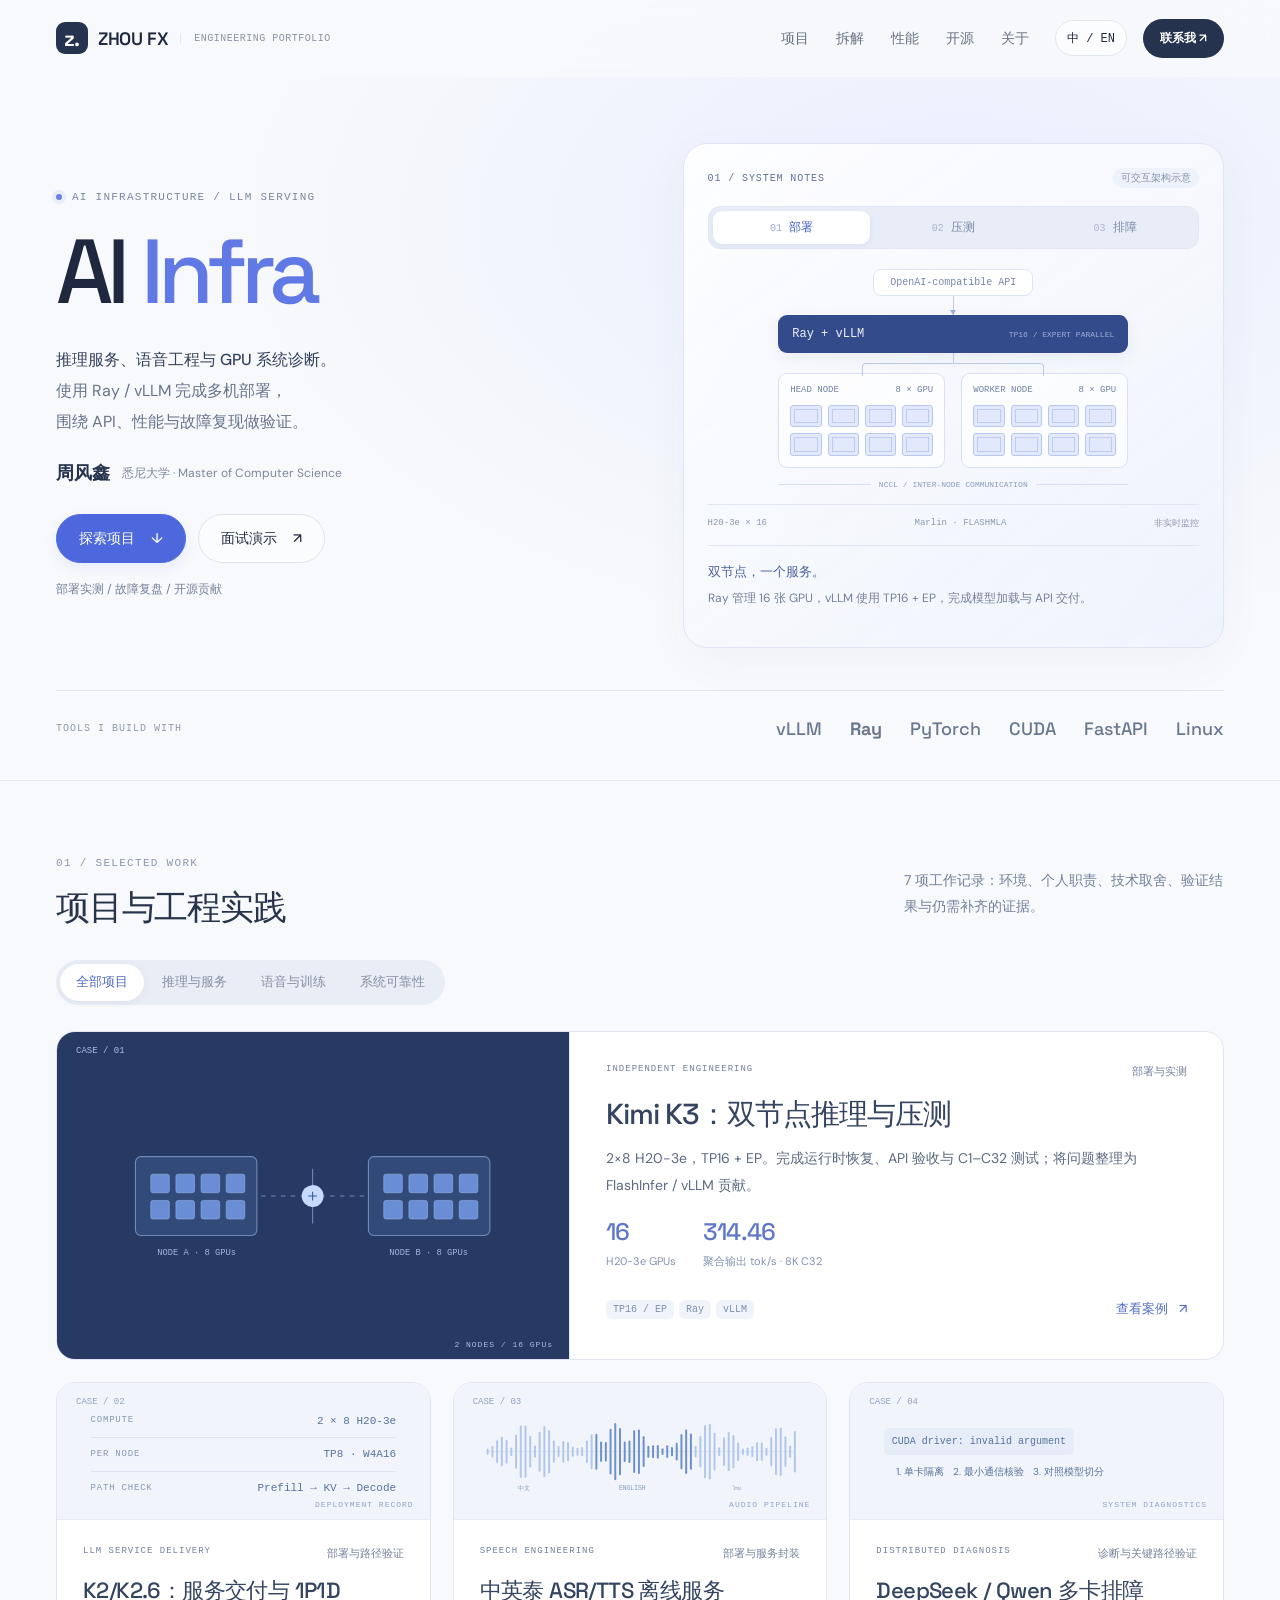
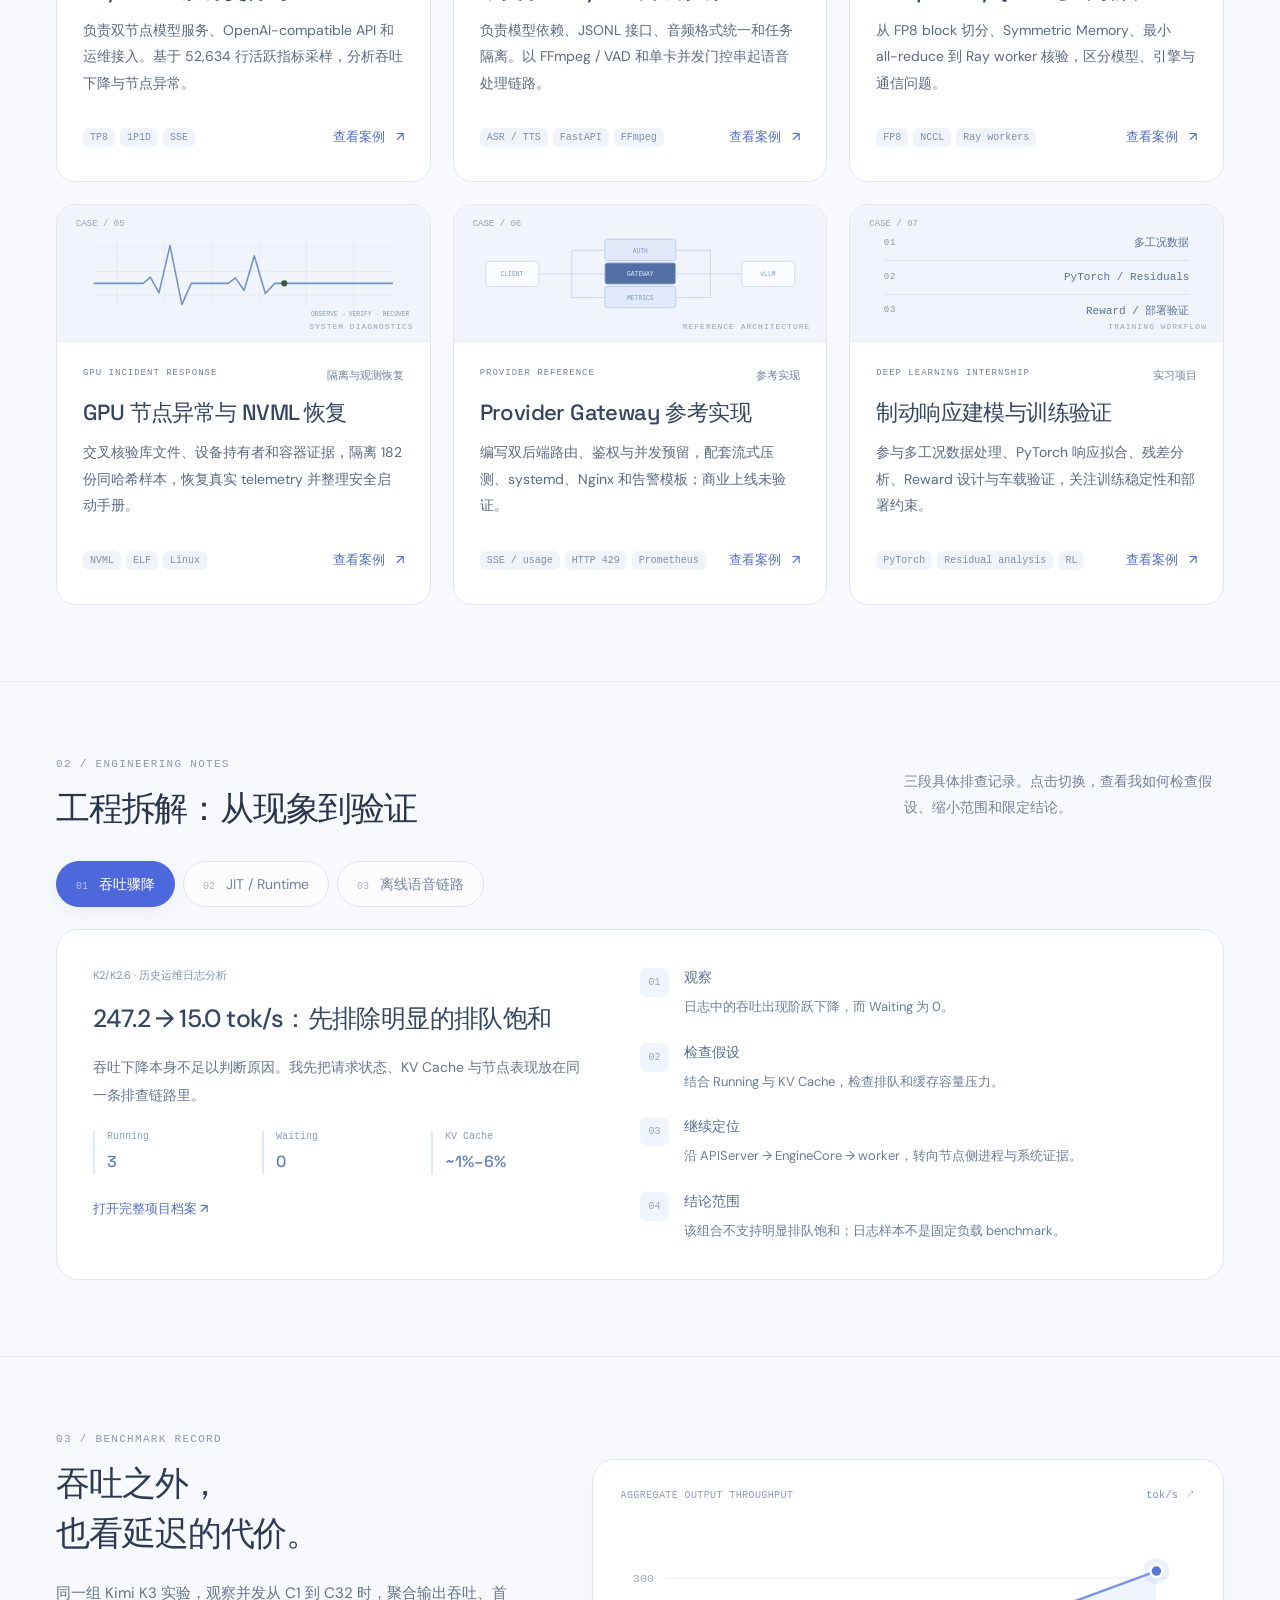
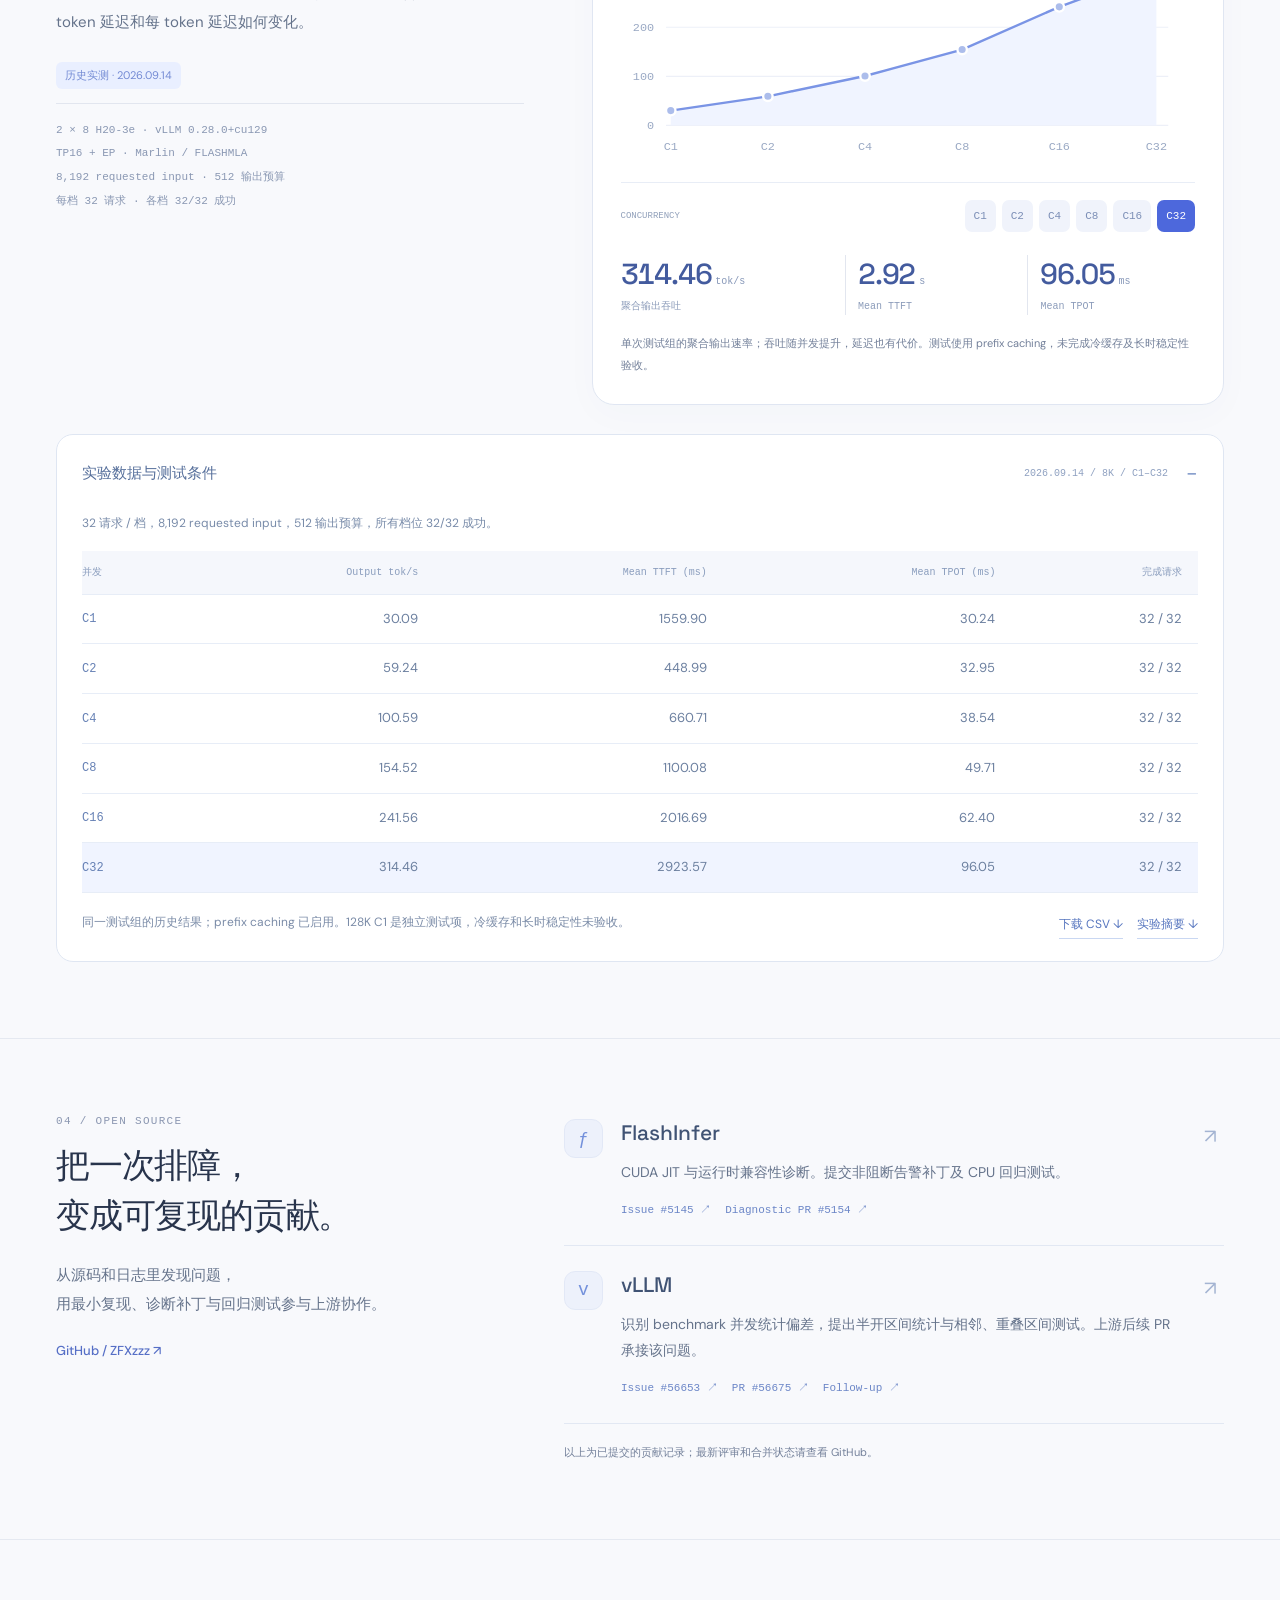
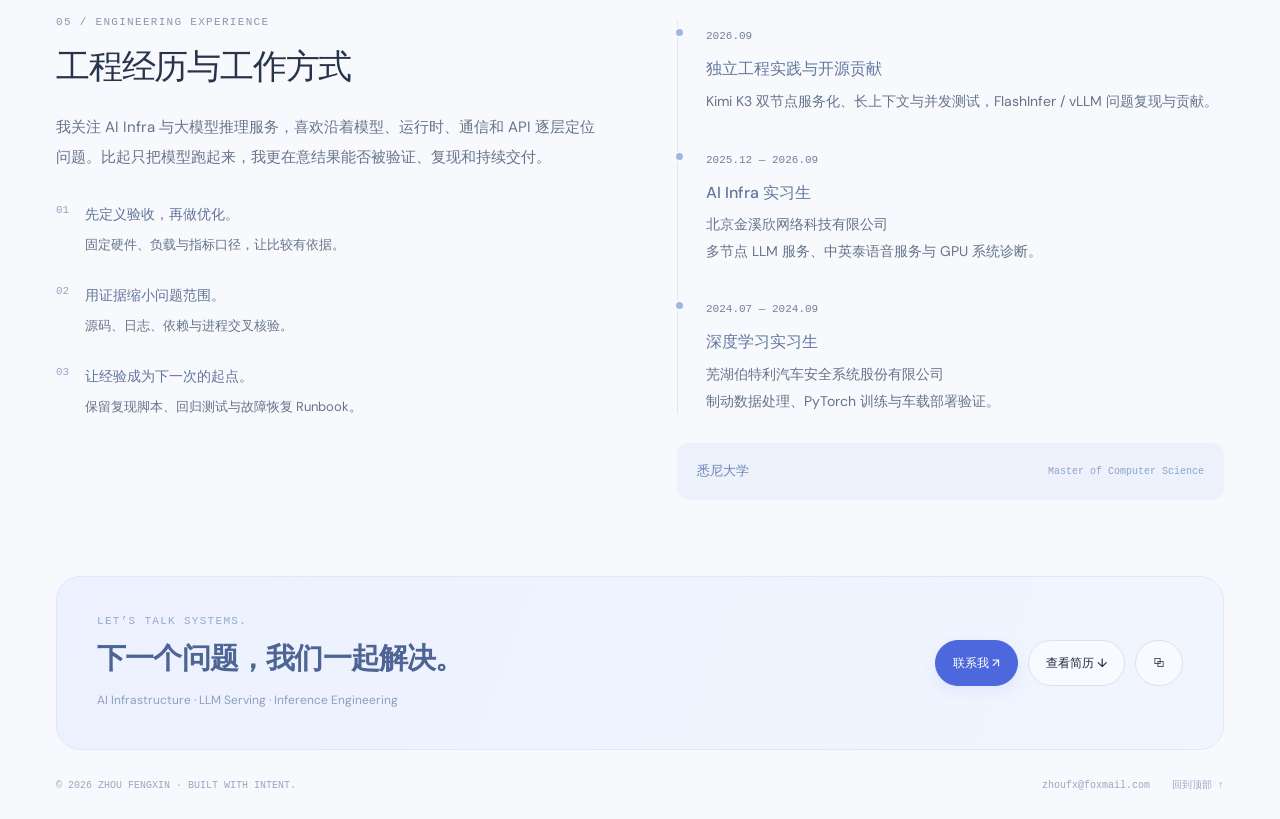
==== index.html @ 7eb4cfec "Publish AI infrastructure portfolio" ====
<!doctype html>
<html lang="zh-CN">
<head>
  <meta charset="UTF-8"><meta name="viewport" content="width=device-width, initial-scale=1">
  <meta name="theme-color" content="#f8f9fc">
  <meta name="description" content="周风鑫的 AI Infra 作品集。分布式推理服务、可复现性能验证、GPU 故障定位与开源贡献。Zhou Fengxin — AI infrastructure and LLM serving.">
  <title>周风鑫 / Zhou Fengxin — AI Infrastructure</title>
  <link rel="icon" href="favicon.svg" type="image/svg+xml">
  <link rel="stylesheet" href="styles.css?v=5">
  <link rel="stylesheet" href="refinements.css?v=5">
  <script src="case-files.js?v=5" defer></script>
  <script src="app.js?v=5" defer></script>
</head>
<body><a href="#main" class="skip">Skip to content / 跳转至正文</a><div id="app"></div><dialog id="case-dialog" aria-labelledby="dialog-title"></dialog><dialog id="presentation" aria-labelledby="presentation-title"></dialog><div id="toast" role="status"></div></body>
</html>
---- styles.css ----
@import url('https://fonts.googleapis.com/css2?family=DM+Sans:wght@400;450;500;550;600;650;700&family=Space+Grotesk:wght@400;500;600;700&display=swap');
:root{--paper:#f6f7f2;--ink:#202d29;--muted:#737d77;--line:#dce1d6;--green:#234e40;--lime:#d1eca2;--mono:'SFMono-Regular',Consolas,monospace;--display:'Space Grotesk','Microsoft YaHei',sans-serif;--body:'DM Sans','Microsoft YaHei',sans-serif}*{box-sizing:border-box}html{scroll-behavior:smooth;scroll-padding-top:100px}body{margin:0;background:var(--paper);color:var(--ink);font:15px/1.7 var(--body);-webkit-font-smoothing:antialiased}button,a,input{touch-action:manipulation}button,a{ -webkit-tap-highlight-color:transparent}button{font:inherit;cursor:pointer}a{color:inherit;text-decoration:none}button{color:inherit}button:focus-visible,a:focus-visible,summary:focus-visible{outline:3px solid #75a54a;outline-offset:5px}button:disabled{cursor:default;opacity:.35}::selection{background:var(--lime);color:var(--ink)}.wrap{max-width:1320px;margin:auto;padding:0 60px}.skip{position:fixed;left:20px;top:-100px;background:var(--ink);color:white;padding:12px;z-index:200}.skip:focus{top:10px}header{border-bottom:1px solid var(--line);position:sticky;top:0;background:#f6f7f2f2;backdrop-filter:blur(16px);z-index:20}.nav{height:86px;display:flex;align-items:center;gap:32px}.brand{display:flex;align-items:center;gap:12px;font:600 19px var(--display);white-space:nowrap}.brand-mark{width:31px;height:31px;background:var(--green);color:var(--lime);display:grid;place-items:center;font-size:21px}.brand small{color:var(--muted);font:11px var(--mono);border-left:1px solid var(--line);padding-left:13px;margin-left:2px}.nav-links{display:flex;gap:30px;margin-left:auto;font-size:13px;color:#5c685f}.nav-links a:hover{color:var(--green)}.nav-actions{display:flex;align-items:center;gap:16px}.lang{border:1px solid #d5dbcf;border-radius:6px;background:transparent;padding:5px 9px;font:12px var(--mono)}.nav-cta{font-size:12px;font-weight:600;border-bottom:1px solid var(--ink);padding:4px 0}.arrow{display:inline-block;margin-left:8px}.hero{padding-top:65px;padding-bottom:56px}.eyebrow{font:11px var(--mono);letter-spacing:1.6px;text-transform:uppercase;color:#637063;display:flex;align-items:center;gap:10px}.dot{width:6px;height:6px;display:inline-block;border-radius:50%;background:#6c934b;box-shadow:0 0 0 4px #e8eedf}.hero-grid{display:grid;grid-template-columns:1.05fr 1fr;gap:64px;align-items:center;margin-top:30px}.hero h1{font:500 clamp(48px,5.3vw,76px)/1.09 var(--display);letter-spacing:-3.7px;margin:0 0 26px}.hero h1 em{font-style:normal;color:#6b875b}.hero-desc{max-width:455px;color:#69736a;font-size:15px;line-height:1.9}.hero-name{margin-top:24px;display:flex;align-items:center;gap:12px;font-size:13px}.hero-name b{font-size:17px;font-weight:600}.hero-name span{color:var(--muted)}.hero-buttons{display:flex;gap:12px;margin-top:27px}.btn{display:inline-flex;align-items:center;justify-content:center;gap:16px;border:1px solid var(--line);border-radius:5px;padding:11px 20px;background:transparent;font-size:13px;font-weight:500;transition:background .2s,transform .2s}.btn:hover{background:#e9eddf;transform:translateY(-1px)}.btn-primary{background:var(--green);color:white;border-color:var(--green)}.btn-primary:hover{background:#315e4e}.hero-note{font:10px var(--mono);color:#8a9387;margin-top:17px}.system{position:relative;background:#e9ede3;border:1px solid #d8dfd1;border-radius:9px;padding:22px 23px 18px;overflow:hidden;min-height:372px}.system:before{content:'';position:absolute;inset:0;background-image:radial-gradient(#becab6 .7px,transparent .7px);background-size:16px 16px;opacity:.4}.system>*{position:relative}.system-top,.system-bottom{display:flex;justify-content:space-between;align-items:center;font:9px var(--mono);letter-spacing:.6px;color:#7a8576}.system-top b{font-weight:500;color:#3e5445}.system-led{width:5px;height:5px;background:#749f55;border-radius:50%;display:inline-block;margin-right:6px}.pipeline{margin:27px auto 0;max-width:350px}.pipeline-client{width:160px;background:#f9faf6;margin:auto;padding:9px 10px;border:1px solid #cad4c3;border-radius:5px;text-align:center;font:10px var(--mono)}.connector{height:24px;width:1px;background:#acbba3;margin:auto;position:relative}.connector:after{content:'';position:absolute;bottom:0;left:-3px;border-left:3.5px solid transparent;border-right:3.5px solid transparent;border-top:5px solid #8f9e84}.gateway{background:var(--green);color:#e2edcf;display:flex;align-items:center;justify-content:space-between;padding:12px 17px;border-radius:5px;font:11px var(--mono);box-shadow:0 5px 15px #30432c12}.gateway span{font-size:9px;opacity:.7}.fork{height:22px;border-top:0;position:relative;margin:0 24%}.fork:before{content:'';position:absolute;top:0;left:50%;height:11px;width:1px;background:#a6b39d}.fork:after{content:'';position:absolute;top:10px;left:0;right:0;height:12px;border:1px solid #a6b39d;border-bottom:0;border-radius:4px 4px 0 0}.nodes{display:grid;grid-template-columns:1fr 1fr;gap:18px}.node{border:1px solid #c7d2bd;border-radius:5px;background:#f7f9f2;padding:12px}.node-head{display:flex;justify-content:space-between;font:9px var(--mono);color:#485f43;margin-bottom:12px}.chips{display:grid;grid-template-columns:repeat(4,1fr);gap:6px}.chips i{aspect-ratio:1.25;display:block;border:1px solid #aabd92;border-radius:3px;background:#dce9cb;position:relative}.chips i:after{content:'';position:absolute;inset:4px;border:1px solid #b4c79d}.network{display:flex;align-items:center;gap:8px;font:8px var(--mono);color:#738368;margin:13px 0 0}.network:before,.network:after{content:'';height:1px;background:#bdcbb1;flex:1}.system-bottom{border-top:1px solid #d0d8c7;margin-top:20px;padding-top:13px;font-size:8px;letter-spacing:0}.system-label{position:absolute;right:19px;top:55px;writing-mode:vertical-rl;font:8px var(--mono);letter-spacing:2px;color:#9eaa94}.tech-line{display:flex;align-items:center;gap:25px;border-top:1px solid var(--line);padding-top:28px;margin-top:50px;color:#7d877c}.tech-line span{font:9px var(--mono);margin-right:auto;letter-spacing:1px}.tech-line b{font:500 17px var(--display);color:#53634f}.tech-line b:nth-child(3){font-weight:700}.section{padding:64px 0;border-top:1px solid var(--line)}.section-heading{display:flex;align-items:end;justify-content:space-between;gap:30px;margin-bottom:34px}.section-num{font:10px var(--mono);letter-spacing:1px;color:#87917f;margin-bottom:13px}.section h2{font:500 32px/1.3 var(--display);letter-spacing:-1px;margin:0}.section-intro{color:#818b7d;font-size:12px;max-width:340px;margin:0}.filter-group{display:flex;gap:5px;margin-bottom:23px;flex-wrap:wrap}.filter{border:0;background:transparent;color:#75816f;font-size:11px;padding:7px 13px;border-radius:4px}.filter.active{background:#e4eadb;color:#345037}.filter:hover{background:#e9eddf}.projects{display:grid;grid-template-columns:1fr 1fr;gap:20px}.project{border:1px solid var(--line);border-radius:7px;background:#fafbf7;overflow:hidden;display:flex;flex-direction:column}.project-visual{height:156px;position:relative;overflow:hidden;display:grid;place-items:center;background:#eef1e8;border-bottom:1px solid var(--line)}.project-visual svg{width:90%;height:125px}.project-visual.dark{background:#213c33}.project-index{position:absolute;left:18px;top:13px;font:9px var(--mono);color:#8a9881}.dark .project-index{color:#8ea18d}.visual-foot{position:absolute;right:17px;bottom:12px;font:8px var(--mono);letter-spacing:1.5px;color:#7b8d70}.dark .visual-foot{color:#91ac87}.project-body{padding:24px;flex:1;display:flex;flex-direction:column}.project-label{font:9px var(--mono);letter-spacing:1px;color:#77896b;display:flex;justify-content:space-between}.project-label span{font:9px var(--body);letter-spacing:0;color:#849078}.project h3{font:500 22px/1.4 var(--display);letter-spacing:-.5px;margin:12px 0 9px}.project p{font-size:12px;color:#7b8576;margin:0 0 20px;line-height:1.9}.project-bottom{display:flex;align-items:center;justify-content:space-between;margin-top:auto;gap:14px}.tags{font:9px var(--mono);display:flex;flex-wrap:wrap;gap:6px}.tags span{background:#edf0e6;padding:3px 6px;border-radius:3px;color:#718367}.case-link{border:0;background:transparent;padding:5px 0;font-size:11px;font-weight:500;white-space:nowrap}.case-link:hover{text-decoration:underline}.bench{display:grid;grid-template-columns:.78fr 1.22fr;gap:60px}.bench h3{font:500 26px/1.4 var(--display);letter-spacing:-.7px;margin:8px 0 15px}.bench-desc{color:#75816f;font-size:13px;line-height:1.9;margin-bottom:25px}.bench-context{border-top:1px solid var(--line);font:10px/2 var(--mono);color:#7f8b76;padding-top:17px}.context-tag{display:inline-block;background:#e7eddb;border-radius:3px;padding:2px 8px;color:#5c754e;font-size:9px;margin-bottom:10px}.chart-panel{background:#fff;border:1px solid var(--line);border-radius:7px;padding:26px}.chart-top{display:flex;align-items:center;justify-content:space-between;font:9px var(--mono);color:#89927f;gap:12px}.chart-top b{font-weight:400;color:#5b7350}.chart{width:100%;height:195px;overflow:visible;margin:15px 0}.chart text{font-family:var(--mono);font-size:9px;fill:#98a18d}.chart .point{cursor:pointer;outline:0}.chart .point:focus circle{stroke:#203b2c;stroke-width:3}.chart-choices{display:flex;gap:5px;border-top:1px solid #edf0e7;padding-top:15px;align-items:center}.chart-choices span{font:9px var(--mono);color:#949f88;margin-right:auto}.chart-choices button{font:10px var(--mono);border:0;border-radius:4px;background:#f0f3eb;padding:5px 8px;color:#829376}.chart-choices button.active{background:var(--green);color:white}.bench-readout{display:grid;grid-template-columns:1.4fr 1fr 1fr;margin-top:18px;gap:10px}.bench-readout div{border-left:1px solid var(--line);padding-left:12px}.bench-readout div:first-child{border:0;padding:0}.bench-readout strong{font:500 24px var(--display);letter-spacing:-1px}.bench-readout small{font:9px var(--mono);margin-left:4px;color:#8c987f}.bench-readout label{display:block;font:9px var(--mono);color:#919b88;margin-top:3px}.chart-note{font-size:10px;color:#87917f;margin:16px 0 0;line-height:1.8}.contributions{display:grid;grid-template-columns:.72fr 1.28fr;gap:65px}.contribution-aside p{font-size:13px;color:#7b8672;margin-top:18px;line-height:1.9}.contribution-row{display:grid;grid-template-columns:36px 1fr 24px;gap:15px;padding:22px 0;border-bottom:1px solid var(--line)}.contribution-row:first-child{padding-top:0}.repo-icon{width:33px;height:33px;border:1px solid #d5dfca;border-radius:6px;display:grid;place-items:center;font:16px var(--mono);color:#668251}.contribution-row b{font:500 17px var(--display)}.contribution-row p{font-size:12px;color:#7b8771;margin:6px 0 8px}.contribution-links{display:flex;gap:12px;font:10px var(--mono);color:#6e825d}.contribution-links a:hover{text-decoration:underline}.row-arrow{font-size:20px;color:#8e9c81}.about{display:grid;grid-template-columns:1fr 1fr;gap:70px}.about-copy p{color:#75816d;font-size:13px;line-height:2}.principles{display:grid;gap:18px;margin-top:28px}.principle{display:flex;gap:15px;align-items:start}.principle span{font:10px var(--mono);color:#8a997d;margin-top:3px}.principle b{font-size:12px;font-weight:500}.principle p{font-size:11px;margin:2px 0;color:#8b9482;line-height:1.8}.timeline{border-left:1px solid var(--line);padding-left:28px;margin-top:10px}.timeline-item{position:relative;margin-bottom:32px}.timeline-item:before{content:'';position:absolute;left:-32px;top:7px;background:#a7b796;width:7px;height:7px;border:2px solid var(--paper);border-radius:50%}.timeline time{font:9px var(--mono);color:#89987a}.timeline h3{font-size:14px;font-weight:500;margin:7px 0 4px}.timeline p{font-size:12px;line-height:1.9;color:#7e8a73;margin:0}.education{background:#eaf0df;padding:16px 18px;border-radius:5px;margin-top:12px;display:flex;align-items:center;justify-content:space-between}.education b{font-size:12px;font-weight:500}.education span{font:9px var(--mono);color:#78896a}.contact{background:#e8edde;border:1px solid #d9e1cd;border-radius:8px;padding:40px;display:flex;align-items:center;justify-content:space-between;gap:30px}.contact h2{font-size:30px;margin:0 0 9px}.contact p{margin:0;color:#7e8d72;font-size:12px}.contact-actions{display:flex;gap:10px;flex-wrap:wrap}.contact .btn{white-space:nowrap}.footer{padding-top:30px;padding-bottom:30px;display:flex;align-items:center;justify-content:space-between;font:9px var(--mono);color:#9aa48f}.footer-right{display:flex;gap:20px}.footer-right a:hover{color:#446536}dialog{border:1px solid #d3dec7;border-radius:10px;background:var(--paper);color:var(--ink);padding:0;max-width:760px;width:calc(100% - 36px);max-height:86vh;box-shadow:0 25px 90px #14221335}dialog::backdrop{background:#17251dc0;backdrop-filter:blur(6px)}.dialog-content{padding:40px}.dialog-close{position:absolute;right:15px;top:12px;border:0;background:#e9eedf;border-radius:50%;width:30px;height:30px;font-size:19px;z-index:1}.dialog-content h2{font:500 32px/1.35 var(--display);letter-spacing:-1px;margin:12px 0 20px}.dialog-content h3{font-size:13px;font-weight:600;margin:22px 0 8px}.dialog-content p,.dialog-content li{font-size:13px;color:#6a795f;line-height:1.9}.dialog-content ul{padding-left:18px}.dialog-grid{display:grid;grid-template-columns:repeat(3,1fr);background:#e9efdf;padding:18px;gap:15px;border-radius:6px;margin:22px 0}.dialog-grid strong{font:500 26px var(--display)}.dialog-grid span{display:block;font-size:10px;color:#859377}.dialog-links{display:flex;gap:12px;margin-top:24px;flex-wrap:wrap}.dialog-links a{font:11px var(--mono);text-decoration:underline;text-underline-offset:4px}.evidence-note{border-top:1px solid var(--line);margin-top:25px;padding-top:15px;font-size:10px!important;color:#87967b!important}.presentation-body{padding:45px;min-height:370px;display:flex;flex-direction:column}.presentation-body h2{font:500 38px/1.3 var(--display);letter-spacing:-1px;margin:30px 0 15px}.presentation-body p{font-size:15px;line-height:2;color:#76856a}.presentation-progress{display:flex;gap:5px;margin-top:35px}.presentation-progress i{height:3px;background:#dbe3cf;flex:1}.presentation-progress i.active{background:var(--green)}.presentation-controls{display:flex;justify-content:space-between;align-items:center;margin-top:auto;padding-top:30px}.presentation-controls span{font:10px var(--mono);color:#8a987b}.presentation-controls button{border:1px solid var(--line);background:transparent;border-radius:4px;width:37px;height:32px;margin-left:6px}.presentation-hint{font:9px var(--mono);color:#9ba58d;margin-top:18px}#toast{position:fixed;bottom:25px;left:50%;transform:translateX(-50%);z-index:100;background:var(--green);color:white;padding:10px 20px;font-size:12px;border-radius:5px;opacity:0;pointer-events:none;transition:opacity .2s}#toast.visible{opacity:1}.empty{color:var(--muted)}
@media(min-width:1500px){.wrap{max-width:1400px}.hero{padding-top:80px}.hero-grid{gap:90px}.system{min-height:390px;padding-top:27px}}
@media(max-width:1050px){.wrap{padding:0 32px}.nav{gap:20px}.brand small{display:none}.nav-links{gap:20px}.hero-grid{gap:30px}.hero h1{font-size:57px}.bench,.contributions,.about{gap:32px}.tech-line{gap:18px}.chart-panel{padding:20px}.contact{padding:30px}.contact h2{font-size:25px}}
@media(max-width:760px){.wrap{padding:0 23px}.nav{height:70px;gap:12px}.brand{font-size:17px}.brand-mark{width:27px;height:27px;font-size:18px}.nav-links{display:none}.nav-actions{margin-left:auto;gap:13px}.nav-cta{font-size:10px}.hero{padding-top:38px;padding-bottom:35px}.eyebrow{font-size:9px;letter-spacing:1.2px}.hero-grid{grid-template-columns:1fr;gap:32px;margin-top:25px}.hero h1{font-size:58px;letter-spacing:-3px}.hero-desc{font-size:13px}.hero-name{margin-top:20px}.hero-name b{font-size:15px}.hero-name span{font-size:11px}.system{min-height:350px}.tech-line{margin-top:30px;gap:15px;flex-wrap:wrap;padding-top:20px}.tech-line span{width:100%;font-size:8px}.tech-line b{font-size:15px}.section{padding:40px 0}.section-heading{align-items:start;flex-direction:column;gap:15px;margin-bottom:26px}.section h2{font-size:28px}.section-intro{max-width:100%;font-size:11px}.projects{grid-template-columns:1fr}.project-visual{height:150px}.project-body{padding:22px}.project h3{font-size:21px}.bench,.contributions,.about{grid-template-columns:1fr;gap:30px}.bench h3{font-size:25px}.bench-context{font-size:9px}.chart-panel{padding:18px}.chart{height:180px}.chart-choices button{padding:5px 6px;font-size:9px}.chart-choices{gap:4px}.chart-choices span{font-size:8px}.bench-readout strong{font-size:23px}.bench-readout label{font-size:8px}.contribution-row{gap:12px}.contact{padding:27px 23px;align-items:start;flex-direction:column;gap:22px}.contact h2{font-size:27px}.contact-actions{width:100%}.contact-actions .btn{font-size:11px;padding:10px 14px}.footer{font-size:8px;align-items:start;gap:12px;flex-direction:column}.footer-right{gap:18px}.dialog-content,.presentation-body{padding:30px 23px}.dialog-content h2{font-size:27px}.dialog-grid{gap:8px;padding:15px}.dialog-grid strong{font-size:23px}.dialog-grid span{font-size:9px}.presentation-body h2{font-size:31px}.presentation-body p{font-size:13px}.presentation-controls span{font-size:9px}}
@media(prefers-reduced-motion:reduce){html{scroll-behavior:auto}*,*:before,*:after{animation:none!important;transition:none!important}}
---- refinements.css ----
/* Layout and motion refinements, inspired by the observed Kimi / DeepSeek pages. */
:root {
  --paper:#f8f9fc; --ink:#20283f; --muted:#69738a; --line:#e2e6ef;
  --green:#4d68dc; --lime:#e1e8ff; --ease:cubic-bezier(.22,1,.36,1);
}
body {font-size:16px; line-height:1.75; background:var(--paper)}
.wrap {max-width:1280px; padding-inline:56px}
header {background:rgba(248,249,252,.82); border-color:transparent; transition:background .3s,box-shadow .3s,border-color .3s}
header.scrolled {background:rgba(250,251,254,.94); border-color:var(--line); box-shadow:0 4px 24px #28355705}
.nav {height:76px; gap:26px}
.brand {font-size:18px; gap:10px; letter-spacing:-.4px}
.brand-mark {border-radius:9px; background:#26334e; color:#fff; width:32px; height:32px}
.brand small {font-size:10px; color:#8b92a3; letter-spacing:.5px}
.nav-links {gap:27px; font-size:14px; color:#6a7285}
.nav-links a {position:relative; padding-block:8px; transition:color .2s}
.nav-links a::after {content:''; position:absolute; left:0; right:0; bottom:0; height:2px; background:var(--green); transform:scaleX(0); transition:transform .3s var(--ease)}
.nav-links a.active {color:var(--green)}
.nav-links a.active::after {transform:scaleX(1)}
.lang {font-size:12px; min-height:36px; padding:6px 11px; border-radius:20px; background:#fff9; border-color:var(--line); transition:background .2s,box-shadow .2s}
.lang:hover {background:white; box-shadow:0 3px 10px #17254c08}
.nav-cta {border:0; background:#26334e; color:white; border-radius:24px; padding:9px 17px; font-size:12px; transition:background .2s,transform .3s var(--ease)}
.nav-cta:hover {background:var(--green); transform:translateY(-2px)}
.scroll-progress {position:absolute; bottom:-1px; height:2px; width:100%; background:var(--green); transform:scaleX(0); transform-origin:left; opacity:.65; pointer-events:none}
.menu-toggle {display:none}
.mobile-nav[hidden] {display:none}
.mobile-nav {display:none}
.hero {position:relative; padding-top:66px; padding-bottom:40px}
.hero::before {content:''; position:absolute; inset:-76px 0 0; pointer-events:none; background:radial-gradient(ellipse at 75% 28%,#e0e7ff8c,transparent 55%); z-index:-1}
.hero-grid {grid-template-columns:1.05fr 1fr; gap:58px; margin-top:0; align-items:center; min-height:430px}
.eyebrow {font-size:11px; letter-spacing:1.25px; color:#7b87a3; gap:10px}
.dot {background:#6a80e0; box-shadow:0 0 0 4px #e9edfb}
.hero-copy .eyebrow {margin-bottom:22px}
.hero h1 {font-size:clamp(66px,7.1vw,94px); line-height:1.05; letter-spacing:-6px; margin:0 0 23px; white-space:nowrap; font-weight:500}
.hero h1 em {color:#6079e4}
.hero-desc {color:#68738c; font-size:16px; line-height:1.95; max-width:475px; margin:0}
.hero-desc strong {font-weight:500; color:#35425d}
.hero-name {gap:12px; margin-top:22px; line-height:1.6}
.hero-name b {font-size:18px; font-weight:600; color:#26334e}
.hero-name span {font-size:12px; color:#7d879b}
.hero-buttons {gap:12px; margin-top:26px}
.btn {min-height:46px; border-radius:28px; padding:11px 22px; font-size:14px; border-color:#dce2ee; background:#fff7; transition:background .25s,box-shadow .25s,transform .3s var(--ease)}
.btn span {transition:transform .3s var(--ease)}
.btn:hover {transform:translateY(-3px); background:white; box-shadow:0 8px 20px #283c7010}
.btn:hover span {transform:translate(2px,-2px)}
.btn-primary {background:var(--green); border-color:var(--green); color:white; box-shadow:0 5px 14px #4d68dc18}
.btn-primary:hover {background:#3d57c9; border-color:#3d57c9; box-shadow:0 8px 22px #4d68dc25}
.hero-note {font-family:var(--body); font-size:12px; line-height:1.7; color:#929aaa; margin-top:16px}
.tech-line {margin-top:42px; padding-top:26px; gap:28px; color:#a2a9b8; align-items:center}
.tech-line span {font-size:10px; color:#8f99ad}
.tech-line b {font-size:18px; color:#6a7890; font-weight:500; transition:color .2s}
.tech-line b:hover {color:var(--green)}
.system {border:1px solid #dfe5f3; padding:24px 24px 19px; border-radius:24px; background:linear-gradient(145deg,#fefefff0,#eef2fcdd); min-height:0; box-shadow:0 14px 45px #3e56a00a; overflow:hidden; transition:box-shadow .4s,border-color .4s}
.system:hover {box-shadow:0 18px 55px #3e56a014; border-color:#c5d1ef}
.system::before {background-image:radial-gradient(#c2cbe4 .6px,transparent .6px); background-size:18px 18px; opacity:.35}
.system-top {font-size:10px; letter-spacing:.9px; color:#8591ab}
.system-top b {color:#5f7198; font-size:10px}
.diagram-tag {background:#eef2fb; padding:3px 8px; border-radius:10px; font-family:var(--body); letter-spacing:0; font-size:10px}
.workflow-tabs {display:flex; gap:4px; background:#e8edf8; border:1px solid #e1e7f3; border-radius:12px; padding:4px; margin-top:18px}
.workflow-tab {flex:1; padding:6px 5px; border:0; background:transparent; color:#7b89a7; border-radius:9px; font-size:12px; transition:background .25s,color .25s,box-shadow .25s}
.workflow-tab[aria-selected=true] {color:#425fc6; background:#fff; box-shadow:0 2px 7px #283e7210}
.workflow-tab span {font:10px var(--mono); margin-right:7px; opacity:.55}
.pipeline {margin-top:20px; max-width:350px}
.pipeline-client {font-size:10px; border-color:#dce3f2; background:#fff; color:#7787a8; border-radius:8px; padding:7px 9px}
.connector {height:19px; background:#bfcce9}
.connector::after {border-top-color:#9caed6}
.gateway {padding:12px 14px; background:#344b8b; border-radius:9px; color:#edf2ff; font-size:12px; box-shadow:0 5px 16px #29478e12; transition:background .4s,box-shadow .4s}
.gateway span {font-size:8px; color:#c9d7fb}
.fork {height:20px}
.fork::before {background:#bdcbea}
.fork::after {border-color:#bdcbea}
.nodes {gap:16px}
.node {border-radius:9px; border-color:#d8e1f4; background:#ffffffa6; padding:11px; transition:border-color .4s,background .4s}
.node-head {font-size:9px; color:#7182a5; margin-bottom:10px}
.chips {gap:6px}
.chips i {background:#e2e9fd; border-color:#b9c8ef; border-radius:3px; aspect-ratio:1.4; transition:background .4s,border-color .4s}
.chips i::after {border-color:#bdccef; inset:3px}
.network {color:#8a9bc0; margin-top:12px; font-size:8px}
.network::before,.network::after {background:#d6dff1}
.system-bottom {border-color:#e0e6f2; color:#8a96af; margin-top:15px; padding-top:12px; font-size:9px; gap:10px}
.workflow-caption {margin-top:15px; padding-top:14px; border-top:1px solid #e0e6f2; min-height:83px; color:#7988a7; font-size:12px; line-height:1.85}
.workflow-caption b {display:block; font-size:13px; font-weight:500; margin-bottom:3px; color:#4d6399}
.workflow-caption p {margin:0}
.system[data-stage=measure] .gateway {background:#526bd4; box-shadow:0 0 22px #5878de22}
.system[data-stage=measure] .node {background:#eef2ff; border-color:#b6c6f1}
.system[data-stage=recover] .gateway {background:#6d63a8}
.system[data-stage=recover] .node {border-color:#c8bfe4}
.system.replaying .connector::before {content:''; position:absolute; top:0; left:-1px; width:3px; height:5px; border-radius:3px; background:#6a85e8; animation:signal-pass .8s var(--ease) 2}
.system.replaying .chips i {animation:chip-activate 1.5s var(--ease) both; animation-delay:calc(var(--i,0)*50ms)}
.section {padding:76px 0; border-color:#e5e9f1}
.section-num {font-size:11px; color:#8b97b1; letter-spacing:1.3px; margin-bottom:14px}
.section-heading {margin-bottom:28px; align-items:center; gap:40px}
.section h2 {font-size:34px; line-height:1.45; font-weight:500; letter-spacing:-1.2px; color:#28344c; text-wrap:balance}
.section-intro {font-size:14px; line-height:1.85; max-width:320px; color:#8993a6}
.filter-group {display:inline-flex; background:#e9edf5; border-radius:24px; padding:4px; margin-bottom:26px; gap:2px}
.filter {font-size:13px; padding:7px 16px; min-height:36px; border-radius:20px; color:#8690a5; transition:background .25s,color .25s,box-shadow .25s}
.filter.active {background:white; color:#506ac3; box-shadow:0 2px 8px #334c8110}
.filter:hover {background:#ffffff8c; color:#506ac3}
.projects {grid-template-columns:repeat(3,minmax(0,1fr)); gap:22px; align-items:stretch}
.projects.filtered {grid-template-columns:repeat(2,minmax(0,1fr))}
.projects.single {grid-template-columns:minmax(0,1fr); max-width:750px}
.project {border-color:#e1e6f0; border-radius:19px; background:#fff; transition:transform .4s var(--ease),box-shadow .4s var(--ease),border-color .3s; min-width:0}
.project:hover,.project:focus-within {border-color:#c6d2ee; box-shadow:0 14px 35px #2e437b0d; transform:translateY(-5px)}
.project-visual {height:137px; border-color:#e7ebf4; background:#f1f4fa}
.project-visual.dark {background:#263a63}
.project-visual svg {height:115px; width:93%; transition:transform .7s var(--ease)}
.project:hover .project-visual svg {transform:scale(1.045)}
.project-index {font-size:9px; color:#93a1bd; top:14px; left:19px}
.dark .project-index,.dark .visual-foot {color:#aabce0}
.visual-foot {font-size:8px; letter-spacing:1px; color:#91a3c5; right:16px; bottom:10px}
.project-body {padding:26px; gap:0}
.project-label {font-size:9px; color:#8394b7; letter-spacing:1px; gap:10px; flex-wrap:wrap}
.project-label span {font-size:11px; color:#8996ad; white-space:nowrap}
.project h3 {font-size:22px; line-height:1.5; letter-spacing:-.6px; margin:13px 0 10px; font-weight:500; color:#354460; text-wrap:balance}
.project p {font-size:14px; line-height:1.9; margin-bottom:24px; color:#8290a9}
.project-bottom {flex-wrap:wrap; gap:16px; margin-top:auto}
.tags {font-size:10px; gap:5px}
.tags span {color:#7c8eaf; background:#f0f3fa; padding:4px 7px; border-radius:6px}
.case-link {font-size:13px; color:#566fc6; padding:6px 0; transition:color .2s}
.case-link .arrow {transition:transform .25s var(--ease)}
.case-link:hover .arrow {transform:translate(3px,-3px)}
.project-featured {grid-column:1/-1; display:grid; grid-template-columns:.88fr 1.12fr; min-height:278px}
.project-featured .project-visual {height:auto; min-height:278px; border:0; border-right:1px solid var(--line)}
.project-featured .project-visual svg {height:195px; width:94%}
.project-featured .project-body {padding:32px 36px}
.project-featured h3 {font-size:29px; margin-block:13px 10px; letter-spacing:-1px}
.project-featured p {font-size:14px; margin-bottom:18px}
.project-metrics {display:flex; gap:27px; margin-bottom:22px}
.project-metrics strong {font:500 24px var(--display); letter-spacing:-.8px; color:#6078c8}
.project-metrics span {display:block; font-size:11px; color:#8291ad; margin:4px 0 0; line-height:1.5}
.bench {grid-template-columns:.85fr 1.15fr; gap:68px; align-items:start}
.bench h3 {font-size:34px; line-height:1.45; margin:0 0 21px; font-weight:500; color:#2c3a55; letter-spacing:-1.1px}
.bench-desc {font-size:15px; line-height:1.95; color:#7c8aa4; margin-bottom:22px}
.context-tag {font-size:11px; background:#e9efff; color:#738ad4; border-radius:6px; padding:4px 9px; margin-bottom:14px}
.bench-context {font-size:11px; line-height:2.15; color:#8a98b3; padding-top:15px}
.chart-panel {border-radius:22px; padding:28px; border-color:#e0e6f2; box-shadow:0 10px 36px #2c437606}
.chart-top {font-size:10px; color:#8c9bb8; letter-spacing:.4px}
.chart-top b {color:#748bd1}
.chart {height:auto; aspect-ratio:485/200; margin:22px 0 12px; max-height:240px}
.chart text {fill:#9aa9c4; font-size:10px}
.chart-marker {transition:transform .4s var(--ease)}
.chart .data-dot {transition:r .3s,fill .3s}
.chart .point:focus-visible {outline:none}
.chart .point:focus-visible .data-dot {stroke:#3f63dc; stroke-width:4}
.line-plot {stroke-dasharray:1; stroke-dashoffset:0}
.has-motion .reveal:not(.visible) .line-plot {stroke-dashoffset:1}
.has-motion .reveal.visible .line-plot {transition:stroke-dashoffset 1.1s var(--ease) .2s}
.chart-choices {gap:6px; padding-top:17px; border-color:#e8edf6; flex-wrap:wrap}
.chart-choices span {font-size:9px; color:#91a0ba}
.chart-choices button {font-size:11px; padding:7px 9px; border-radius:7px; background:#f0f3fb; color:#7b8eb6; min-height:32px; transition:background .2s,color .2s,transform .25s}
.chart-choices button:hover {transform:translateY(-2px); background:#e6ecfc}
.chart-choices button.active {background:var(--green); color:white}
.bench-readout {gap:15px; margin-top:23px; grid-template-columns:1.25fr 1fr 1fr}
.bench-readout strong {font-size:29px; color:#435b9e; font-variant-numeric:tabular-nums; letter-spacing:-1.2px}
.bench-readout small {font-size:10px; color:#8697b8}
.bench-readout label {font-size:10px; color:#8c9cba; line-height:1.6; margin-top:6px}
.chart-note {font-size:11px; line-height:1.95; color:#8e9ab1; margin-top:18px}
.contributions {grid-template-columns:.8fr 1.2fr; gap:68px; align-items:start}
.contribution-aside p {font-size:15px; line-height:1.95; color:#7c8ba4; margin-block:21px 17px}
.contribution-row {padding:25px 0; gap:17px; grid-template-columns:40px 1fr 20px; border-color:#e2e8f3}
.contribution-row:first-child {padding-top:4px}
.repo-icon {width:39px; height:39px; border-radius:11px; background:#edf1fb; border-color:#e2e8f6; color:#7390db; font-size:18px}
.contribution-row b {font-size:21px; color:#405374}
.contribution-row p {font-size:14px; line-height:1.9; color:#7f8fac; margin-block:10px 13px}
.contribution-links {font-size:11px; color:#6b86c7; gap:14px; flex-wrap:wrap}
.contribution-links a {padding-block:3px}
.row-arrow {color:#a4b4d2}
.about {gap:74px; align-items:start}
.about-copy>p {font-size:15px; line-height:2; color:#7e8ba4; margin-top:20px}
.principles {margin-top:28px; gap:22px}
.principle {gap:16px}
.principle span {color:#96a7c7; font-size:11px; padding-top:1px}
.principle b {font-size:14px; color:#5f749a}
.principle p {font-size:13px; line-height:1.85; margin-top:5px; color:#929fb6}
.timeline {padding-left:28px; margin-top:4px; border-color:#dfe6f4}
.timeline-item {margin-bottom:29px}
.timeline-item::before {background:#a1b6e2}
.timeline time {font-size:11px; color:#91a6cd}
.timeline h3 {font-size:16px; line-height:1.6; color:#61789f; margin-block:8px 6px}
.timeline p {font-size:14px; line-height:1.9; color:#8a9cba}
.education {background:#ecf1fc; padding:17px 20px; border-radius:12px; gap:15px}
.education b {font-size:13px; color:#6a84b4}
.education span {font-size:10px; color:#8fa5c9}
#contact {padding-top:0}
.contact {padding:38px 40px; border-radius:24px; border-color:#dfe7fa; background:linear-gradient(110deg,#edf1ff,#f0f5fe); gap:28px}
.contact h2 {font-size:29px; line-height:1.5; color:#4d6594; margin-bottom:10px; letter-spacing:-.8px}
.contact p {font-size:12px; color:#8e9fbe}
.contact .section-num {margin-bottom:10px; color:#95a8cc}
.contact-actions {gap:10px; flex-wrap:nowrap}
.contact .btn {font-size:12px; padding:10px 17px}
.footer {font-size:10px; line-height:1.8; padding-block:27px; color:#9aa7bf}
.footer-right {gap:22px}
dialog {border-radius:24px; border-color:#dfe6f6; background:#fafbfe; max-width:800px; max-height:88dvh; box-shadow:0 25px 100px #162c6c30}
dialog::backdrop {background:#1a294b73; backdrop-filter:blur(10px)}
dialog[open] {animation:dialog-in .35s var(--ease)}
.dialog-content {padding:42px 44px}
.dialog-close {width:36px; height:36px; right:16px; top:16px; background:#edf1f9; color:#7c8daf; transition:background .2s,transform .25s}
.dialog-close:hover {background:#dfe7fb; transform:rotate(90deg)}
.dialog-content h2 {font-size:31px; line-height:1.5; color:#435b82; margin-top:16px}
.dialog-content h3 {font-size:15px; color:#657da8; margin-top:26px}
.dialog-content p,.dialog-content li {font-size:15px; line-height:1.95; color:#8190ad}
.dialog-grid {background:#eef3ff; padding:23px; border-radius:14px; gap:20px}
.dialog-grid strong {font-size:29px; color:#6480c4}
.dialog-grid span {font-size:11px; line-height:1.7; color:#91a6ce; margin-top:5px}
.dialog-links {gap:20px}
.dialog-links a {color:#7a97d0; font-size:12px}
.evidence-note {font-size:12px!important; line-height:1.9; color:#9aaac4!important; padding-top:20px}
.presentation-body {padding:42px 44px; min-height:460px}
.presentation-body h2 {color:#4a638e; font-size:36px; margin-top:28px}
.presentation-body>p {font-size:16px; color:#8296b6; line-height:2; min-height:130px; animation:content-in .35s var(--ease)}
.presentation-progress {margin-top:22px; gap:7px}
.presentation-progress i {height:4px; border-radius:4px; background:#e0e8f7; transition:background .3s}
.presentation-controls {padding-top:26px}
.presentation-controls span {font-size:11px; color:#92a7c9}
.presentation-controls button {width:42px; height:38px; border-color:#dbe5f8; border-radius:10px; color:#7496d7; transition:background .2s}
.presentation-controls button:hover:enabled {background:#eaf0fd}
.presentation-hint {font-size:10px; color:#acb9d1}
#toast {background:#3f5bbf; border-radius:24px; padding:12px 23px; box-shadow:0 10px 30px #3c5cb52b}
.has-motion .reveal {transition:opacity .7s var(--ease),translate .7s var(--ease); transition-delay:var(--reveal-delay,0ms)}
.has-motion .reveal:not(.visible) {opacity:0; translate:0 23px}
.has-motion .reveal.visible {opacity:1; translate:0 0}
.hero-copy {animation:content-in .8s var(--ease) both}
.hero .system {animation:content-in .9s var(--ease) .12s both}
.project p,.bench-desc,.contribution-aside p,.contribution-row p,.about-copy>p,.timeline p,.principle p,.dialog-content p,.dialog-content li,.presentation-body>p {color:#65738b}
.section-intro,.chart-note,.hero-note,.workflow-caption,.timeline time {color:#73809a}
@keyframes content-in {from{opacity:0;transform:translateY(14px)}to{opacity:1;transform:translateY(0)}}
@keyframes dialog-in {from{opacity:0;transform:translateY(18px) scale(.98)}to{opacity:1;transform:translateY(0) scale(1)}}
@keyframes signal-pass {from{transform:translateY(0);opacity:0}25%{opacity:1}to{transform:translateY(18px);opacity:0}}
@keyframes chip-activate {0%,100%{background:#e2e9fd}40%{background:#a4b8fa;border-color:#7a99ef;box-shadow:0 0 10px #7192f02b}}
@media(min-width:1500px) {.wrap{max-width:1320px}.hero{padding-top:80px}.hero-grid{gap:76px}.hero h1{font-size:104px}.hero .system{min-height:0}}
@media(max-width:1100px) {
  .wrap{padding-inline:34px}.nav{gap:18px}.brand small{display:none}.nav-links{gap:22px}.hero{padding-top:48px}.hero-grid{gap:30px;grid-template-columns:1fr 1fr}.hero h1{font-size:75px;letter-spacing:-4px}.hero-desc{font-size:15px}.hero-name{flex-wrap:wrap;gap:6px 12px}.system{padding:21px}.section{padding-block:64px}.section-heading{gap:30px}.section h2{font-size:30px}.section-intro{max-width:275px}.projects{gap:18px}.project-body{padding:23px}.project h3{font-size:20px}.project p{font-size:13px}.project-featured .project-body{padding:27px 30px}.project-featured h3{font-size:26px}.project-metrics{gap:20px}.bench,.contributions{gap:38px}.bench h3{font-size:30px}.bench-readout strong{font-size:25px}.chart-panel{padding:23px}.chart-choices{gap:5px}.chart-choices span{width:100%;margin-bottom:3px}.chart-choices button{flex:1}.about{gap:45px}.contact{padding:32px}.contact h2{font-size:26px}.contact-actions{flex-wrap:wrap;max-width:285px}.hero-note{max-width:350px}
}
@media(max-width:760px) {
  html{scroll-padding-top:90px}.wrap{padding-inline:23px}.nav{height:70px;gap:12px}.brand{font-size:16px}.brand-mark{width:29px;height:29px}.nav-actions{gap:8px}.nav-cta{display:none}.lang{font-size:11px;min-height:34px;padding:5px 10px}.menu-toggle{display:block;border:1px solid var(--line);border-radius:20px;background:#fff8;font-size:12px;padding:6px 12px;min-height:34px;color:#6b7e9d}.mobile-nav{display:grid;position:absolute;left:16px;right:16px;top:76px;padding:10px;background:#fffffff5;border:1px solid #e0e6f3;border-radius:17px;box-shadow:0 18px 40px #273f7915;backdrop-filter:blur(20px);animation:content-in .25s var(--ease)}.mobile-nav a{padding:12px 16px;border-radius:10px;font-size:14px;color:#6f85ab}.mobile-nav a:hover{background:#edf2ff}.hero{padding-top:42px;padding-bottom:30px}.hero::before{inset:-70px 0 0}.hero-grid{grid-template-columns:1fr;gap:31px;min-height:0}.hero-copy .eyebrow{font-size:10px;letter-spacing:.8px;margin-bottom:17px}.hero h1{font-size:75px;letter-spacing:-4.5px;margin-bottom:20px}.hero-desc{font-size:15px;line-height:1.9;max-width:100%}.hero-name{margin-top:18px;gap:4px 10px}.hero-name b{font-size:17px}.hero-name span{font-size:11px}.hero-buttons{margin-top:23px;gap:10px}.btn{font-size:13px;padding:10px 18px;min-height:45px}.hero-note{font-size:11px;margin-top:13px}.system{border-radius:20px;padding:21px 19px 18px}.system-top{font-size:9px}.system-top b{font-size:9px}.workflow-tabs{margin-top:16px}.workflow-tab{font-size:12px}.pipeline{max-width:340px;margin-top:19px}.system-bottom{font-size:8px;gap:6px}.workflow-caption{font-size:12px;min-height:82px}.tech-line{margin-top:29px;padding-top:22px;gap:16px 20px;justify-content:space-between}.tech-line span{width:100%;font-size:9px;margin:0}.tech-line b{font-size:16px}.section{padding-block:48px}.section-num{font-size:10px;margin-bottom:12px}.section-heading{gap:16px;margin-bottom:23px;align-items:start}.section h2{font-size:27px;letter-spacing:-.8px;line-height:1.5}.section-intro{font-size:13px;max-width:none;line-height:1.9}.filter-group{padding:4px;gap:0;display:flex;width:100%;justify-content:space-between;border-radius:20px;margin-bottom:23px;flex-wrap:nowrap}.filter{font-size:11px;padding:7px 10px;min-height:34px;white-space:nowrap}.projects,.projects.filtered,.projects.single{grid-template-columns:1fr;gap:20px;max-width:none}.project{border-radius:17px}.project-featured{grid-column:auto;display:flex;min-height:0}.project-visual,.project-featured .project-visual{height:151px;min-height:151px;border:0;border-bottom:1px solid #e1e6f0}.project-visual svg,.project-featured .project-visual svg{height:126px;width:93%}.project-body,.project-featured .project-body{padding:25px}.project h3,.project-featured h3{font-size:23px;line-height:1.5;margin-block:12px 11px}.project p,.project-featured p{font-size:14px;line-height:1.9;margin-bottom:22px}.project-label{font-size:9px;gap:9px}.project-label span{font-size:10px}.project-metrics{gap:23px;margin-bottom:21px;flex-wrap:wrap}.project-metrics strong{font-size:25px}.project-metrics span{font-size:9px}.project-bottom{gap:14px}.tags{font-size:9px}.tags span{padding:4px 7px}.case-link{font-size:12px}.bench,.contributions,.about{grid-template-columns:1fr;gap:29px}.bench h3{font-size:28px;margin-bottom:17px}.bench-desc{font-size:14px;margin-bottom:18px}.bench-context{font-size:10px;line-height:2.1}.context-tag{font-size:10px}.chart-panel{padding:22px 19px;border-radius:19px}.chart-top{font-size:8px;letter-spacing:.2px}.chart-top b{font-size:9px}.chart{margin-block:20px 13px;height:auto;aspect-ratio:485/200}.chart-choices{gap:5px;padding-top:16px}.chart-choices span{width:100%;font-size:9px;margin-bottom:3px}.chart-choices button{font-size:10px;padding:7px 8px;flex:1;min-height:34px}.bench-readout{margin-top:20px;gap:10px;grid-template-columns:1.2fr 1fr 1fr}.bench-readout strong{font-size:25px}.bench-readout small{font-size:9px}.bench-readout label{font-size:9px;margin-top:4px}.chart-note{font-size:11px;line-height:1.9}.contribution-aside p{font-size:14px;margin-block:16px 12px}.contribution-row{padding-block:24px;gap:13px;grid-template-columns:36px 1fr}.row-arrow{display:none}.repo-icon{width:35px;height:35px;font-size:17px}.contribution-row b{font-size:20px}.contribution-row p{font-size:14px;margin-block:9px 12px}.contribution-links{font-size:10px;gap:7px 13px}.about-copy>p{font-size:14px;margin-top:17px}.principles{gap:20px;margin-top:24px}.principle b{font-size:14px}.principle p{font-size:12px}.timeline{margin-top:6px}.timeline-item{margin-bottom:25px}.timeline h3{font-size:15px}.timeline p{font-size:13px}.education{padding:16px 18px;flex-wrap:wrap;gap:5px 15px}.education b{font-size:13px}.education span{font-size:10px}.contact{padding:27px 24px;border-radius:20px;gap:21px}.contact h2{font-size:25px;line-height:1.5}.contact p{font-size:11px;line-height:1.8}.contact-actions{max-width:none;flex-wrap:wrap;gap:9px}.contact .btn{font-size:12px;min-height:42px;padding:9px 15px}.footer{padding-block:24px;font-size:9px;gap:8px}.footer-right{gap:20px}dialog{border-radius:20px;width:calc(100% - 26px);max-height:90dvh}.dialog-content{padding:35px 25px}.dialog-content h2{font-size:26px;line-height:1.5;margin-top:18px}.dialog-content h3{font-size:15px;margin-top:23px}.dialog-content p,.dialog-content li{font-size:14px;line-height:1.95}.dialog-grid{padding:17px;gap:12px;border-radius:12px}.dialog-grid strong{font-size:25px}.dialog-grid span{font-size:10px}.dialog-links{gap:16px}.dialog-links a{font-size:11px}.evidence-note{font-size:11px!important}.presentation-body{padding:38px 26px;min-height:450px}.presentation-body h2{font-size:29px;margin-top:29px;line-height:1.4}.presentation-body>p{font-size:15px;line-height:1.95;min-height:175px}.presentation-controls span{font-size:9px}.presentation-controls button{width:38px;height:36px}.presentation-hint{font-size:9px}
}
@media(prefers-reduced-motion:reduce) {
  html{scroll-behavior:auto!important}*,*::before,*::after{animation:none!important;transition:none!important;scroll-behavior:auto!important}.has-motion .reveal:not(.visible){opacity:1;translate:none}.line-plot{stroke-dashoffset:0!important}
}
@media(max-width:760px) {
  .tech-line {display:grid;grid-template-columns:repeat(6,minmax(0,1fr));gap:12px 7px;justify-items:center}
  .tech-line span {grid-column:1/-1;justify-self:start}
  .tech-line b {font-size:14px}
  .project-metrics span {font-size:10px;max-width:145px}
  .filter-group {overflow:auto;scrollbar-width:none}
  .filter-group::-webkit-scrollbar {display:none}
}

/* Content-led case files and engineering evidence. */
.project p {color:#5b6981}
.project-label,.project-label span {color:#73809a}
.record-visual {width:82%;margin:22px auto 15px;font:11px/1.7 var(--mono);color:#58729d}
.record-visual>div {display:flex;align-items:center;justify-content:space-between;gap:12px;padding:7px 0;border-bottom:1px solid #dde5f3}
.record-visual>div:last-child {border:0}
.record-visual dt {font-size:9px;letter-spacing:.8px;color:#8797b3}
.record-visual dd {margin:0;font-size:11px;text-align:right}
.diagnostic-record code {font-size:10px;background:#e6edf9;padding:5px 8px;border-radius:5px;display:inline-block}
.diagnostic-record ol {margin:8px 0 0;padding-left:20px;display:flex;gap:20px;flex-wrap:wrap;font:10px/1.7 var(--body)}
.note-tabs {display:flex;gap:8px;margin-bottom:22px;flex-wrap:wrap}
.note-tab {border:1px solid #dfe5f1;background:#fff9;border-radius:25px;padding:10px 19px;font-size:14px;color:#7383a2;min-height:44px;transition:background .2s,color .2s,border-color .2s}
.note-tab span {font:10px var(--mono);opacity:.6;margin-right:11px}
.note-tab[aria-selected=true] {background:#4d68dc;border-color:#4d68dc;color:white;box-shadow:0 5px 17px #4d68dc14}
.note-tab:hover {border-color:#aebee9}
#note-panel {display:grid;grid-template-columns:.95fr 1.05fr;gap:52px;border:1px solid #dfe6f2;border-radius:22px;background:#fff;padding:36px}
.note-kind {font:11px/1.7 var(--body);color:#8393b2;margin-bottom:13px}
.note-intro h3 {font-size:25px;line-height:1.65;letter-spacing:-.6px;font-weight:500;color:#344663;margin:0 0 15px;text-wrap:balance}
.note-intro>p {font-size:14px;line-height:1.95;color:#65758f;margin:0 0 22px}
.note-signals {display:grid;grid-template-columns:repeat(3,minmax(0,1fr));gap:12px;margin:0 0 18px}
.note-signals div {border-left:2px solid #dfe7fb;padding-left:12px}
.note-signals dt {font:10px var(--mono);color:#8c9cba;margin-bottom:8px}
.note-signals dd {font:500 16px/1.5 var(--display);color:#627fbc;margin:0;overflow-wrap:anywhere}
.note-steps {list-style:none;padding:0;margin:0;display:grid;gap:21px}
.note-steps li {display:grid;grid-template-columns:31px 1fr;gap:13px}
.note-steps li>span {font:10px/1.7 var(--mono);color:#91a7cd;background:#f0f4fc;border-radius:7px;width:29px;height:29px;display:grid;place-items:center;margin-top:2px}
.note-steps h4 {font-size:14px;line-height:1.7;font-weight:500;color:#566e96;margin:0 0 5px}
.note-steps p {font-size:13px;line-height:1.9;color:#6c7d99;margin:0}
.benchmark-evidence {margin-top:29px;border:1px solid #dfe6f2;border-radius:17px;background:#fff;overflow:hidden}
.benchmark-evidence summary {display:flex;align-items:center;justify-content:space-between;gap:18px;list-style:none;cursor:pointer;padding:20px 25px;font-size:15px;color:#566f9b}
.benchmark-evidence summary::-webkit-details-marker {display:none}
.benchmark-evidence summary small {font:10px var(--mono);color:#8fa1c1;margin-left:auto}
.benchmark-evidence summary::after {content:'+';font-size:21px;font-weight:400;color:#7a93c7}
.benchmark-evidence[open] summary::after {content:'−'}
.benchmark-evidence-body {padding:0 25px 22px;animation:content-in .25s var(--ease)}
.table-scroll {overflow:auto}
.table-scroll table {border-collapse:collapse;width:100%;font-size:13px;text-align:right;font-variant-numeric:tabular-nums;white-space:nowrap}
.table-scroll caption {font-size:12px;color:#788ba9;text-align:left;padding:0 0 16px;line-height:1.9;white-space:normal}
.table-scroll th,.table-scroll td {padding:13px 16px;border-bottom:1px solid #e7edf7;color:#6b7f9f}
.table-scroll th:first-child {text-align:left;padding-left:0}
.table-scroll thead th {font:10px/1.7 var(--mono);font-weight:400;color:#8a9dbd;background:#f5f7fc}
.table-scroll tbody th {font:500 12px var(--mono);color:#6681b5}
.table-scroll tbody tr:last-child {background:#f0f4ff}
.benchmark-downloads {display:flex;align-items:start;justify-content:space-between;gap:28px;padding-top:18px}
.benchmark-downloads p {font-size:12px;line-height:1.9;color:#7a8ba7;margin:0;max-width:690px}
.benchmark-downloads>div {display:flex;gap:14px;white-space:nowrap;flex-wrap:wrap}
.benchmark-downloads a,.case-downloads a {font-size:12px;color:#5776bf;border-bottom:1px solid #c9d7f2;padding:3px 0}
#case-dialog {max-width:1020px;overscroll-behavior:contain;scrollbar-width:thin;scrollbar-color:#c7d2eb transparent}
.case-toolbar {position:sticky;top:0;z-index:4;background:#fafbfff2;backdrop-filter:blur(16px);border-bottom:1px solid #e3e9f5;padding:14px 21px 14px 28px;display:flex;align-items:center;justify-content:space-between;gap:15px;min-height:64px}
.case-toolbar>span {font:10px var(--mono);color:#8a9dbd}
.case-toolbar b {font:11px var(--body);font-weight:400;color:#7189b1;margin-left:17px}
.case-toolbar>div {display:flex;align-items:center;gap:15px}
.case-toolbar .dialog-close {position:static;flex-shrink:0;width:33px;height:33px}
.share-case {border:1px solid #dce4f3;border-radius:20px;background:white;padding:6px 12px;color:#7289b3;font-size:11px;min-height:33px;transition:background .2s}
.share-case:hover {background:#edf2ff}
.case-layout {display:grid;grid-template-columns:182px minmax(0,1fr);gap:10px;align-items:start;padding:30px 24px 0 18px}
.case-outline {position:sticky;top:87px;display:flex;flex-direction:column;gap:5px;padding:8px 0}
.case-outline>span {font:10px var(--mono);color:#97a9c6;letter-spacing:1px;margin:0 13px 11px}
.case-outline button {border:0;text-align:left;background:transparent;border-radius:8px;padding:10px 12px;color:#8494af;font-size:12px;line-height:1.7;display:flex;gap:9px;transition:background .2s,color .2s}
.case-outline button small {font:9px/2 var(--mono);color:#a0b0cc}
.case-outline button:hover {background:#edf2fc}
.case-outline button[aria-current] {background:#eaf0fd;color:#5275bd}
.case-main {padding:7px 22px 30px 24px}
.case-main h2 {font-size:29px;margin:14px 0 14px;color:#344b70;line-height:1.6;outline:none}
.case-main .case-lead {font-size:15px;color:#5e7395;line-height:1.95;margin:0 0 22px}
.case-main .dialog-grid {margin:0 0 25px;padding:21px;gap:20px}
.case-main .dialog-grid strong {font-size:27px;color:#5677b7}
.case-main .dialog-grid span {font-size:11px;color:#8298bc}
.case-facts {margin:0 0 30px;padding:0;font-size:12px}
.case-facts>div {display:grid;grid-template-columns:105px 1fr;gap:15px;padding:12px 0;border-bottom:1px solid #e4eaf5}
.case-facts dt {color:#91a3c1}
.case-facts dd {color:#657da2;margin:0;line-height:1.9}
.case-section {scroll-margin-top:89px;margin-bottom:29px}
.case-section h3 {font-size:16px;color:#516c96;line-height:1.8;margin:0 0 12px;display:flex;align-items:baseline;gap:11px;outline:none}
.case-section h3 span {font:10px var(--mono);color:#9bacc7}
.case-section p {font-size:14px;line-height:2.1;color:#5e7392;margin:0;overflow-wrap:anywhere}
.case-questions {border-radius:13px;padding:20px 23px;background:#eef3fd;margin:28px 0}
.case-questions h3 {font-size:14px;color:#6583b3;margin:0 0 11px}
.case-questions ul {margin:0;padding-left:17px}
.case-questions li {font-size:13px;line-height:1.95;color:#6c86ab;margin-bottom:6px}
.case-downloads {display:flex;gap:18px;flex-wrap:wrap;margin-top:22px}
.case-main .evidence-note {color:#899bb8!important;font-size:11px!important;line-height:1.95;padding-top:17px}
.case-pagination {display:flex;align-items:center;justify-content:space-between;border-top:1px solid #dfe7f5;padding-top:22px;gap:15px;margin-top:23px}
.case-pagination button {border:1px solid #dae4f5;border-radius:19px;background:#fff;padding:8px 14px;font-size:12px;color:#6485bc;transition:background .2s}
.case-pagination button:hover {background:#eaf1fd}
.case-pagination span {font:10px var(--mono);color:#9cafce;white-space:nowrap}
.presentation-progress button {flex:1;border:0;border-radius:7px;background:#edf2fb;min-height:35px;color:#a0b0cc;font:10px var(--mono);transition:background .25s,color .25s}
.presentation-progress button.active {background:#e1e9fd;color:#7293cc}
.presentation-progress button[aria-current] {background:#5a78c5;color:white}
.presentation-progress button:hover {background:#cfddf9;color:#577ab8}
.presentation-progress button[aria-current]:hover {background:#4e6fb9;color:white}
#toast {max-width:90vw;overflow-wrap:anywhere;text-align:center}
.hero-copy {animation:content-in-readable .55s var(--ease) both}
.hero .system {animation:content-in-readable .65s var(--ease) .06s both}
@keyframes content-in-readable {from{opacity:.65;transform:translateY(10px)}to{opacity:1;transform:translateY(0)}}
@media(max-width:1100px) {
  .nav-links {gap:18px}.brand small{display:none}#note-panel{gap:30px;padding:28px}.note-intro h3{font-size:23px}.benchmark-downloads{flex-direction:column;gap:13px}.case-layout{grid-template-columns:165px minmax(0,1fr);gap:0}.case-main{padding-inline:20px}
}
@media(max-width:760px) {
  .note-tabs{gap:6px;flex-wrap:nowrap}.note-tab{font-size:11px;padding:9px 11px;flex:1;white-space:nowrap;min-height:40px}.note-tab span{font-size:9px;margin-right:7px}#note-panel{grid-template-columns:1fr;gap:27px;padding:25px;border-radius:18px}.note-kind{font-size:10px;margin-bottom:12px}.note-intro h3{font-size:23px;line-height:1.65}.note-intro>p{font-size:14px}.note-signals{gap:10px}.note-signals div{padding-left:10px}.note-signals dd{font-size:15px}.note-steps{gap:20px}.note-steps h4{font-size:14px}.note-steps p{font-size:13px}.benchmark-evidence{margin-top:23px;border-radius:15px}.benchmark-evidence summary{padding:17px 19px;gap:10px;font-size:14px;flex-wrap:wrap}.benchmark-evidence summary small{font-size:8px;margin-left:0}.benchmark-evidence summary::after{margin-left:auto;font-size:17px}.benchmark-evidence-body{padding:0 19px 19px}.table-scroll table{font-size:11px}.table-scroll caption{font-size:11px}.table-scroll th,.table-scroll td{padding:12px}.table-scroll thead th{font-size:9px}.benchmark-downloads p{font-size:11px}.benchmark-downloads a{font-size:11px}.record-visual{width:80%;font-size:12px}.record-visual dd{font-size:12px}.diagnostic-record code{font-size:10px}.diagnostic-record ol{font-size:11px;gap:4px 23px}#case-dialog{max-height:93dvh;width:calc(100% - 18px);border-radius:17px}.case-toolbar{padding:11px 13px 11px 18px;min-height:58px;gap:10px}.case-toolbar>span{font-size:9px}.case-toolbar b{display:none}.case-toolbar>div{gap:9px}.share-case{font-size:10px;padding:6px 10px}.case-layout{display:block;padding:0}.case-outline{top:57px;z-index:3;flex-direction:row;overflow:auto;padding:9px 15px;background:#fafbfff5;border-bottom:1px solid #e6edf9;gap:5px;scrollbar-width:none}.case-outline>span{display:none}.case-outline button{white-space:nowrap;flex-shrink:0;font-size:11px;padding:6px 10px;gap:6px;min-height:35px}.case-main{padding:25px 23px 27px}.case-main .eyebrow{font-size:9px;letter-spacing:1px}.case-main h2{font-size:25px;margin-block:12px}.case-main .case-lead{font-size:14px;line-height:1.95;margin-bottom:21px}.case-main .dialog-grid{padding:17px;gap:11px;margin-bottom:20px}.case-main .dialog-grid strong{font-size:24px}.case-main .dialog-grid span{font-size:10px}.case-facts{font-size:11px;margin-bottom:27px}.case-facts>div{grid-template-columns:76px 1fr;gap:12px;padding:11px 0}.case-section{scroll-margin-top:121px;margin-bottom:27px}.case-section h3{font-size:15px;line-height:1.75;gap:10px;margin-bottom:12px}.case-section p{font-size:14px;line-height:2.05}.case-questions{padding:19px}.case-questions h3{font-size:13px}.case-questions li{font-size:12px}.case-pagination{gap:8px}.case-pagination button{font-size:11px;padding:8px 11px}.case-pagination span{font-size:9px}.case-downloads a{font-size:11px}.presentation-progress button{min-height:34px;font-size:10px}
}
@media(prefers-reduced-motion:reduce) {
  .hero-copy,.hero .system,.benchmark-evidence-body{animation:none!important}
}
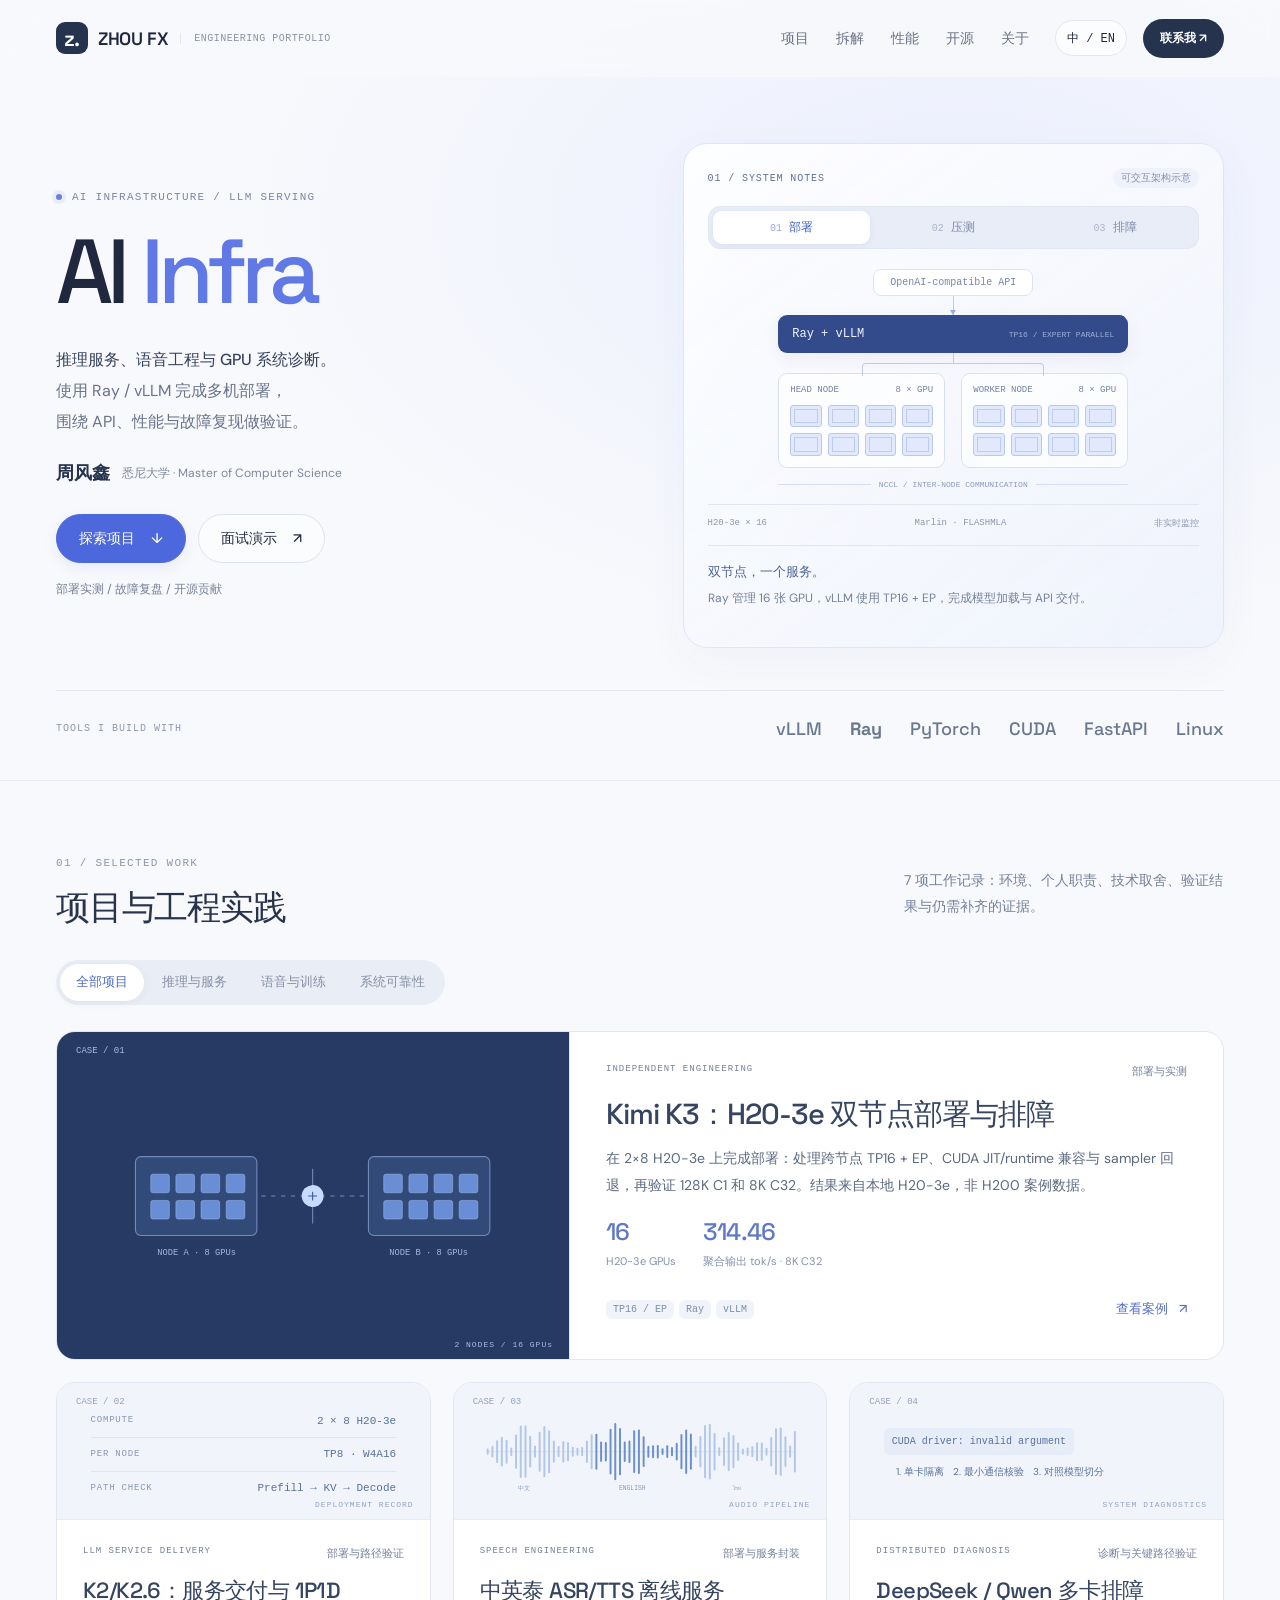
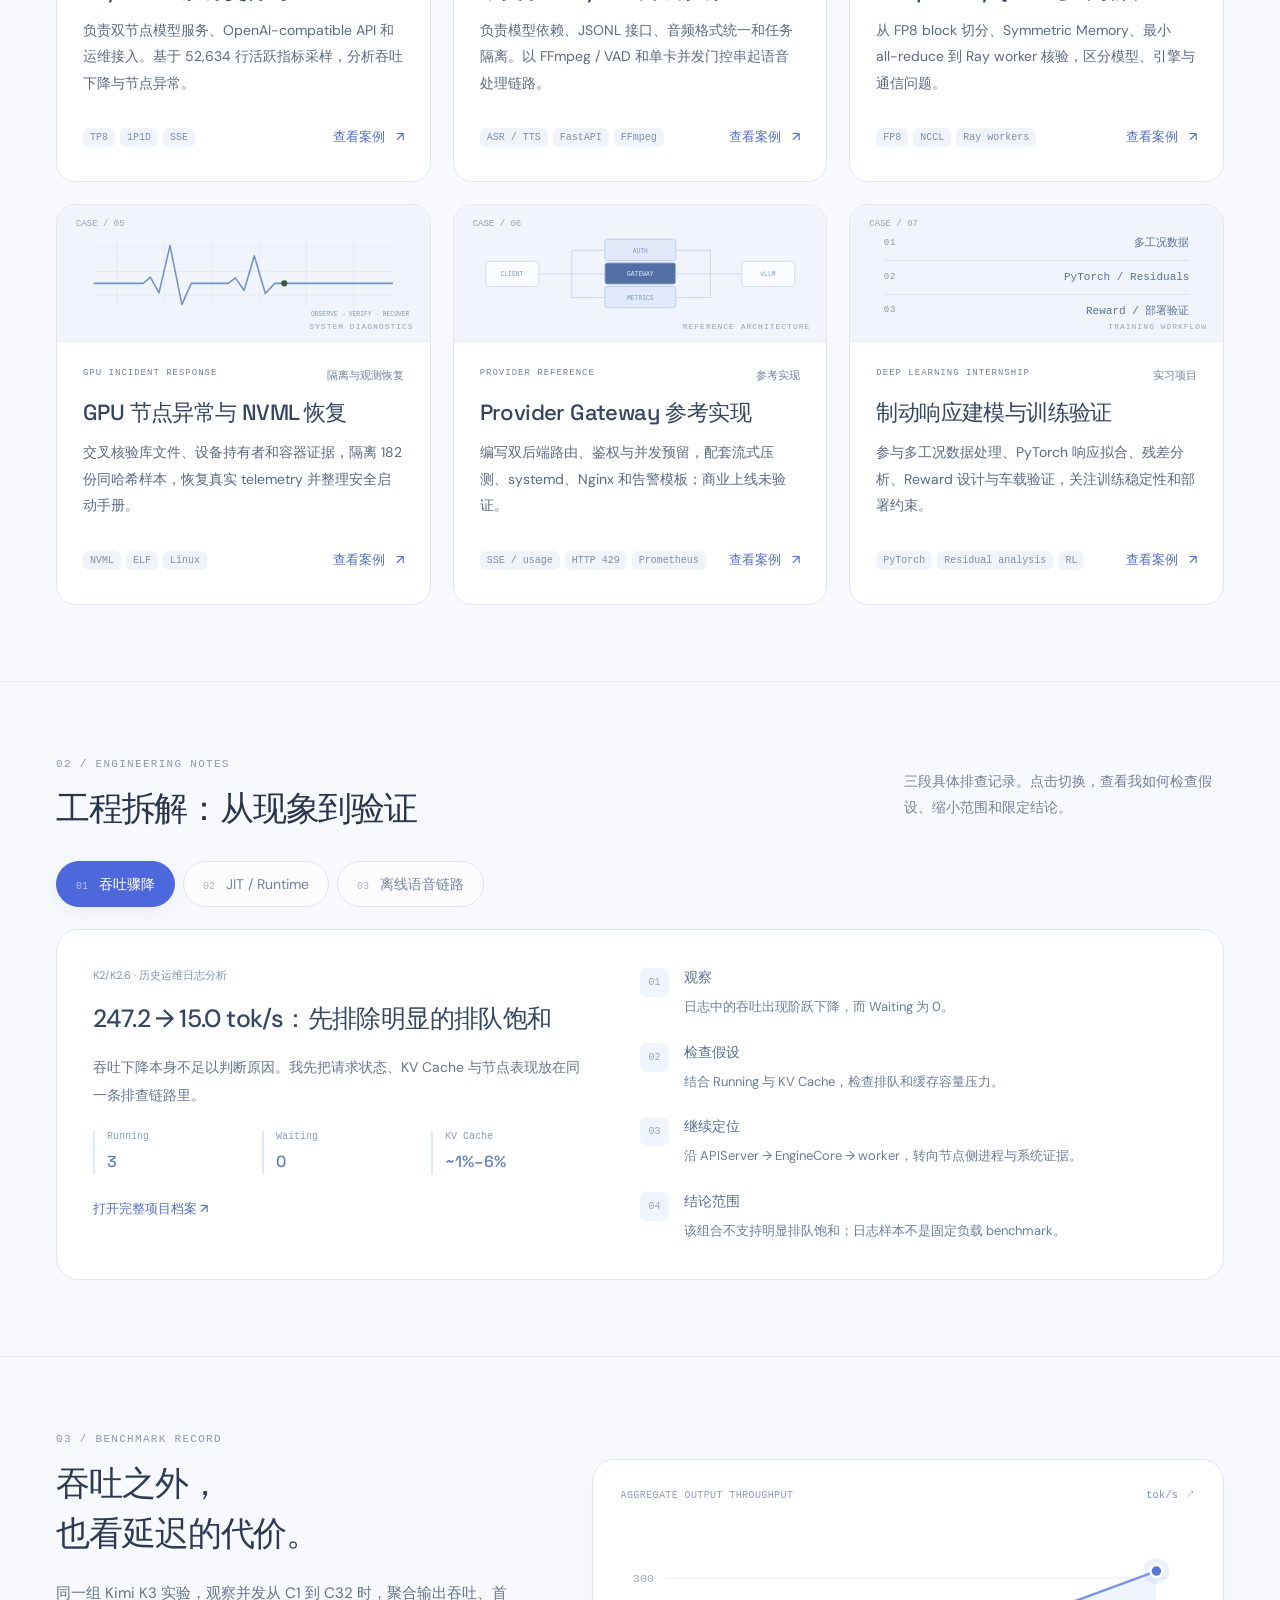
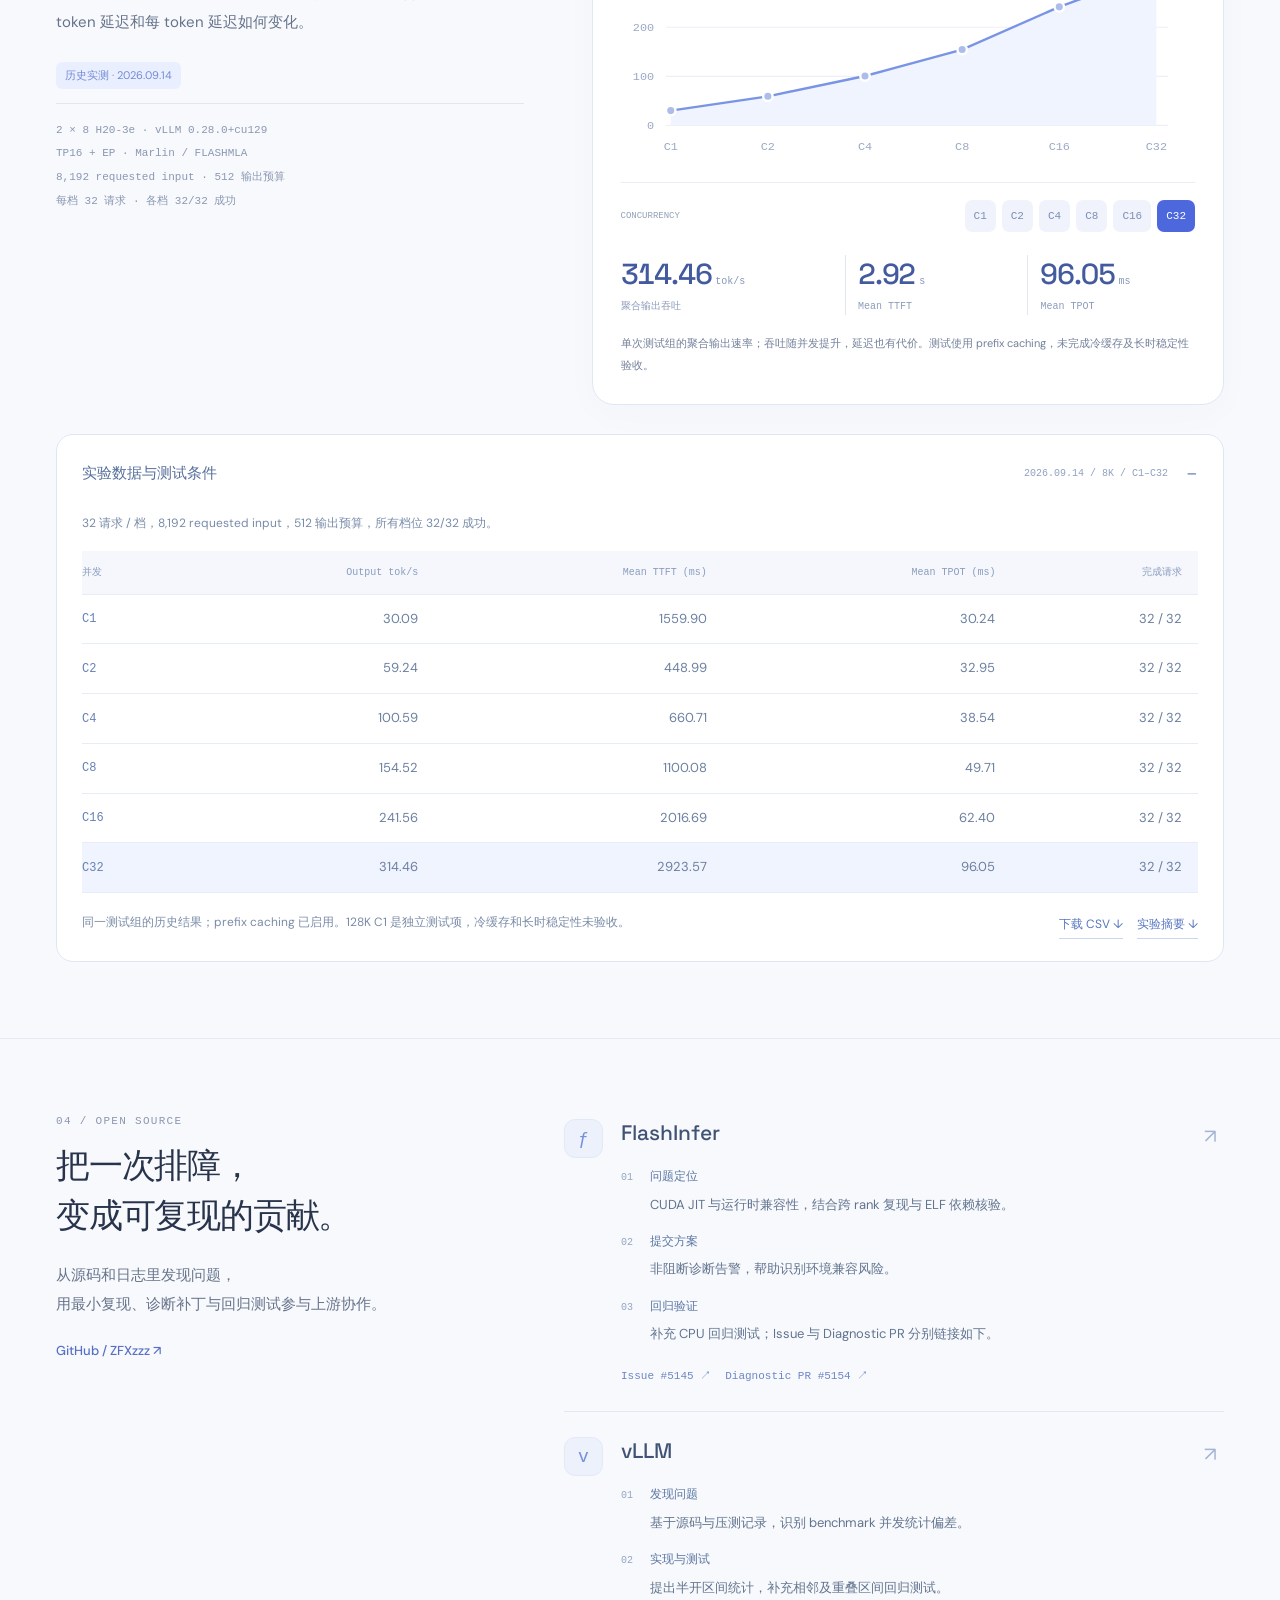
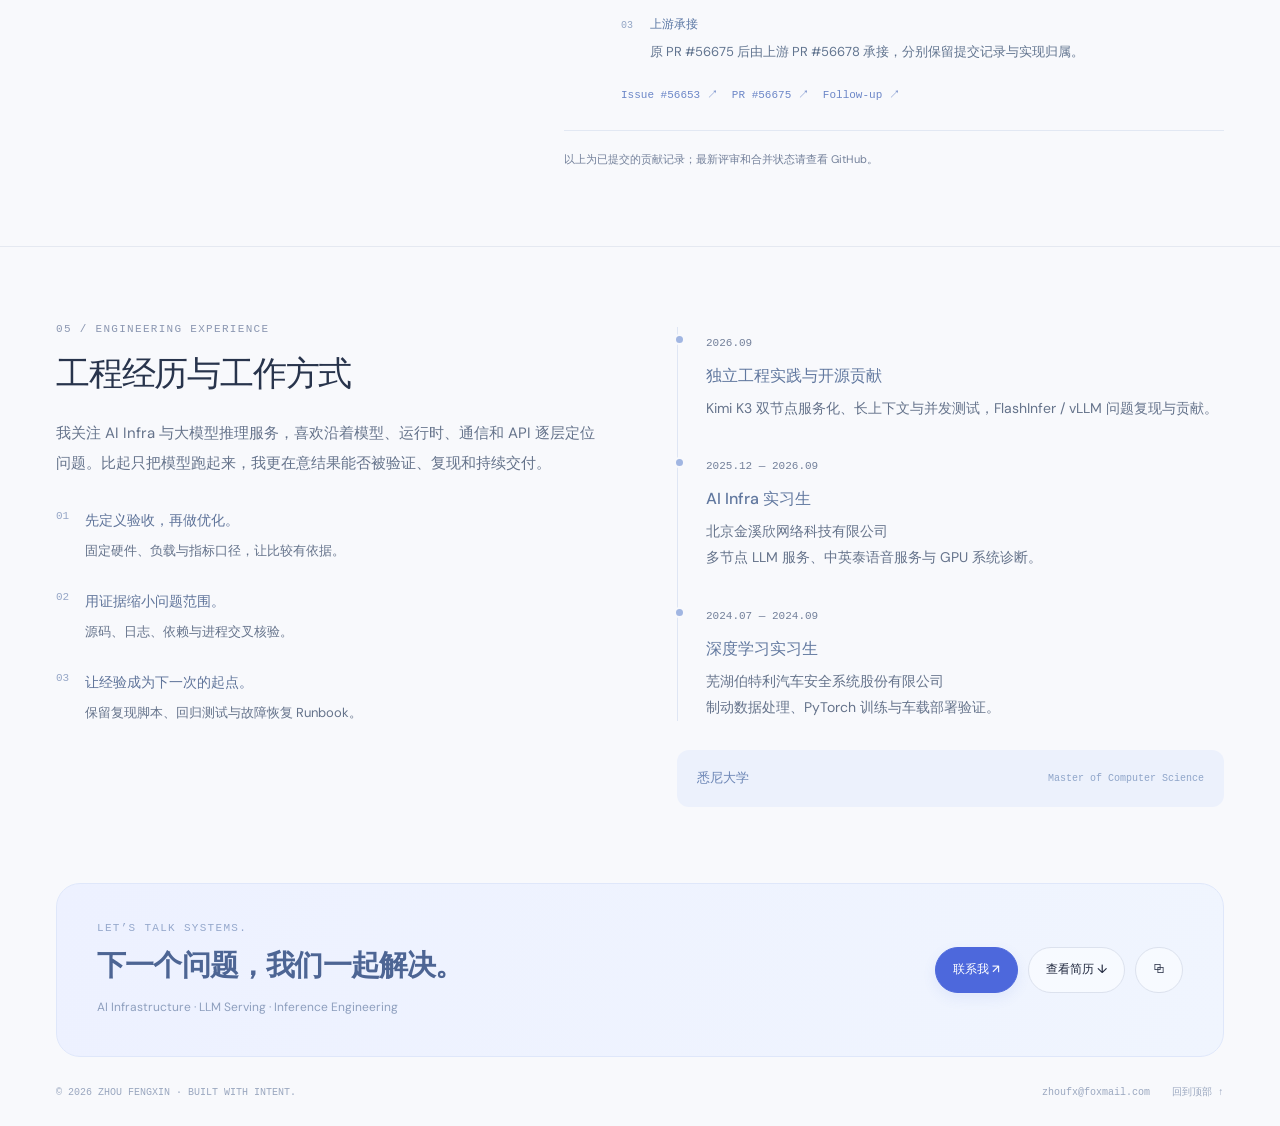
==== commit 2754b04b: "Break contributions and case narratives into numbered reading points" ====
--- a/index.html
+++ b/index.html
@@ -6,10 +6,10 @@
   <meta name="description" content="周风鑫的 AI Infra 作品集。分布式推理服务、可复现性能验证、GPU 故障定位与开源贡献。Zhou Fengxin — AI infrastructure and LLM serving.">
   <title>周风鑫 / Zhou Fengxin — AI Infrastructure</title>
   <link rel="icon" href="favicon.svg" type="image/svg+xml">
-  <link rel="stylesheet" href="styles.css?v=5">
-  <link rel="stylesheet" href="refinements.css?v=5">
-  <script src="case-files.js?v=5" defer></script>
-  <script src="app.js?v=5" defer></script>
+  <link rel="stylesheet" href="styles.css?v=6">
+  <link rel="stylesheet" href="refinements.css?v=6">
+  <script src="case-files.js?v=6" defer></script>
+  <script src="app.js?v=6" defer></script>
 </head>
 <body><a href="#main" class="skip">Skip to content / 跳转至正文</a><div id="app"></div><dialog id="case-dialog" aria-labelledby="dialog-title"></dialog><dialog id="presentation" aria-labelledby="presentation-title"></dialog><div id="toast" role="status"></div></body>
 </html>
--- a/refinements.css
+++ b/refinements.css
@@ -246,6 +246,15 @@
 }
 
 /* Content-led case files and engineering evidence. */
+.contribution-points,.reading-points {list-style:none;counter-reset:reading;margin:16px 0 19px;padding:0;display:grid;gap:13px}
+.contribution-points>li,.reading-points>li {counter-increment:reading;position:relative;padding-left:29px;font-size:14px;line-height:1.95;color:#61748f;overflow-wrap:anywhere}
+.contribution-points>li::before,.reading-points>li::before {content:counter(reading,decimal-leading-zero);position:absolute;left:0;top:3px;font:10px/1.9 var(--mono);color:#93a6c5}
+.contribution-points strong {display:block;font-size:12px;font-weight:500;color:#5976a3;margin-bottom:3px}
+.contribution-points span {display:block;font-size:13px;line-height:1.95}
+.case-section .reading-points {margin:0;gap:14px}
+.case-questions ol {margin:0;padding-left:20px}
+.case-questions ol li {padding-left:4px;margin-bottom:10px}
+@media(max-width:760px){.contribution-points{gap:15px}.reading-points>li{font-size:14px;line-height:2.05;padding-left:25px}.contribution-points>li{padding-left:25px}.case-section .reading-points{gap:16px}}
 .project p {color:#5b6981}
 .project-label,.project-label span {color:#73809a}
 .record-visual {width:82%;margin:22px auto 15px;font:11px/1.7 var(--mono);color:#58729d}
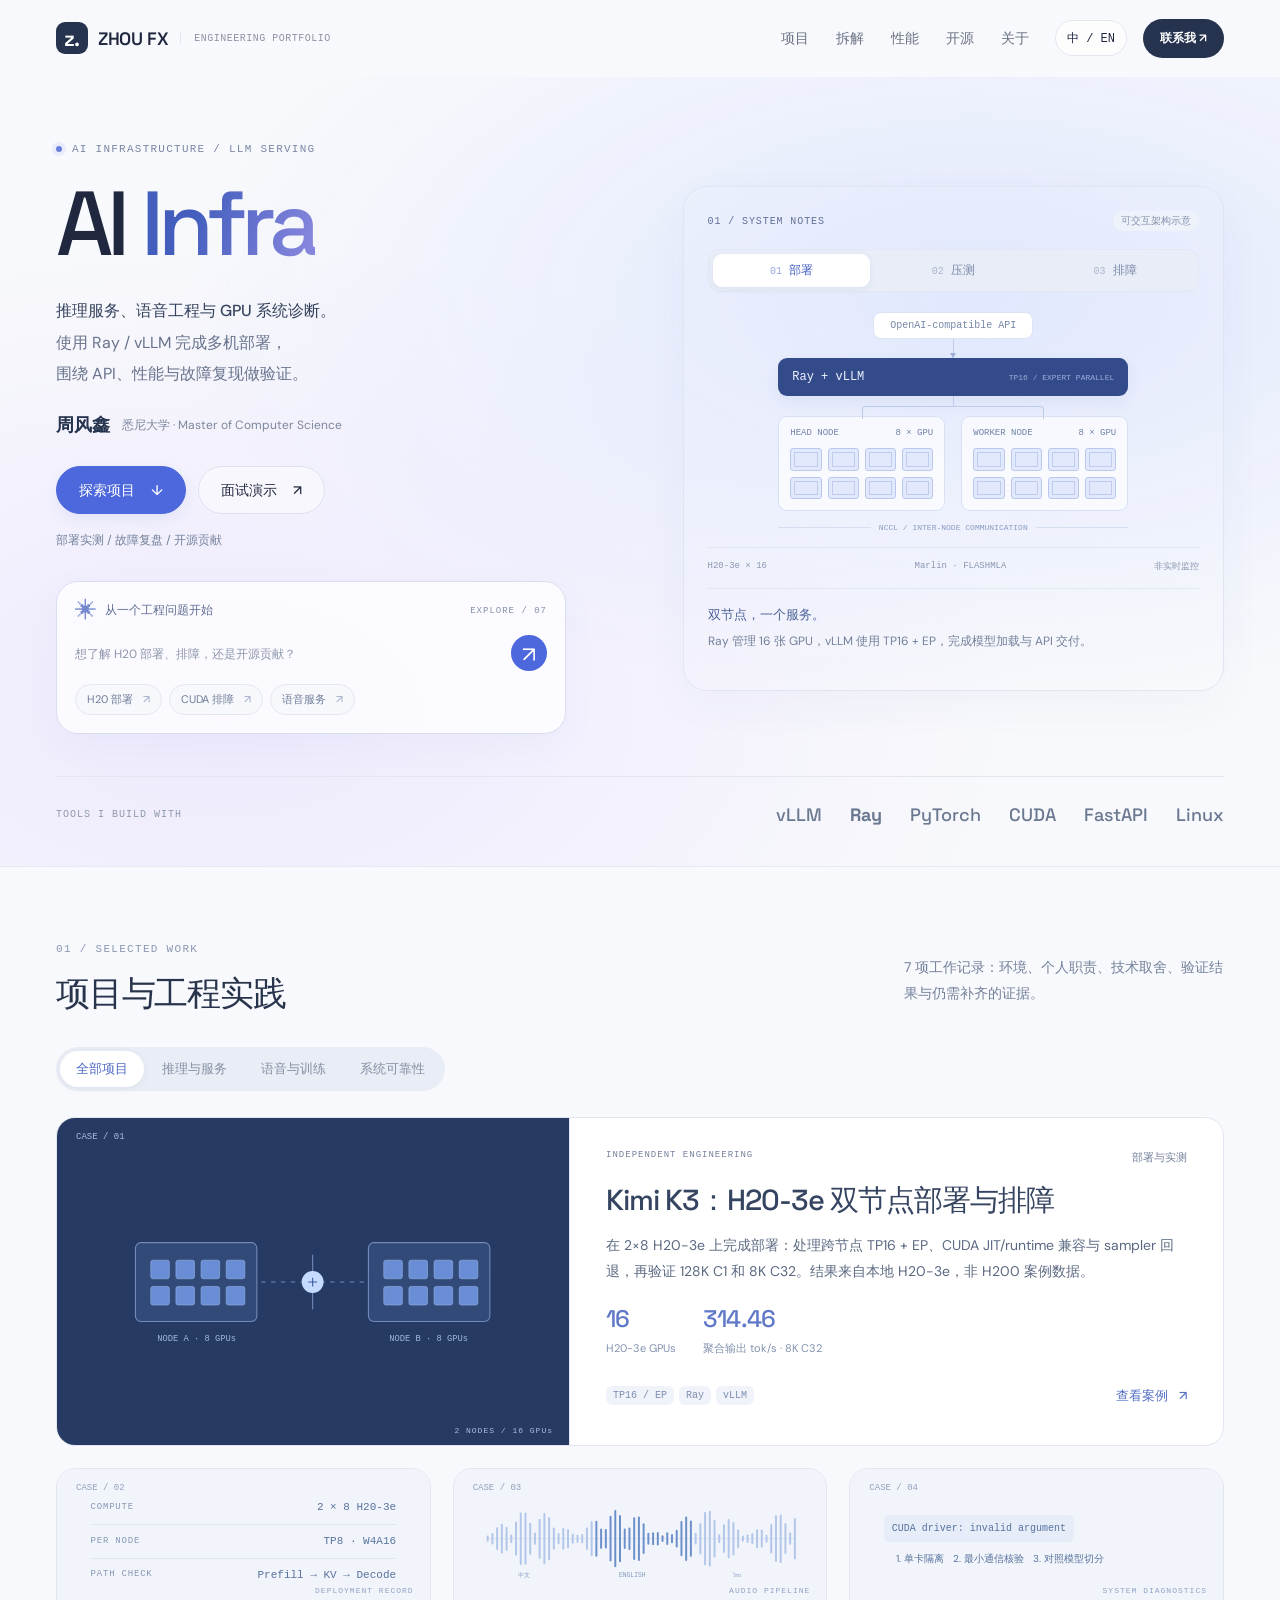
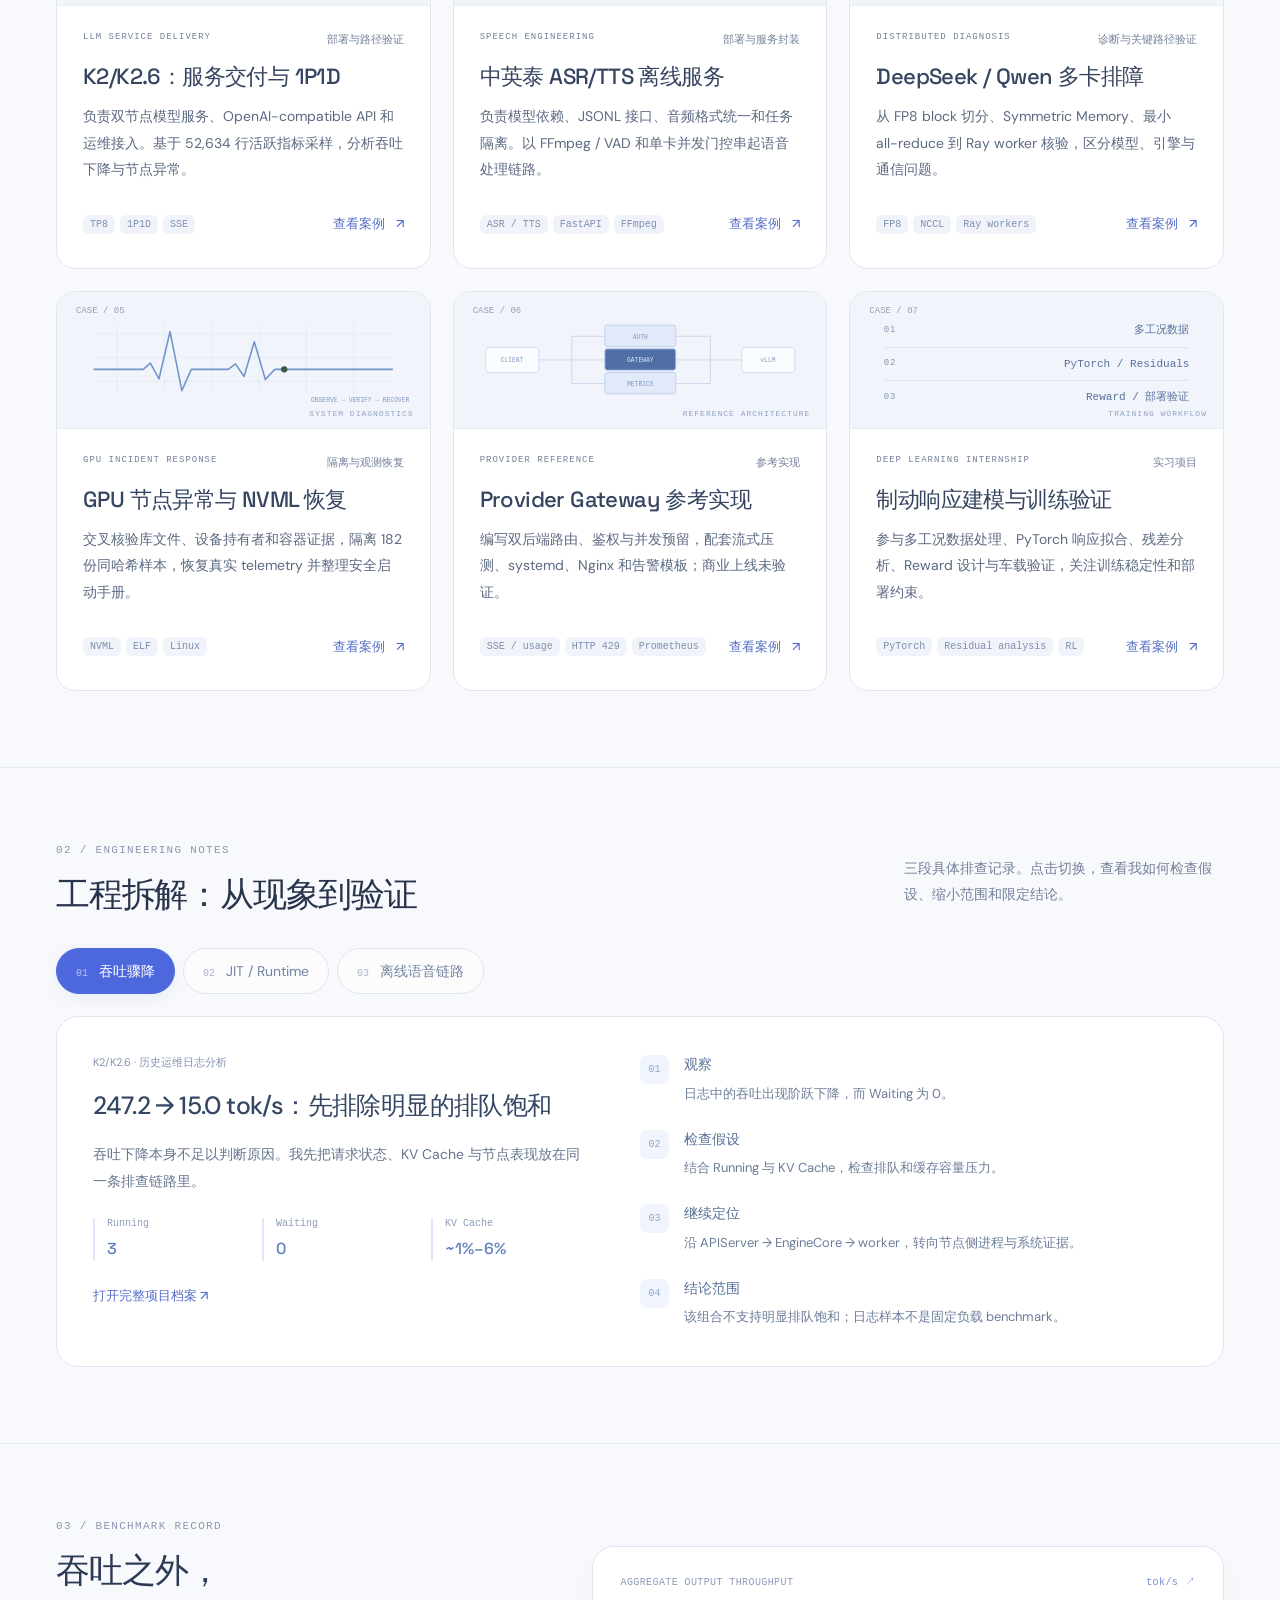
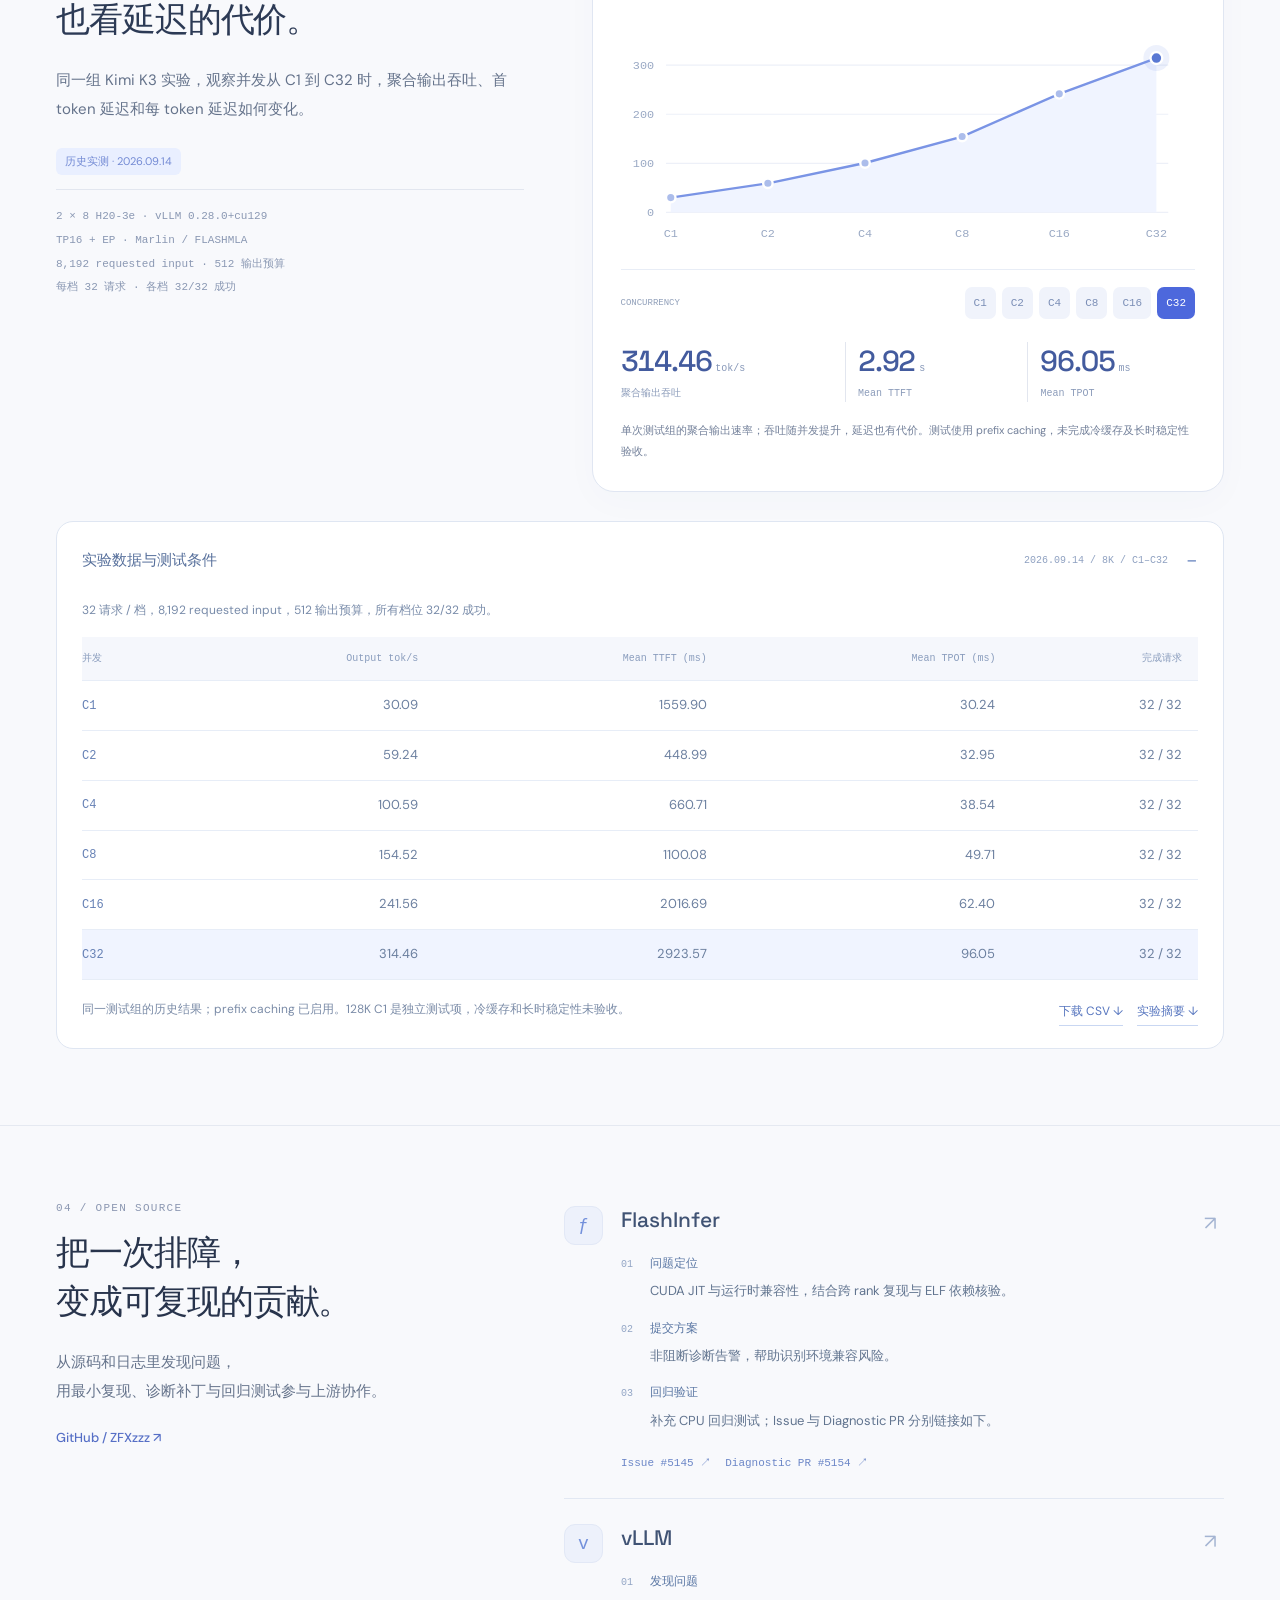
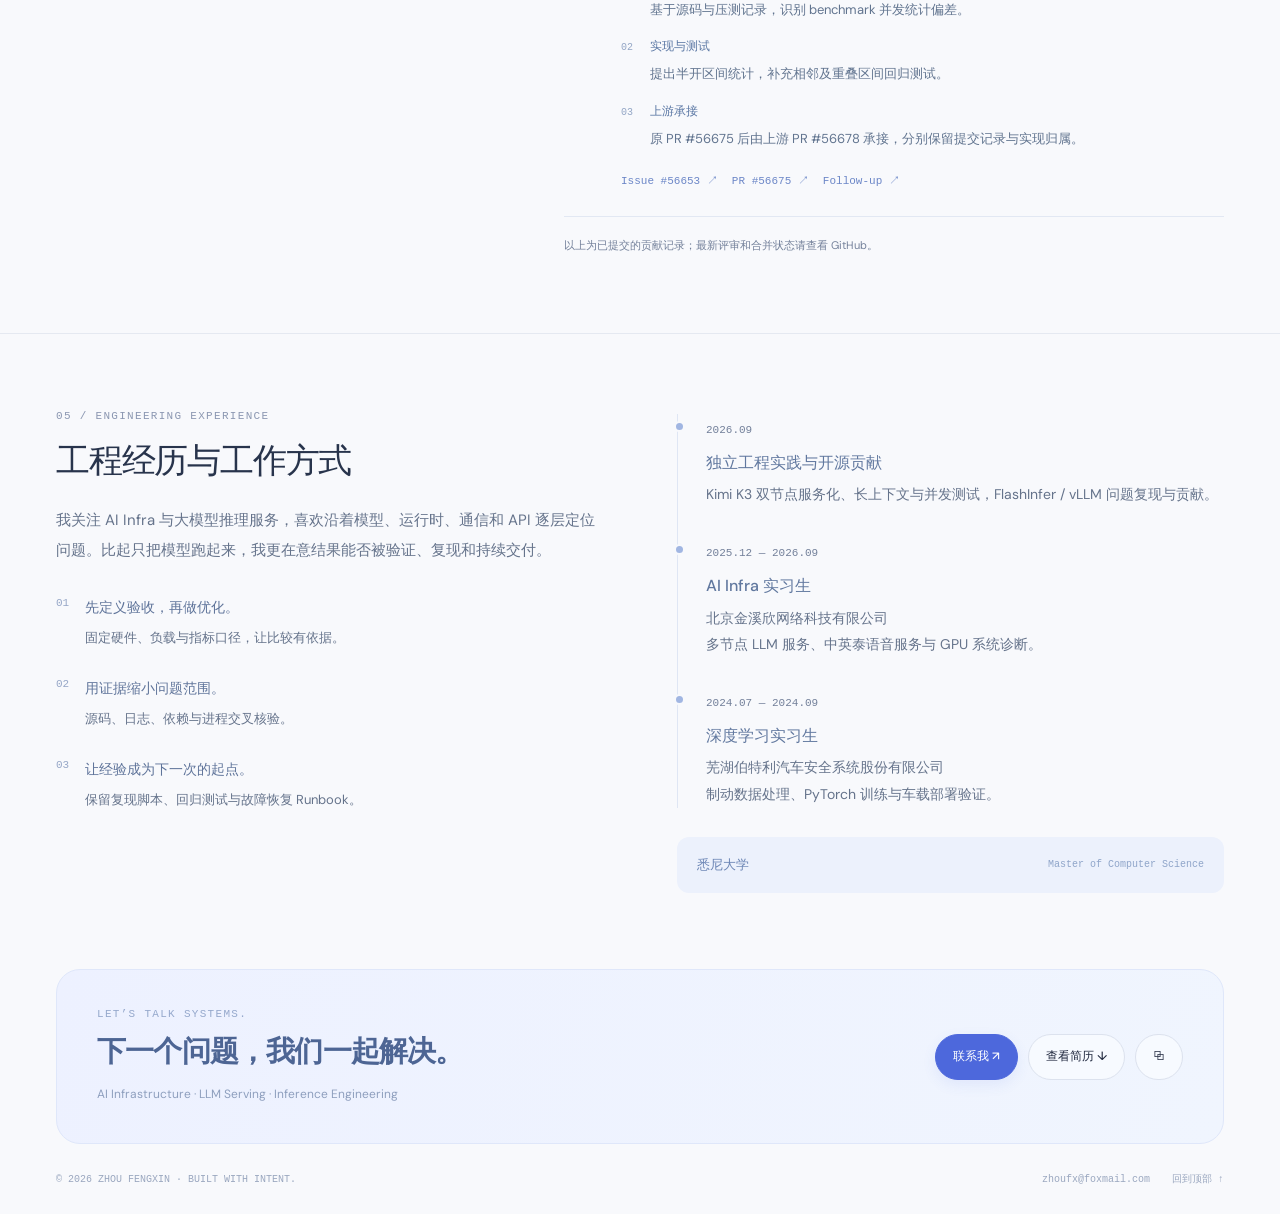
==== commit 25d5eb6c: "Add question-led project exploration and ambient motion" ====
--- a/index.html
+++ b/index.html
@@ -6,10 +6,10 @@
   <meta name="description" content="周风鑫的 AI Infra 作品集。分布式推理服务、可复现性能验证、GPU 故障定位与开源贡献。Zhou Fengxin — AI infrastructure and LLM serving.">
   <title>周风鑫 / Zhou Fengxin — AI Infrastructure</title>
   <link rel="icon" href="favicon.svg" type="image/svg+xml">
-  <link rel="stylesheet" href="styles.css?v=6">
-  <link rel="stylesheet" href="refinements.css?v=6">
-  <script src="case-files.js?v=6" defer></script>
-  <script src="app.js?v=6" defer></script>
+  <link rel="stylesheet" href="styles.css?v=7">
+  <link rel="stylesheet" href="refinements.css?v=7">
+  <script src="case-files.js?v=7" defer></script>
+  <script src="app.js?v=7" defer></script><script src="motion.js?v=7" defer></script>
 </head>
 <body><a href="#main" class="skip">Skip to content / 跳转至正文</a><div id="app"></div><dialog id="case-dialog" aria-labelledby="dialog-title"></dialog><dialog id="presentation" aria-labelledby="presentation-title"></dialog><div id="toast" role="status"></div></body>
 </html>
--- a/refinements.css
+++ b/refinements.css
@@ -358,3 +358,39 @@
 @media(prefers-reduced-motion:reduce) {
   .hero-copy,.hero .system,.benchmark-evidence-body{animation:none!important}
 }
+
+/* Question-led exploration and ambient motion */
+.hero {isolation:isolate;overflow:clip}
+.hero::before {inset:-100px -15% -30px;background:radial-gradient(ellipse at 70% 35%,#cdd9ff88,transparent 48%),radial-gradient(ellipse at 25% 80%,#e4dcff88,transparent 45%);animation:ambient-drift 16s ease-in-out infinite alternate}
+.hero h1 em {background:linear-gradient(110deg,#435ebd 15%,#8a88df 45%,#608ed7 65%,#435ebd 90%);background-size:240% 100%;background-clip:text;-webkit-background-clip:text;color:transparent;animation:ink-flow 9s ease-in-out infinite alternate}
+.explorer {position:relative;margin-top:30px;max-width:510px;border:1px solid #d8def0;border-radius:22px;padding:18px;background:#ffffffbd;box-shadow:0 10px 35px #6475ba0c;transition:border-color .3s,box-shadow .3s}
+.explorer:focus-within {border-color:#9caee7;box-shadow:0 8px 40px #6475ba19}
+.explorer-label {display:flex;align-items:center;gap:8px;font-size:12px;color:#5e6d91;margin-bottom:12px}
+.explorer-label small {margin-left:auto;font:9px var(--mono);letter-spacing:1px;color:#8490aa}
+.explorer-star {display:inline-block;font-size:22px;line-height:1;color:#7588ce;animation:star-turn 22s linear infinite}
+.explorer-form {display:flex;gap:10px;align-items:center}
+.explorer input {font:14px/1.6 var(--body);width:100%;min-width:0;border:0;outline:0;background:transparent;color:var(--ink);padding:8px 0}
+.explorer input::placeholder {color:#8b95ab;font-size:12px}
+.explorer input:focus-visible {outline:2px solid #9caee7;outline-offset:3px;border-radius:4px}
+.explorer-form>button {flex-shrink:0;border:0;border-radius:50%;height:36px;width:36px;color:white;background:#4d68dc;font-size:22px;transition:transform .3s}
+.explorer-form>button:hover {transform:rotate(45deg)}
+.explorer-prompts {display:flex;flex-wrap:wrap;gap:7px;margin-top:12px}
+.explorer-prompts button {border:1px solid #e3e7f1;background:#f7f8fc;border-radius:20px;padding:5px 11px;font-size:11px;color:#6f7c99;transition:transform .25s,background .25s}
+.explorer-prompts button:hover {transform:translateY(-3px);background:#e9edfd}
+.explorer-prompts button span {margin-left:7px;color:#9aa7c3}
+.explorer-results {border-top:1px solid #e4e8f2;margin-top:15px;padding-top:5px}
+.explorer-result {width:100%;display:flex;gap:12px;text-align:left;align-items:center;border:0;border-radius:8px;padding:10px 6px;background:transparent;font-size:12px;color:#536789;animation:result-enter .4s both;animation-delay:calc(var(--result-index)*45ms)}
+.explorer-result:hover {background:#edf1fc}
+.explorer-result small {font:10px var(--mono);color:#8b9ac0}
+.explorer-result>span:last-child {margin-left:auto}
+.explorer-status {font-size:10px;color:#8793ac;line-height:1.7}
+.explorer-status:not(:empty) {margin-top:10px}
+.project,.system,.explorer {background-image:radial-gradient(350px circle at var(--pointer-x,-500px) var(--pointer-y,-500px),#b9c9ff24,transparent 75%)}
+.project {transition:transform .45s var(--ease),box-shadow .45s,border-color .45s}
+@media(hover:hover) and (prefers-reduced-motion:no-preference){.project:hover {transform:translateY(-6px);box-shadow:0 22px 50px #435ab318}.project:hover .project-visual svg {transform:scale(1.035)}.project-visual svg {transition:transform .8s var(--ease)}}
+@keyframes ambient-drift {to{transform:translate3d(-4%,4%,0) scale(1.08)}}
+@keyframes ink-flow {to{background-position:100% 50%}}
+@keyframes star-turn {to{transform:rotate(360deg)}}
+@keyframes result-enter {from{opacity:0;transform:translateY(8px)}to{opacity:1;transform:translateY(0)}}
+@media(max-width:760px){.explorer{margin-top:24px;padding:15px}.explorer-label small{font-size:8px}.hero-grid{gap:30px}}
+@media(prefers-reduced-motion:reduce){.hero::before,.hero h1 em,.explorer-star,.explorer-result{animation:none}.project:hover{transform:none}}
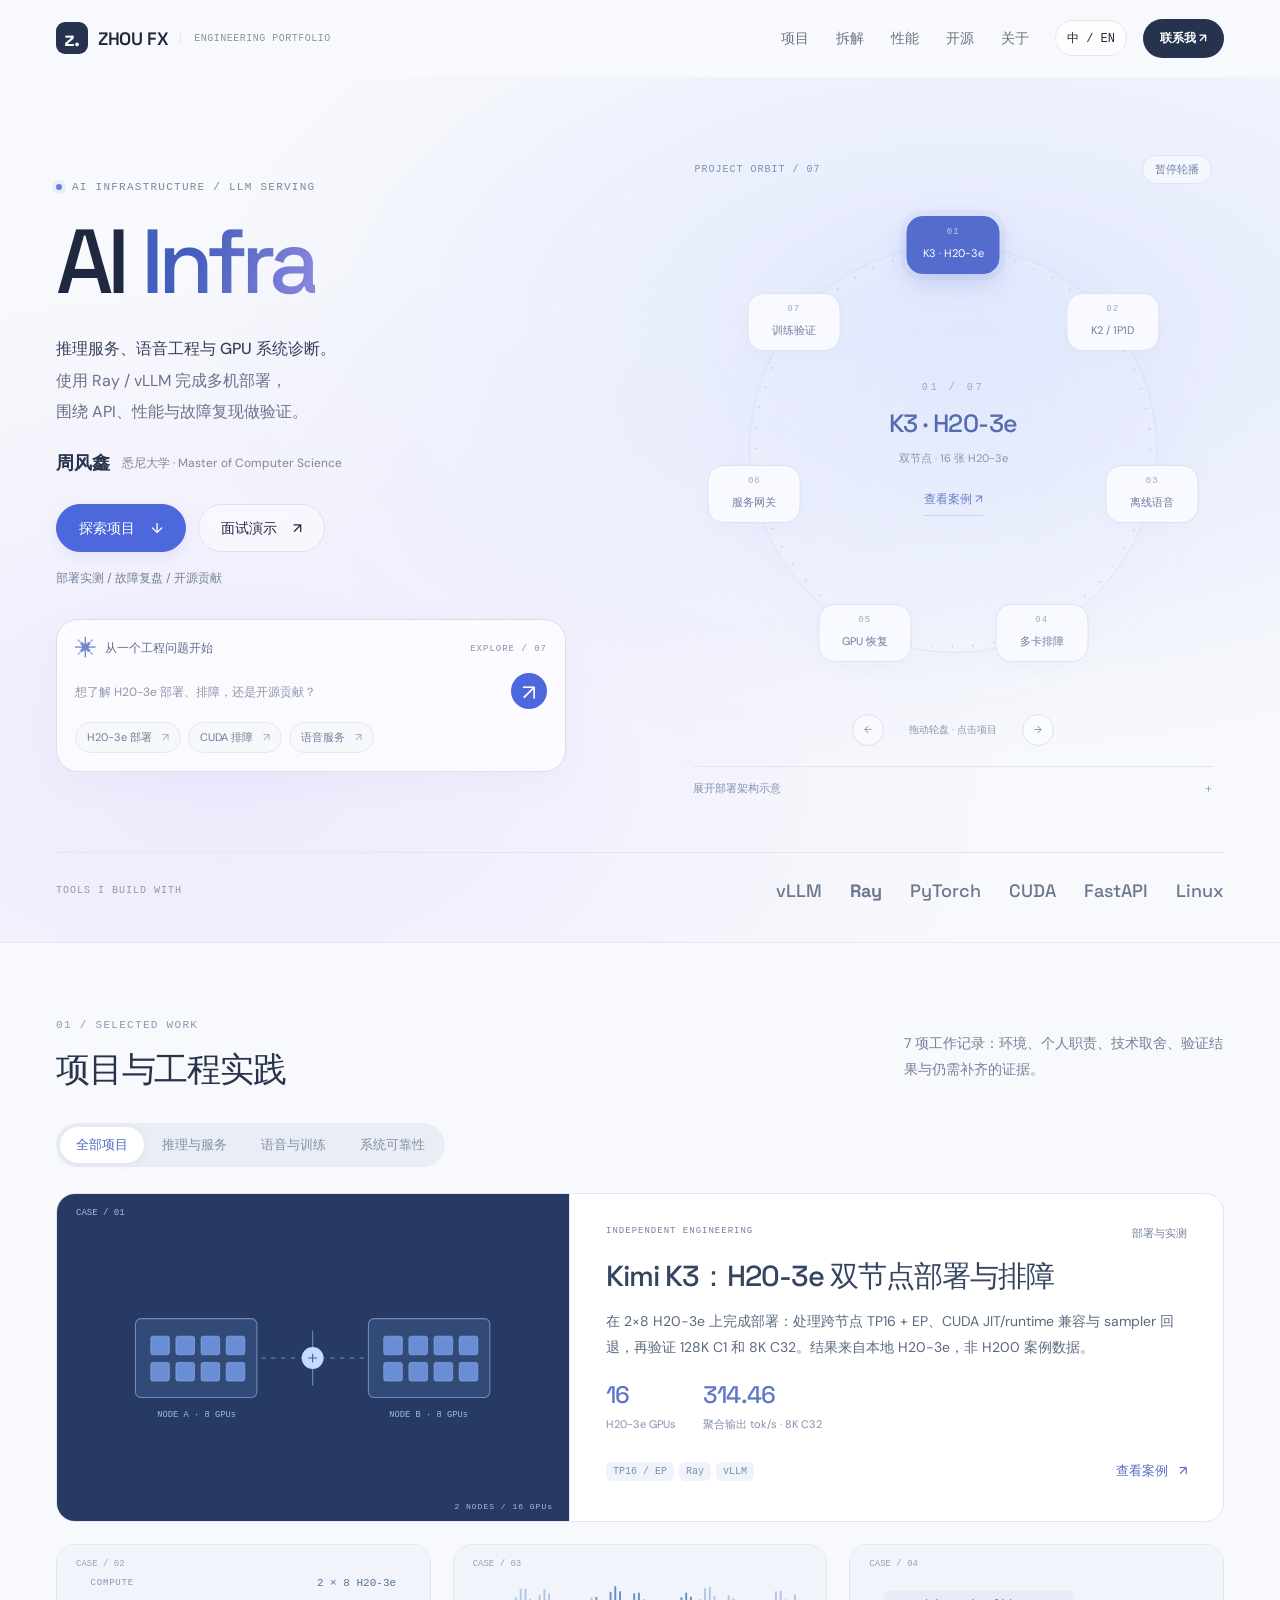
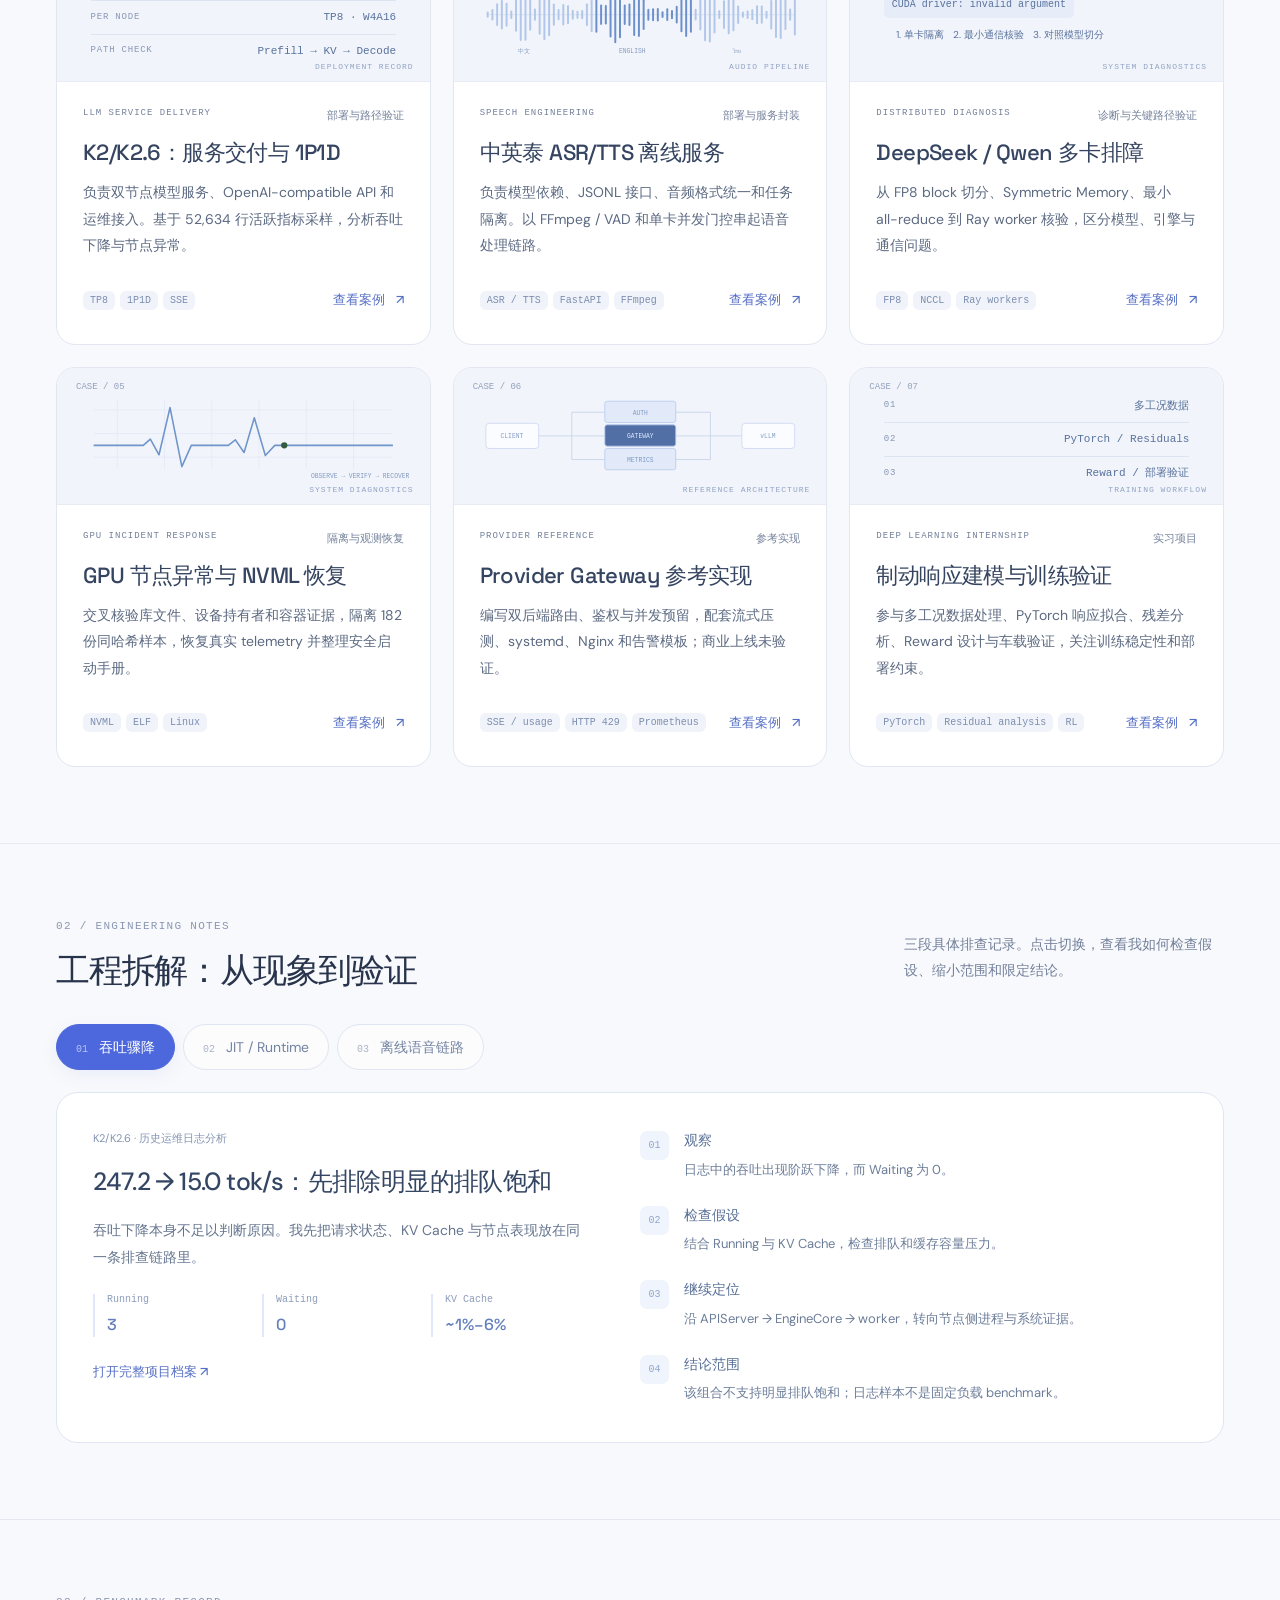
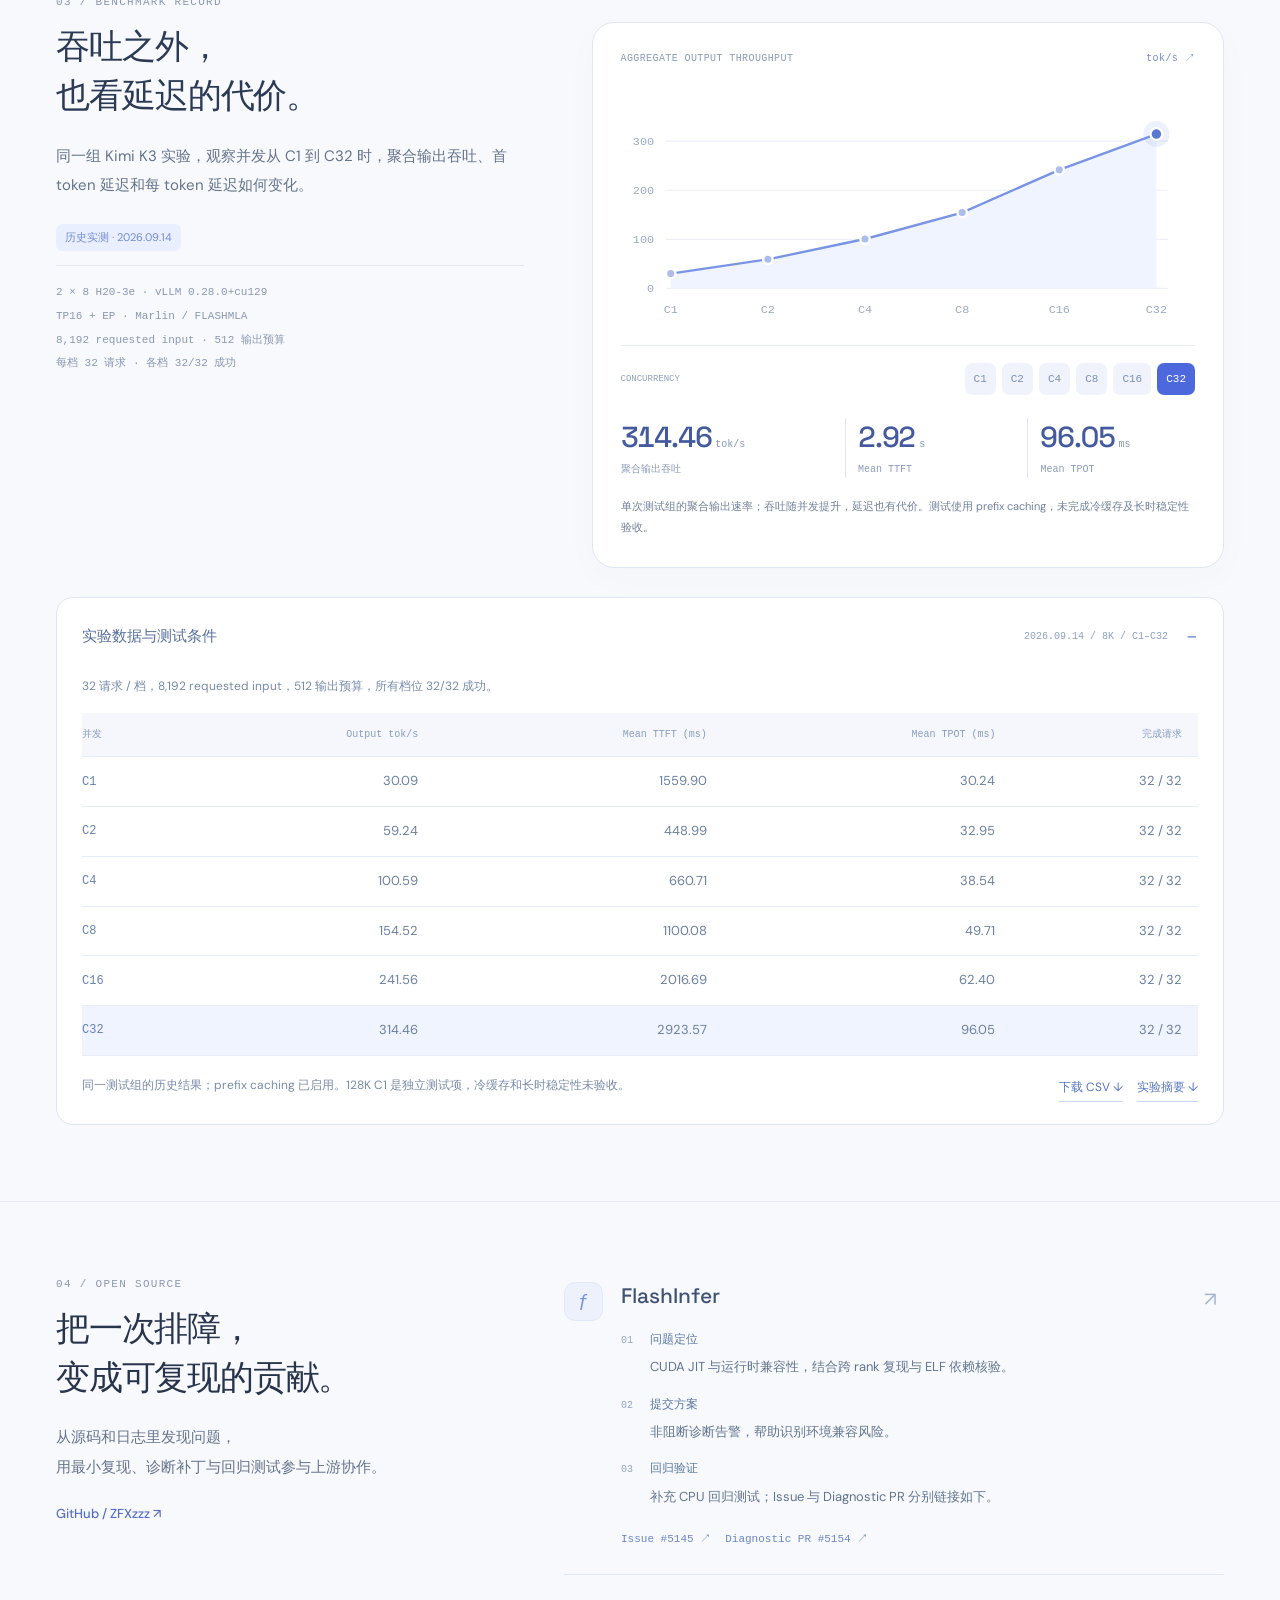
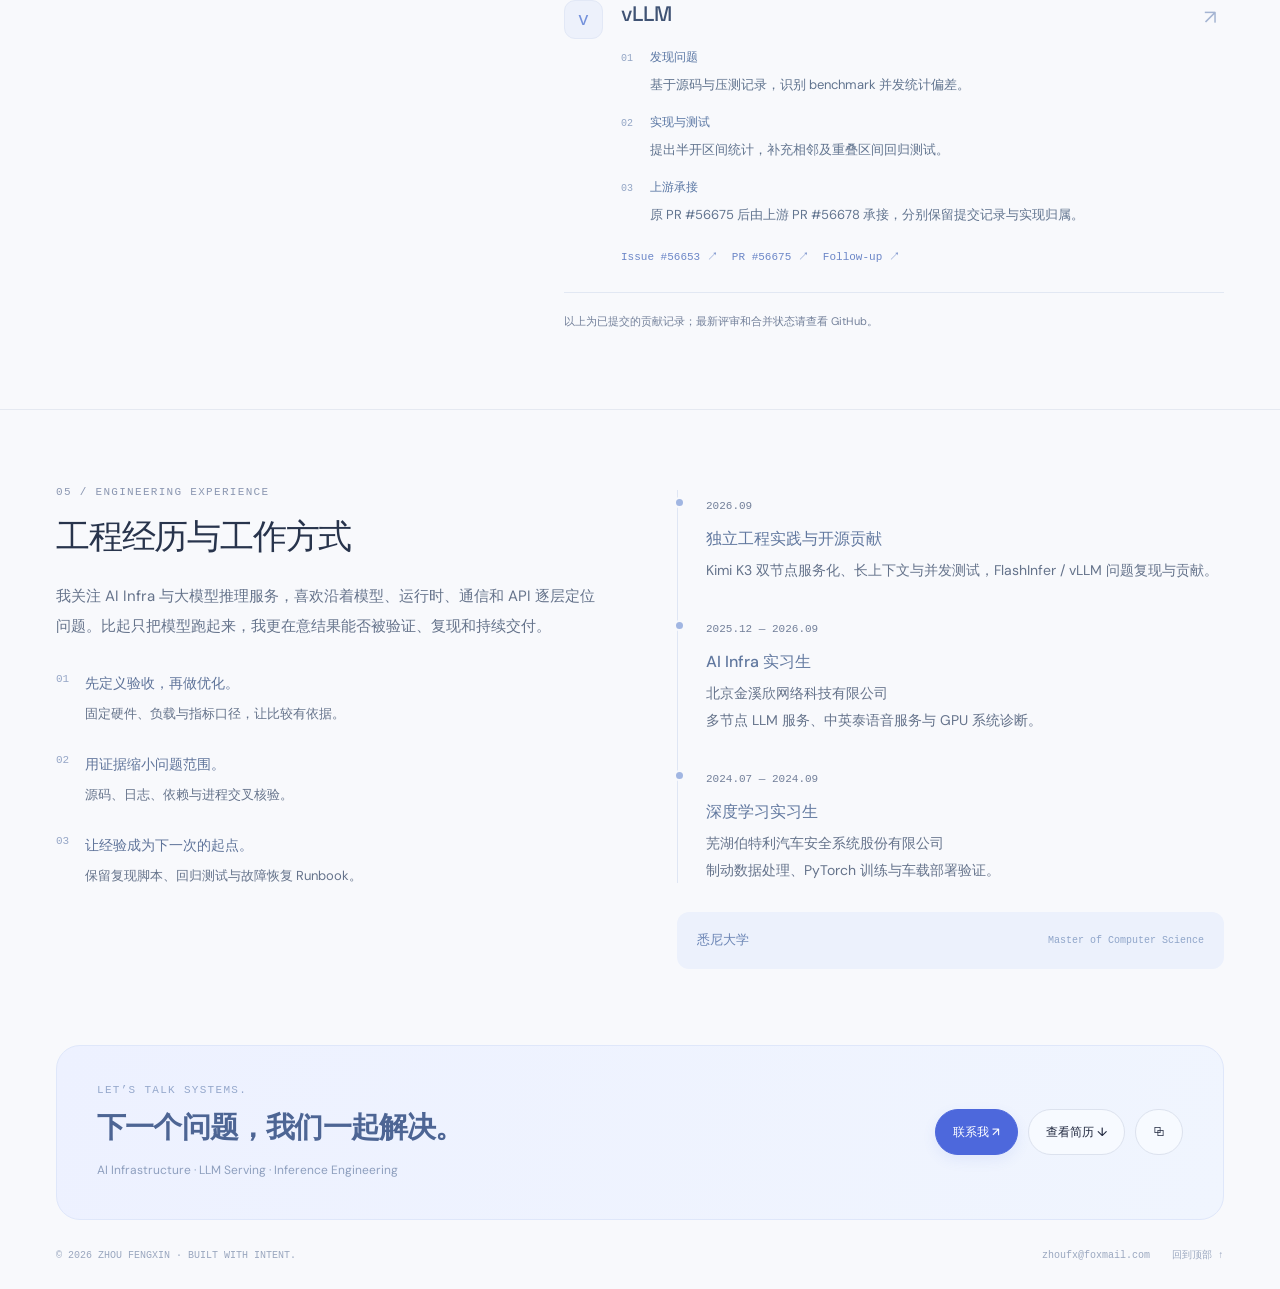
==== commit c3fb540a: "Add rotating project wheel and use precise H20-3e naming" ====
--- a/index.html
+++ b/index.html
@@ -6,10 +6,10 @@
   <meta name="description" content="周风鑫的 AI Infra 作品集。分布式推理服务、可复现性能验证、GPU 故障定位与开源贡献。Zhou Fengxin — AI infrastructure and LLM serving.">
   <title>周风鑫 / Zhou Fengxin — AI Infrastructure</title>
   <link rel="icon" href="favicon.svg" type="image/svg+xml">
-  <link rel="stylesheet" href="styles.css?v=7">
-  <link rel="stylesheet" href="refinements.css?v=7">
-  <script src="case-files.js?v=7" defer></script>
-  <script src="app.js?v=7" defer></script><script src="motion.js?v=7" defer></script>
+  <link rel="stylesheet" href="styles.css?v=8">
+  <link rel="stylesheet" href="refinements.css?v=8">
+  <script src="case-files.js?v=8" defer></script>
+  <script src="app.js?v=8" defer></script><script src="motion.js?v=8" defer></script><script src="wheel.js?v=8" defer></script>
 </head>
 <body><a href="#main" class="skip">Skip to content / 跳转至正文</a><div id="app"></div><dialog id="case-dialog" aria-labelledby="dialog-title"></dialog><dialog id="presentation" aria-labelledby="presentation-title"></dialog><div id="toast" role="status"></div></body>
 </html>
--- a/refinements.css
+++ b/refinements.css
@@ -394,3 +394,33 @@
 @keyframes result-enter {from{opacity:0;transform:translateY(8px)}to{opacity:1;transform:translateY(0)}}
 @media(max-width:760px){.explorer{margin-top:24px;padding:15px}.explorer-label small{font-size:8px}.hero-grid{gap:30px}}
 @media(prefers-reduced-motion:reduce){.hero::before,.hero h1 em,.explorer-star,.explorer-result{animation:none}.project:hover{transform:none}}
+
+/* A rotating project index with a stable reading surface. */
+.wheel-panel {min-width:0;align-self:center;padding:12px 0;--orbit-accent:#7086dc}
+.wheel-heading {display:flex;align-items:center;justify-content:space-between;color:#8290ae;font:10px var(--mono);letter-spacing:1px;padding:0 12px}
+.wheel-play {font:11px var(--body);letter-spacing:0;border:1px solid #dfe4f2;border-radius:20px;background:#ffffff80;padding:6px 12px;color:#7484a7}
+.project-wheel {position:relative;width:100%;aspect-ratio:1;max-width:510px;margin:10px auto;isolation:isolate;touch-action:pan-y}
+.wheel-halo {position:absolute;inset:10%;border-radius:50%;background:radial-gradient(circle,#e0e7ff50,transparent 70%);box-shadow:0 0 70px #a6b9ef12;pointer-events:none}
+.wheel-ticks {position:absolute;inset:10%;border-radius:50%;background:repeating-conic-gradient(from 0deg,#9badd04d 0deg 0.4deg,transparent .4deg 6deg);mask:radial-gradient(transparent 68%,black 68% 69%,transparent 69%);-webkit-mask:radial-gradient(transparent 68%,black 68% 69%,transparent 69%);pointer-events:none}
+.wheel-ring {position:absolute;inset:0;transform:rotate(var(--wheel-rotation,0deg));transition:transform 1.2s cubic-bezier(.22,1,.36,1);border-radius:50%}
+.wheel-ring::before {content:'';position:absolute;inset:10%;border:1px solid #b5c3e34d;border-radius:50%;pointer-events:none}
+.wheel-node {position:absolute;transform:translate(-50%,-50%) rotate(calc(-1 * var(--wheel-rotation,0deg)));transition:transform 1.2s cubic-bezier(.22,1,.36,1),background .4s,box-shadow .4s,border-color .4s;display:grid;gap:3px;place-items:center;width:93px;min-height:58px;border:1px solid #dce2ef;border-radius:16px;background:#f9faff;color:#6e7e9e;box-shadow:0 5px 15px #465d9507;padding:8px 6px;font-size:11px;z-index:2}
+.wheel-node small {font:9px var(--mono);opacity:.65;letter-spacing:1px}
+.wheel-node[aria-pressed=true] {background:#536cce;color:white;border-color:#536cce;box-shadow:0 0 0 6px #8599dc16,0 10px 25px #536cce35}
+.wheel-node:hover {border-color:#8c9ed4;box-shadow:0 4px 25px #536cce25}
+.wheel-core {position:absolute;inset:27%;display:flex;align-items:center;justify-content:center;flex-direction:column;text-align:center;z-index:3}
+.wheel-counter {font:10px var(--mono);color:#9aa9c7;letter-spacing:3px}
+.wheel-core h2 {font:500 clamp(19px,2vw,25px)/1.4 var(--display);color:#536cae;letter-spacing:-.6px;margin:13px 0 8px}
+.wheel-core p {font-size:11px;line-height:1.8;color:#8793aa;margin:0 0 15px}
+.wheel-open {border:0;border-bottom:1px solid #c9d2ec;background:transparent;font-size:12px;padding:5px 0;color:#657dc3}
+.wheel-controls {display:flex;align-items:center;justify-content:center;gap:25px;color:#8a97b0;font-size:10px}
+.wheel-controls>button {width:32px;height:32px;border-radius:50%;border:1px solid #dce3f1;background:#ffffff80;color:#7e90bc}
+.wheel-architecture {margin:20px 10px 0;border-top:1px solid #dfe5f2;padding-top:12px}
+.wheel-architecture summary {cursor:pointer;color:#8190af;font-size:11px;list-style:none;display:flex;justify-content:space-between}
+.wheel-architecture summary::-webkit-details-marker{display:none}
+.wheel-architecture[open] summary {margin-bottom:16px}
+.wheel-architecture .system {margin-top:8px}
+@media(max-width:760px){.project-wheel{max-width:430px}.wheel-panel{width:100%}.wheel-node{width:80px;min-height:53px;border-radius:13px;font-size:10px}.wheel-core{inset:28%}.wheel-core h2{font-size:20px}.wheel-core p{font-size:10px}.wheel-core .wheel-open{font-size:11px}.wheel-counter{font-size:9px}}
+@media(prefers-reduced-motion:reduce){.wheel-ring,.wheel-node{transition:none}}
+.project-wheel {overflow:clip}
+@media(max-width:760px){.wheel-ring{inset:0 12px}.note-tabs{max-width:100%;overflow-x:auto}.note-tab{flex-shrink:0}}
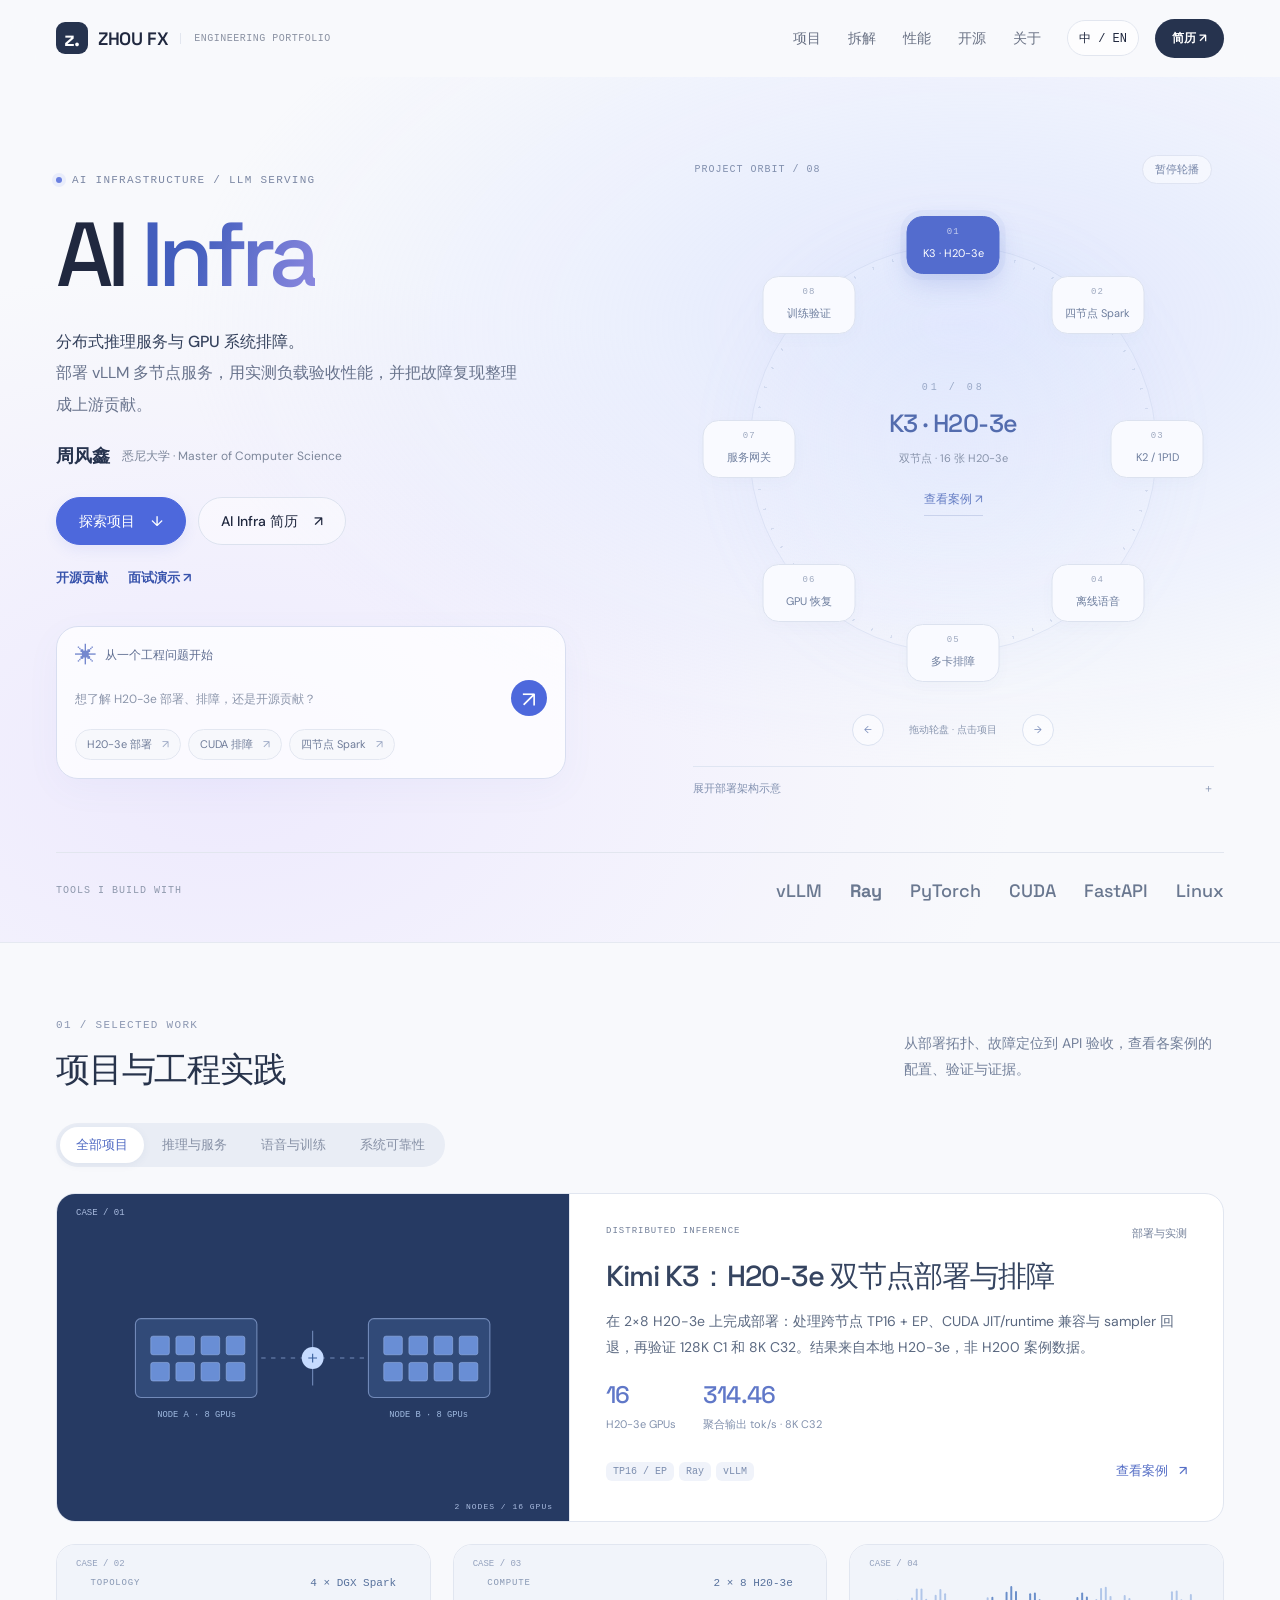
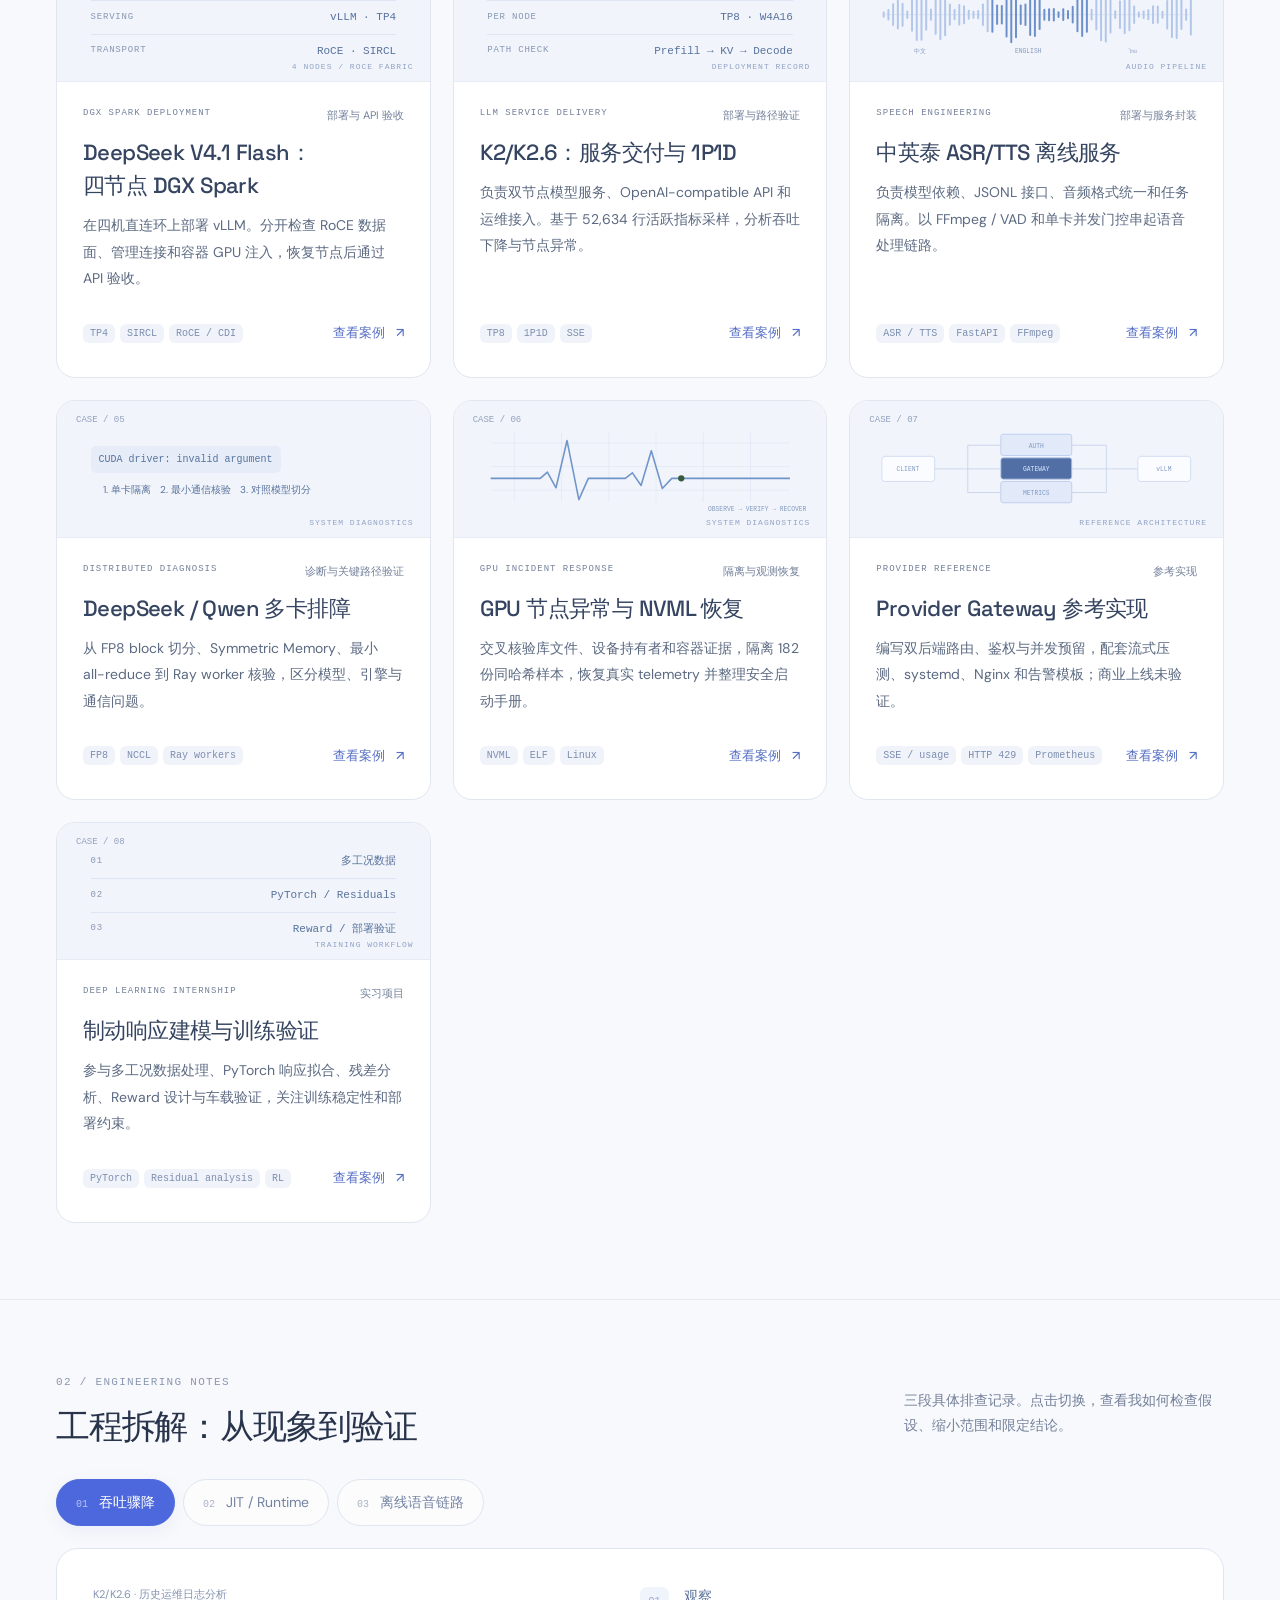
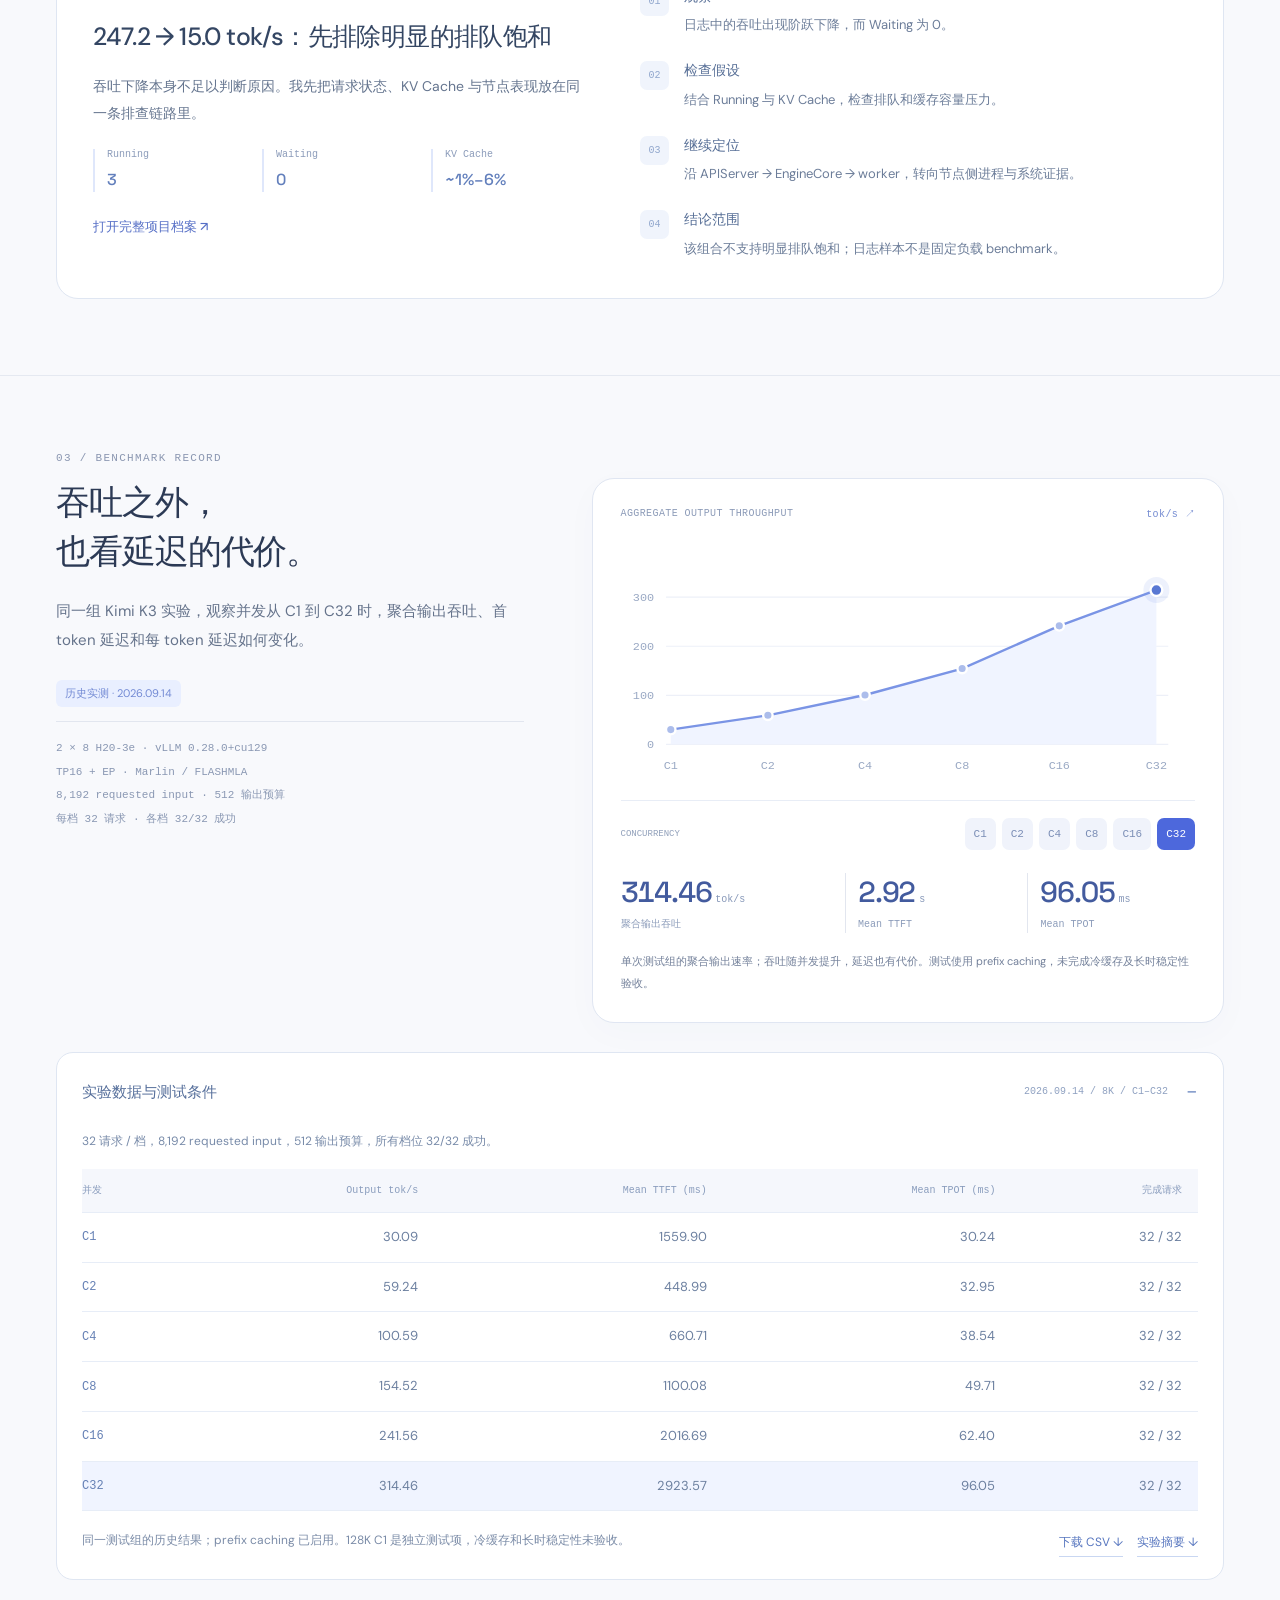
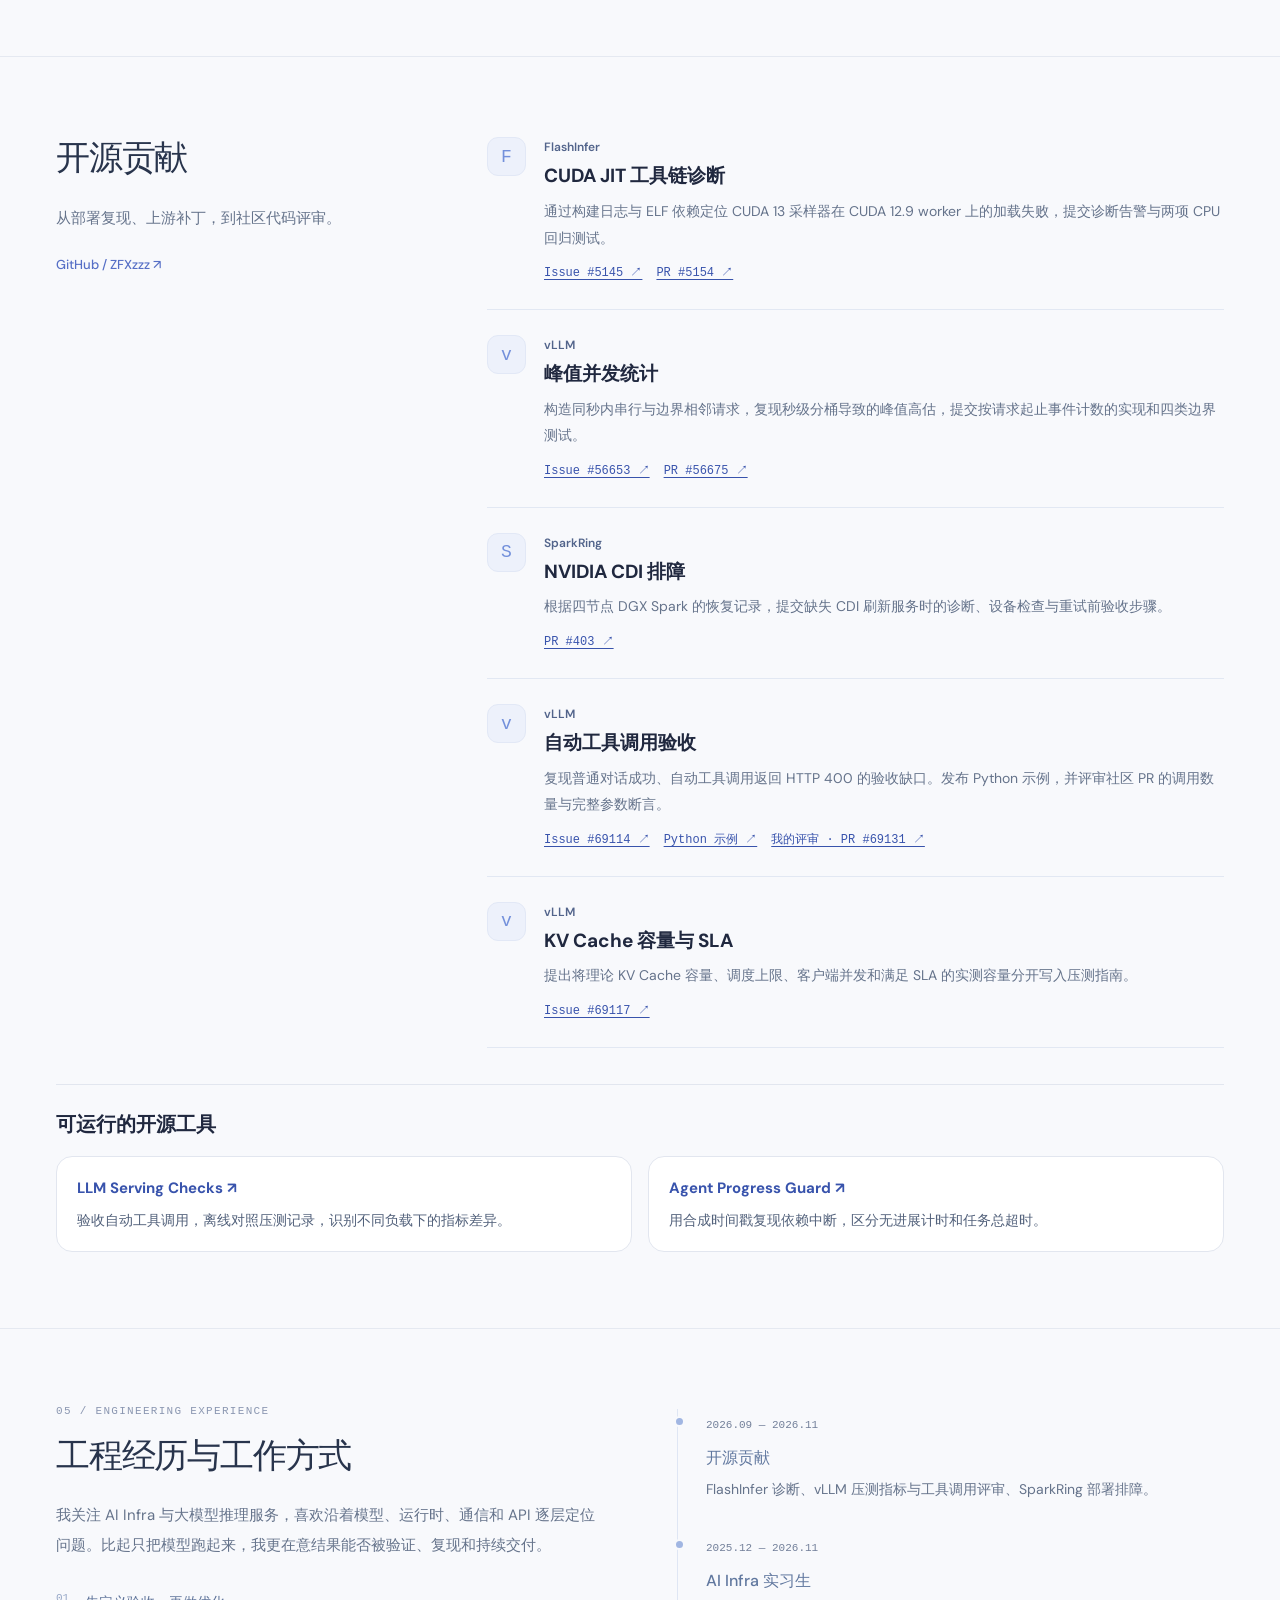
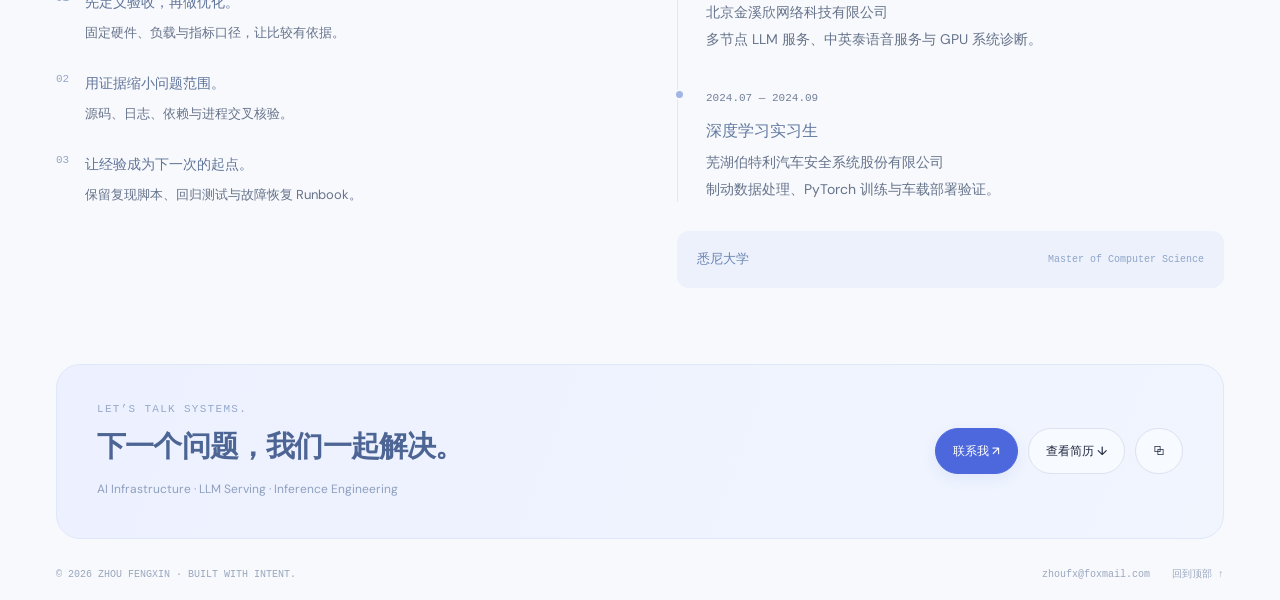
==== commit 80395baa: "Refresh AI infrastructure portfolio and résumé Assisted-by: OpenAI Codex" ====
--- a/index.html
+++ b/index.html
@@ -7,9 +7,9 @@
   <title>周风鑫 / Zhou Fengxin — AI Infrastructure</title>
   <link rel="icon" href="favicon.svg" type="image/svg+xml">
   <link rel="stylesheet" href="styles.css?v=8">
-  <link rel="stylesheet" href="refinements.css?v=8">
-  <script src="case-files.js?v=8" defer></script>
-  <script src="app.js?v=8" defer></script><script src="motion.js?v=8" defer></script><script src="wheel.js?v=8" defer></script>
+  <link rel="stylesheet" href="refinements.css?v=9">
+  <script src="case-files.js?v=9" defer></script>
+  <script src="app.js?v=9" defer></script><script src="motion.js?v=9" defer></script><script src="wheel.js?v=9" defer></script>
 </head>
 <body><a href="#main" class="skip">Skip to content / 跳转至正文</a><div id="app"></div><dialog id="case-dialog" aria-labelledby="dialog-title"></dialog><dialog id="presentation" aria-labelledby="presentation-title"></dialog><div id="toast" role="status"></div></body>
 </html>
--- a/refinements.css
+++ b/refinements.css
@@ -424,3 +424,28 @@
 @media(prefers-reduced-motion:reduce){.wheel-ring,.wheel-node{transition:none}}
 .project-wheel {overflow:clip}
 @media(max-width:760px){.wheel-ring{inset:0 12px}.note-tabs{max-width:100%;overflow-x:auto}.note-tab{flex-shrink:0}}
+
+/* Evidence links and small-screen navigation. */
+.hero-buttons { flex-wrap:wrap; }
+.hero-secondary { display:flex; gap:10px 20px; flex-wrap:wrap; align-items:center; margin-top:16px; }
+.hero-secondary > a, .hero-secondary button { color:#3853ac; font-size:13px; font-weight:600; }
+.hero-secondary > a:hover { text-decoration:underline; text-underline-offset:4px; }
+#opensource .contributions { grid-template-columns:minmax(200px,.66fr) minmax(0,1.34fr); }
+#opensource .contribution-row { grid-template-columns:40px minmax(0,1fr); }
+.contribution-project { display:block; color:#52648b; font-size:12px; font-weight:600; }
+.contribution-row h3 { color:var(--ink); font-size:19px; line-height:1.45; margin:4px 0 0; }
+#opensource .contribution-row p { margin-block:8px 10px; }
+#opensource .contribution-links a { color:#3853ac; font-size:12px; text-decoration:underline; text-underline-offset:3px; }
+.public-tools { margin-top:36px; padding-top:22px; border-top:1px solid var(--line); }
+.public-tools h3 { color:var(--ink); font-size:20px; margin:0 0 14px; }
+.public-tool-grid { display:grid; grid-template-columns:repeat(2,minmax(0,1fr)); gap:16px; }
+.public-tool { border:1px solid var(--line); border-radius:16px; background:#fff; padding:18px 20px; }
+.public-tool h4 { color:#3853ac; font-size:15px; margin:0; }
+.public-tool h4 a:hover { text-decoration:underline; text-underline-offset:3px; }
+.public-tool p { color:#52617b; font-size:14px; margin:7px 0 0; }
+@media(max-width:760px) {
+  #opensource .contributions, .public-tool-grid { grid-template-columns:minmax(0,1fr); }
+  #opensource .contribution-row { grid-template-columns:35px minmax(0,1fr); }
+  #opensource .contribution-links a { padding-block:7px; }
+  .public-tools { margin-top:26px; }
+}
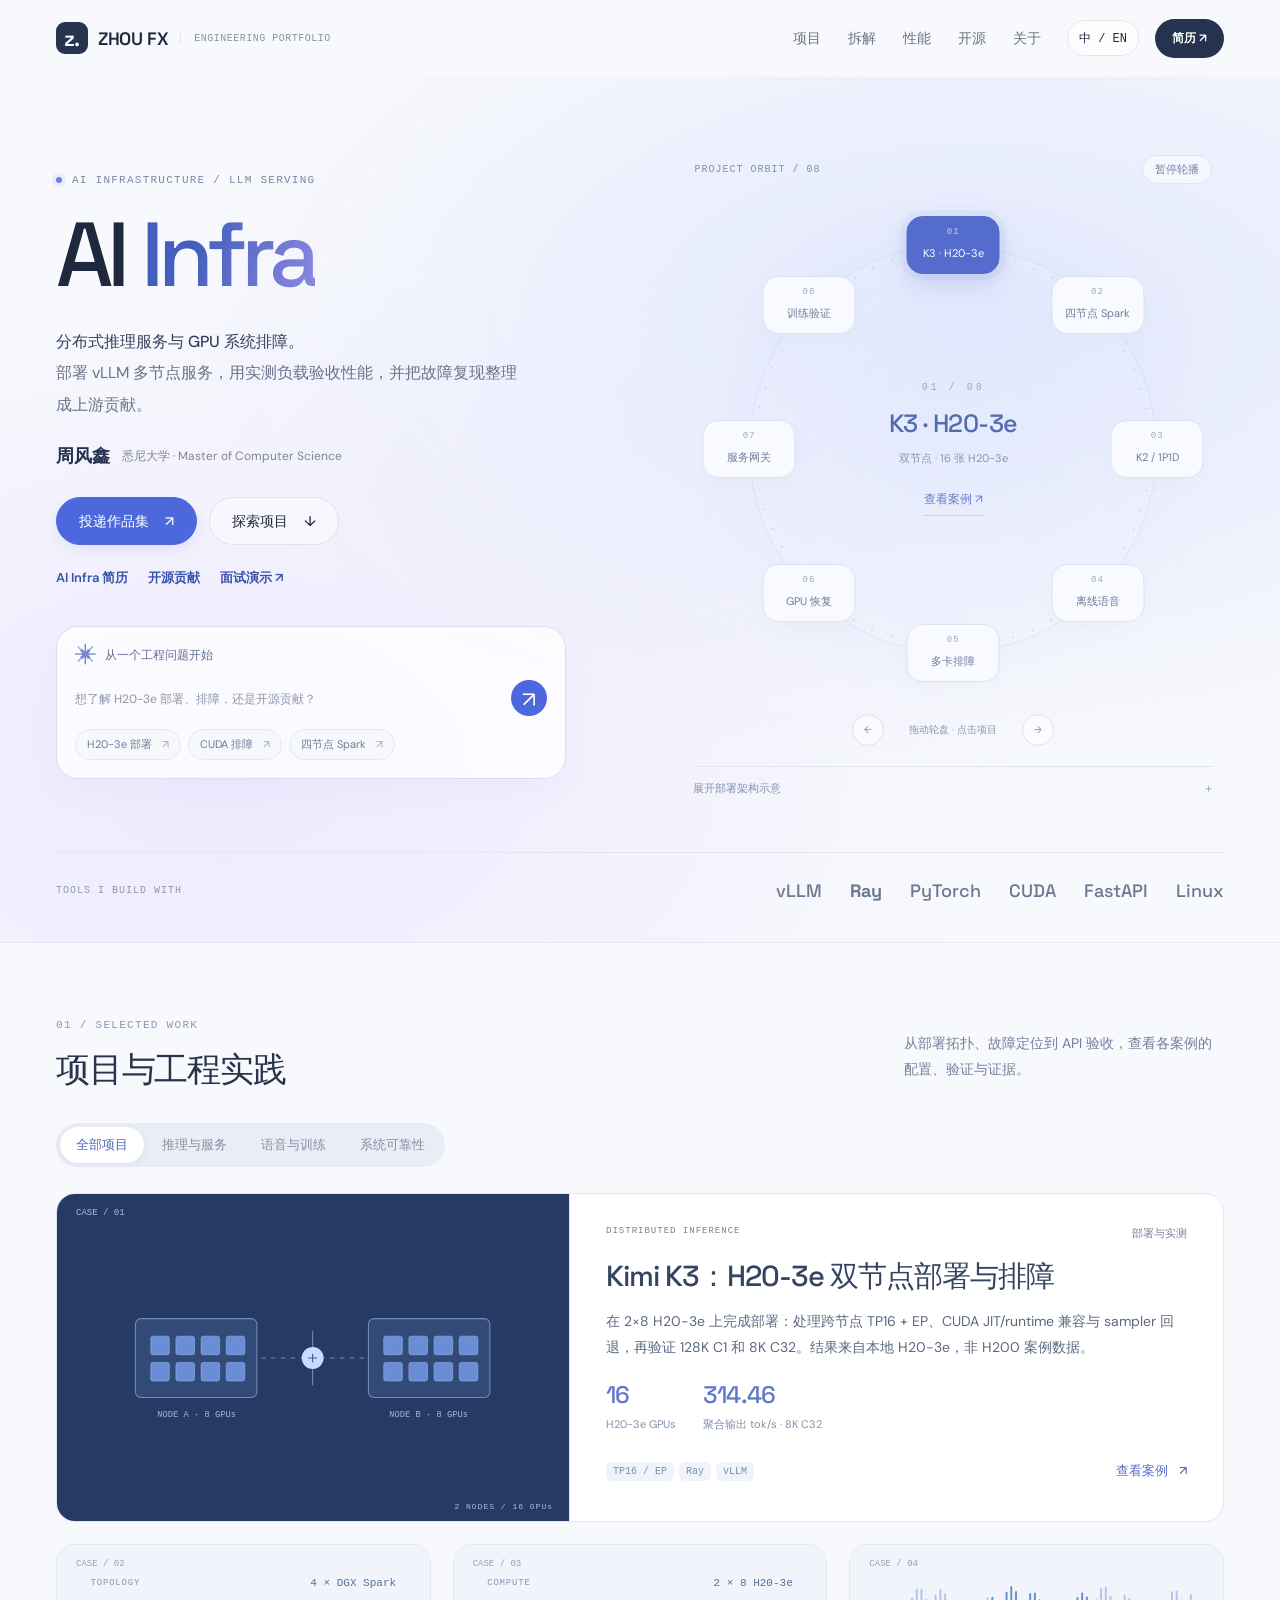
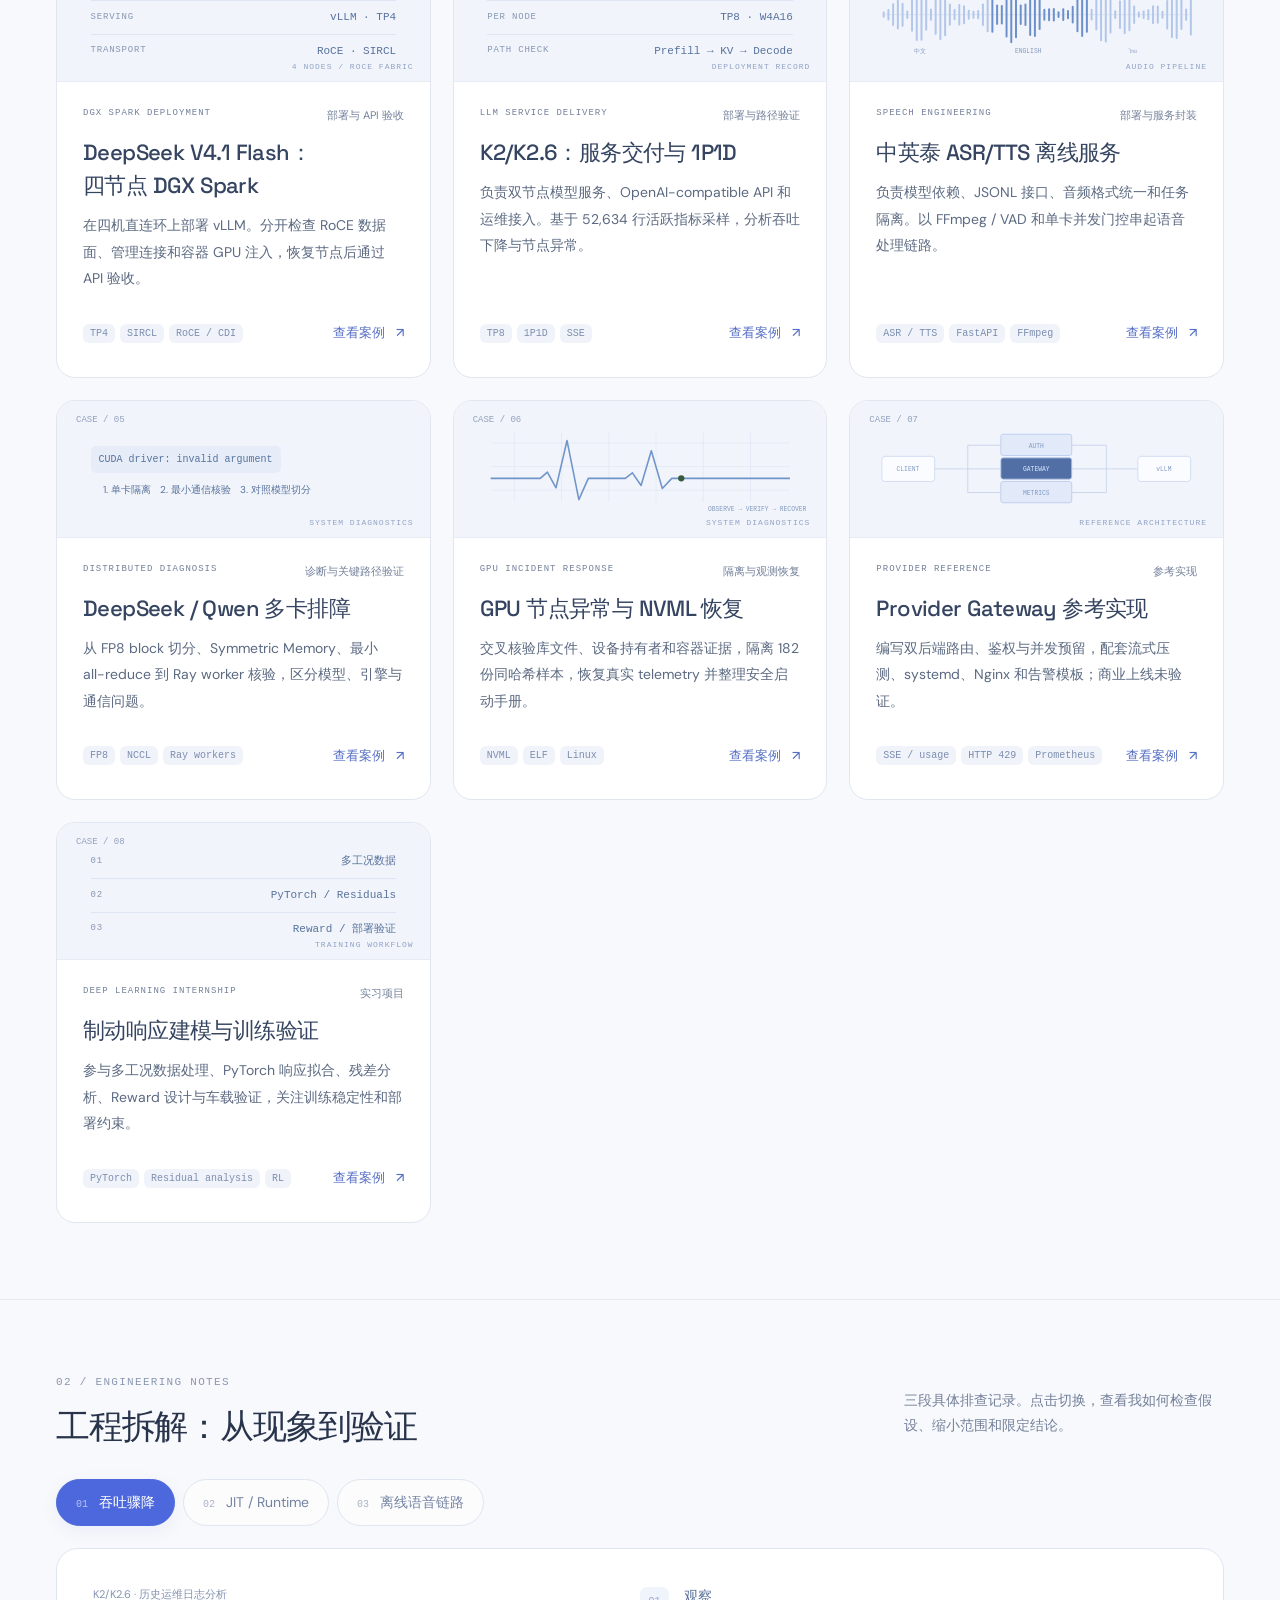
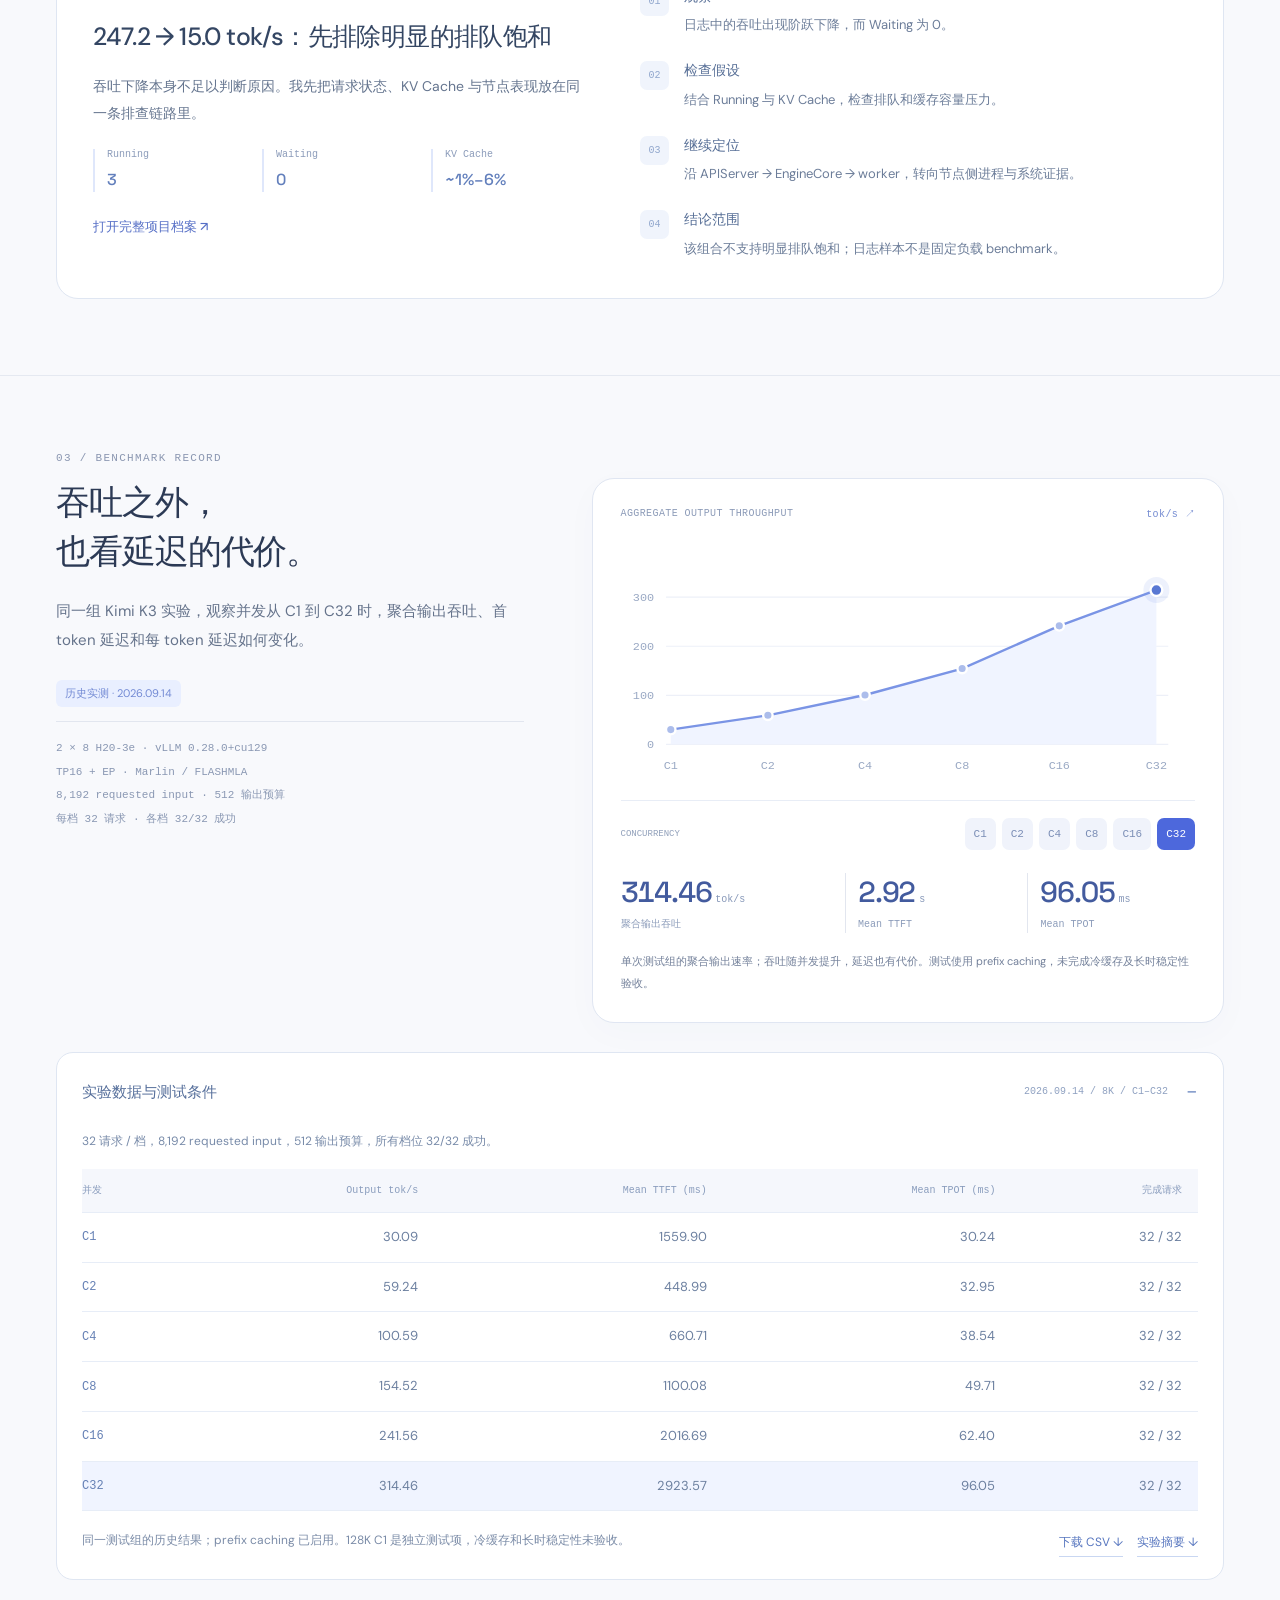
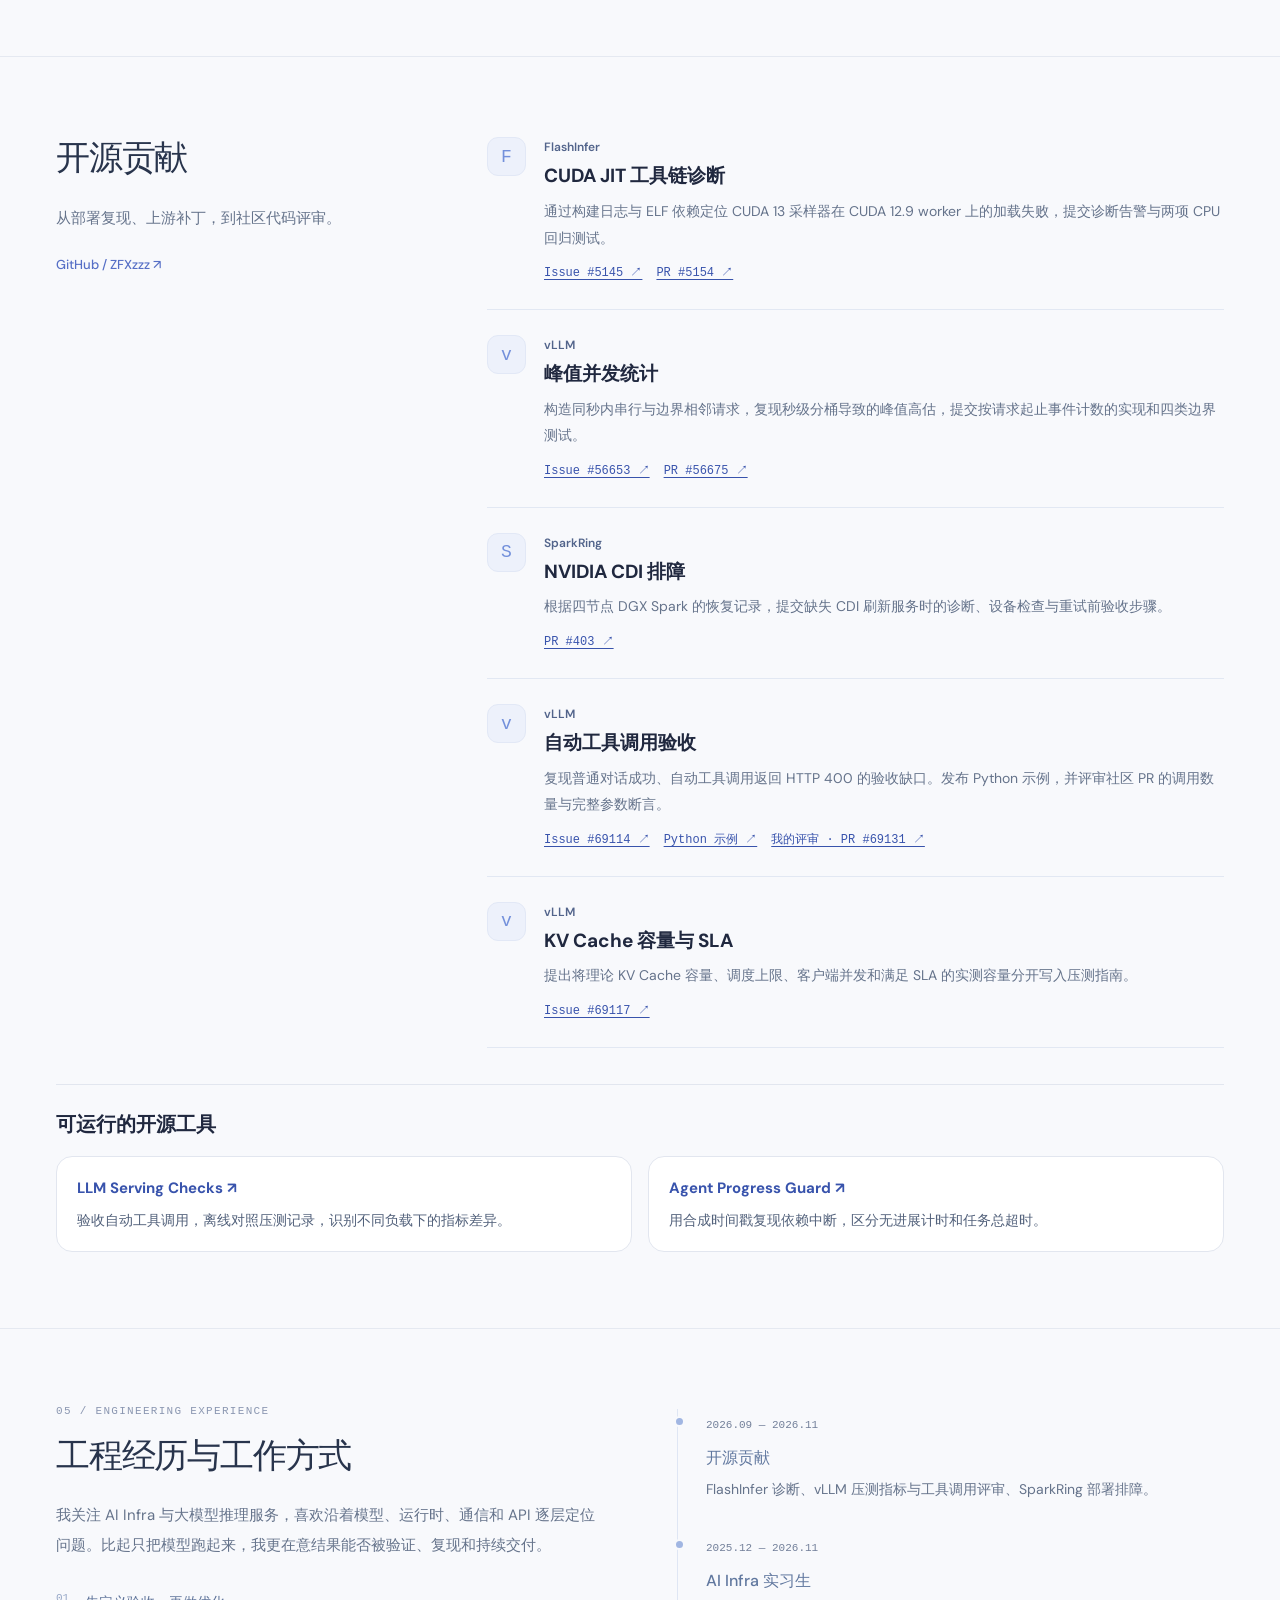
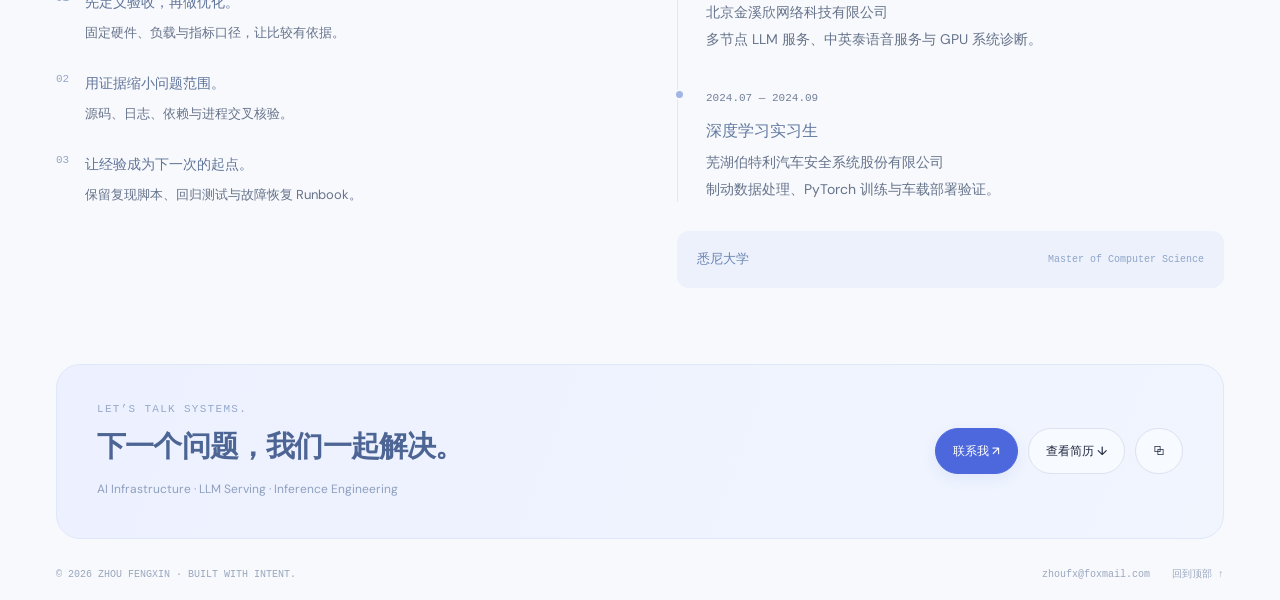
==== commit 62530986: "Add application-ready portfolio pages and PDFs Assisted-by: OpenAI Codex" ====
--- a/index.html
+++ b/index.html
@@ -9,7 +9,7 @@
   <link rel="stylesheet" href="styles.css?v=8">
   <link rel="stylesheet" href="refinements.css?v=9">
   <script src="case-files.js?v=9" defer></script>
-  <script src="app.js?v=9" defer></script><script src="motion.js?v=9" defer></script><script src="wheel.js?v=9" defer></script>
+  <script src="app.js?v=10" defer></script><script src="motion.js?v=9" defer></script><script src="wheel.js?v=9" defer></script>
 </head>
 <body><a href="#main" class="skip">Skip to content / 跳转至正文</a><div id="app"></div><dialog id="case-dialog" aria-labelledby="dialog-title"></dialog><dialog id="presentation" aria-labelledby="presentation-title"></dialog><div id="toast" role="status"></div></body>
 </html>
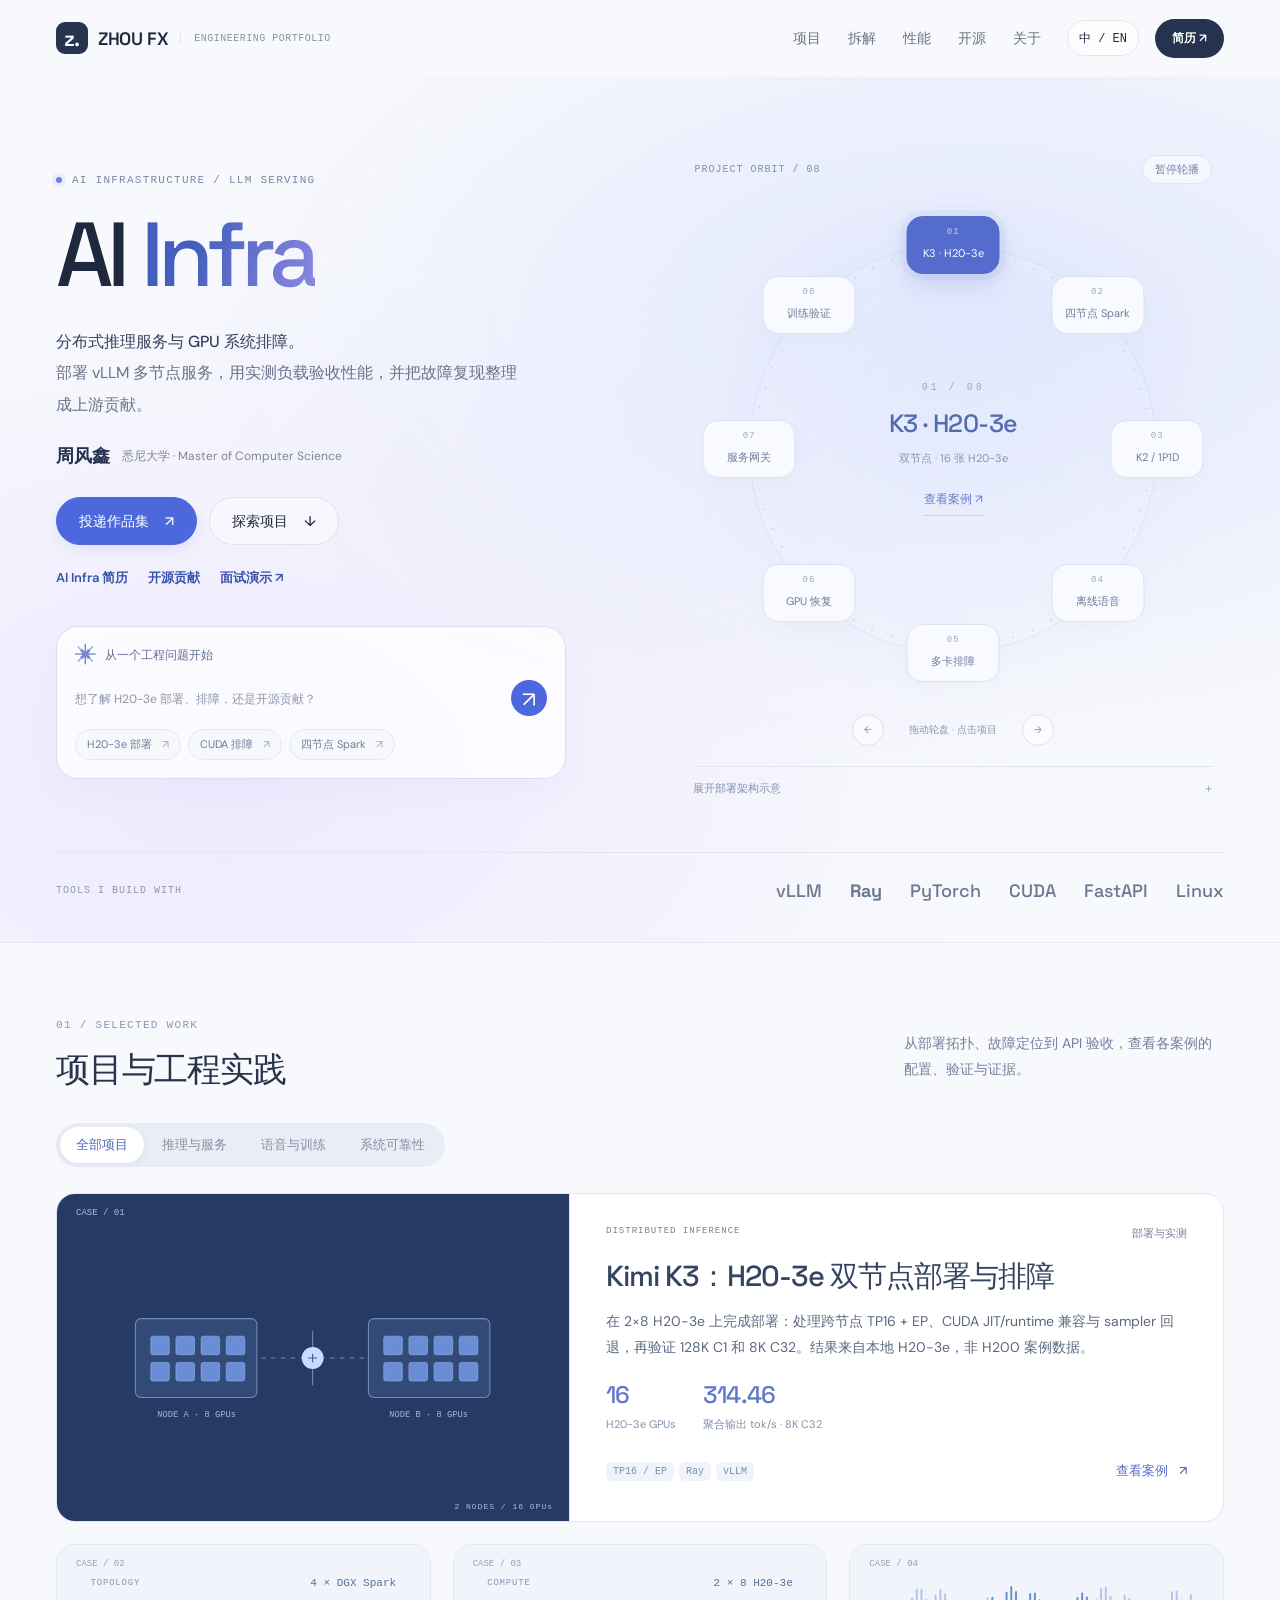
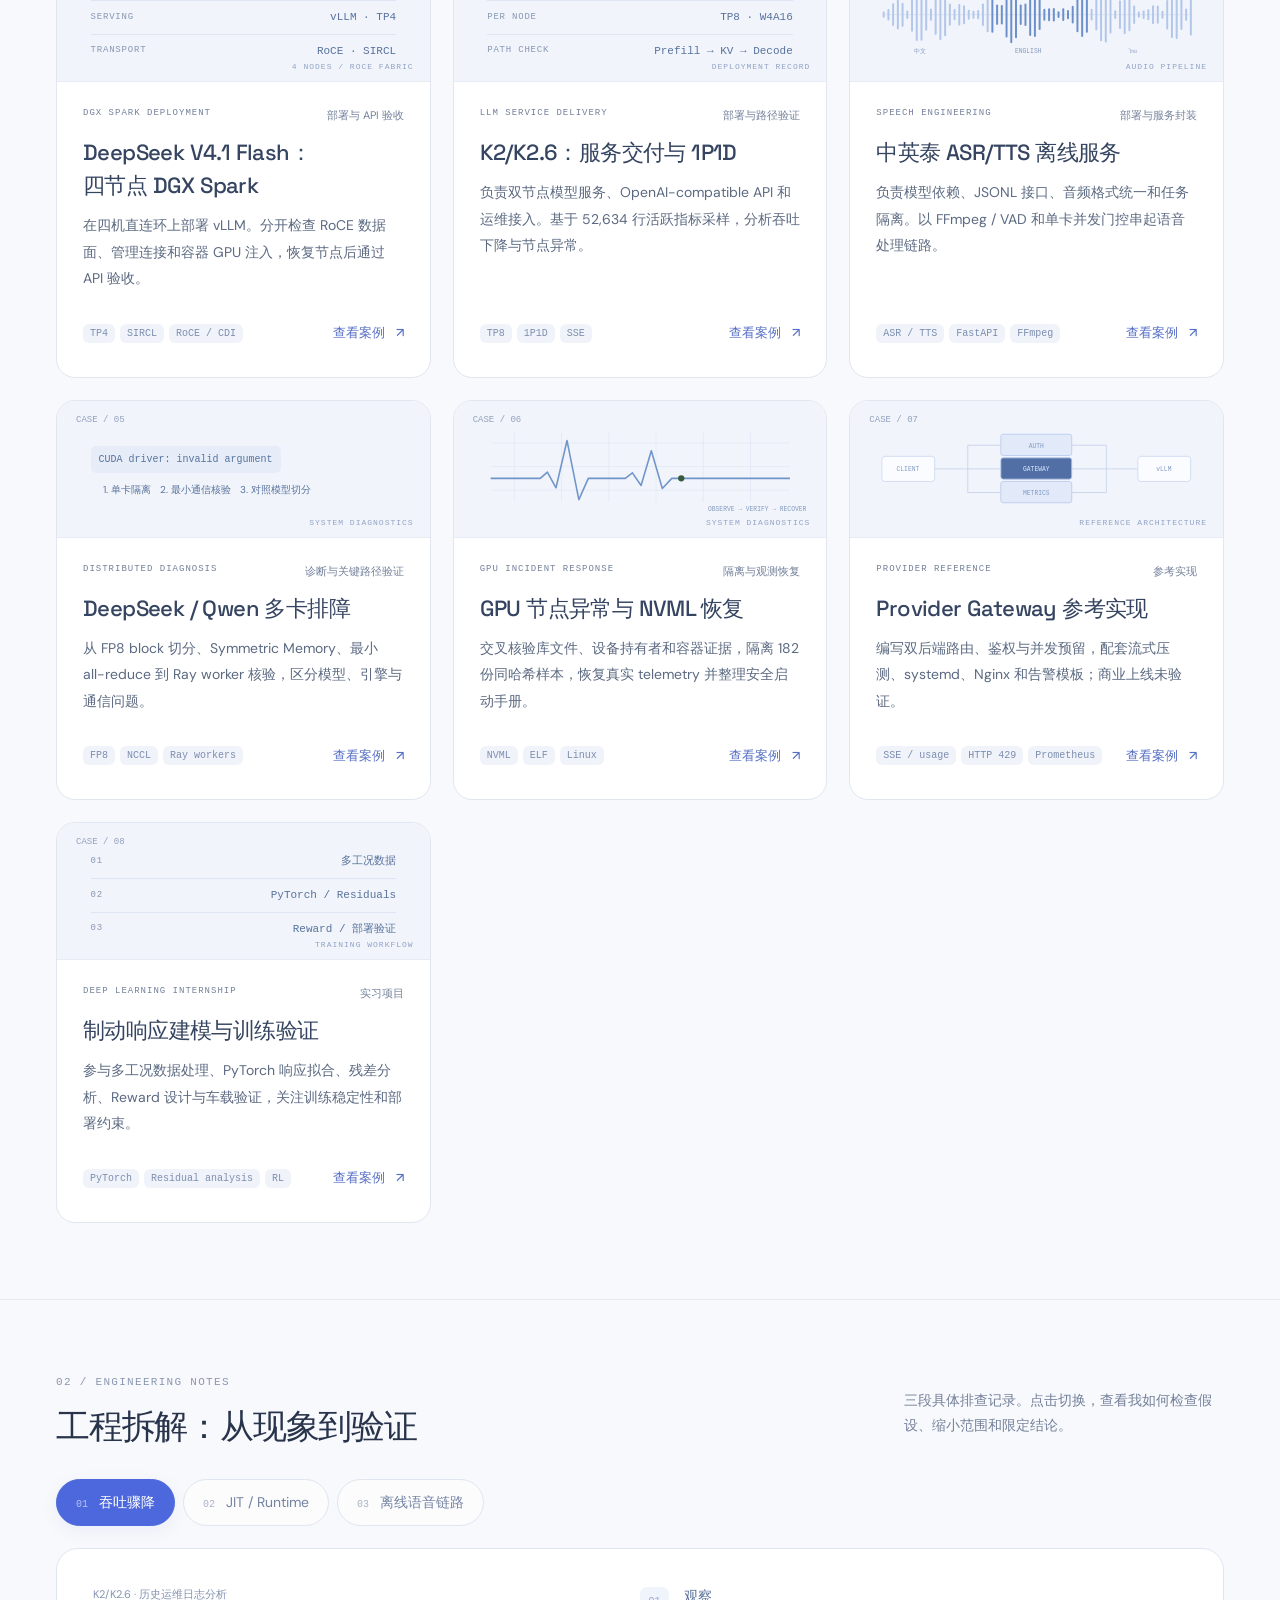
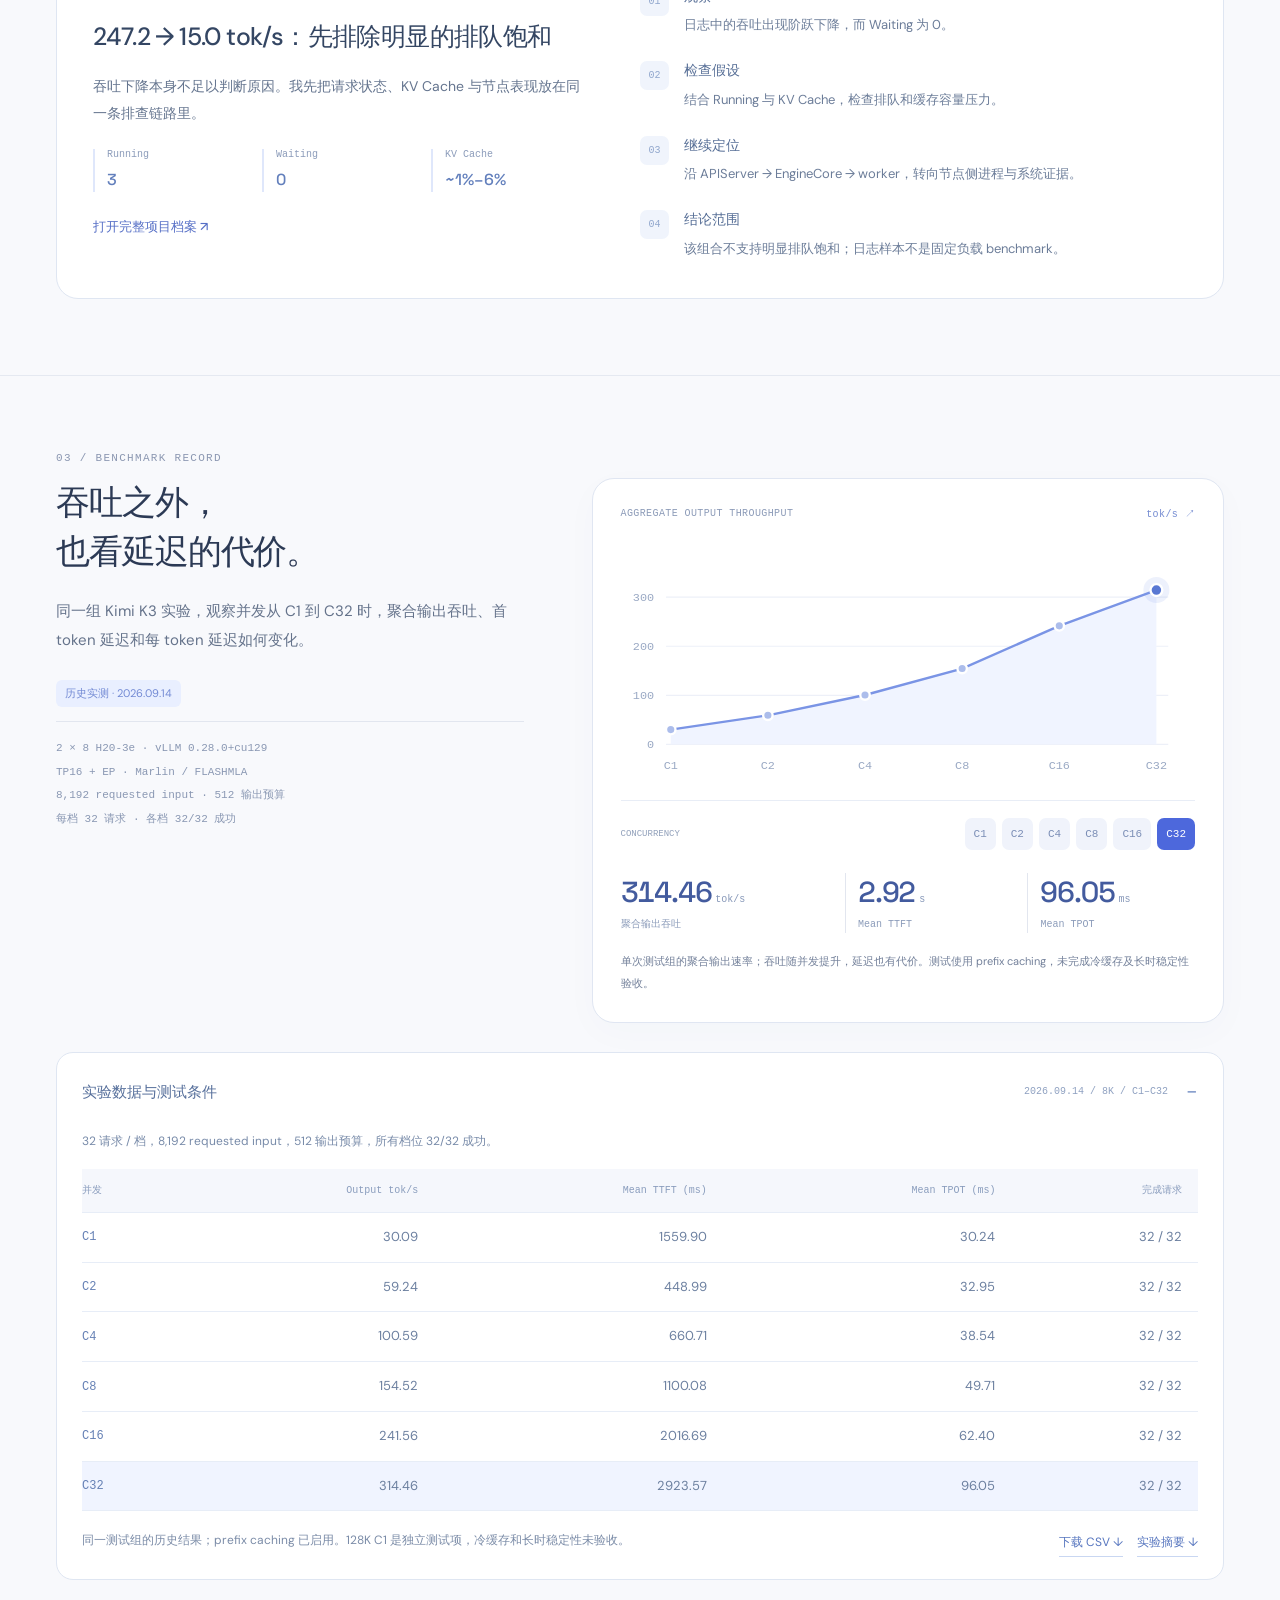
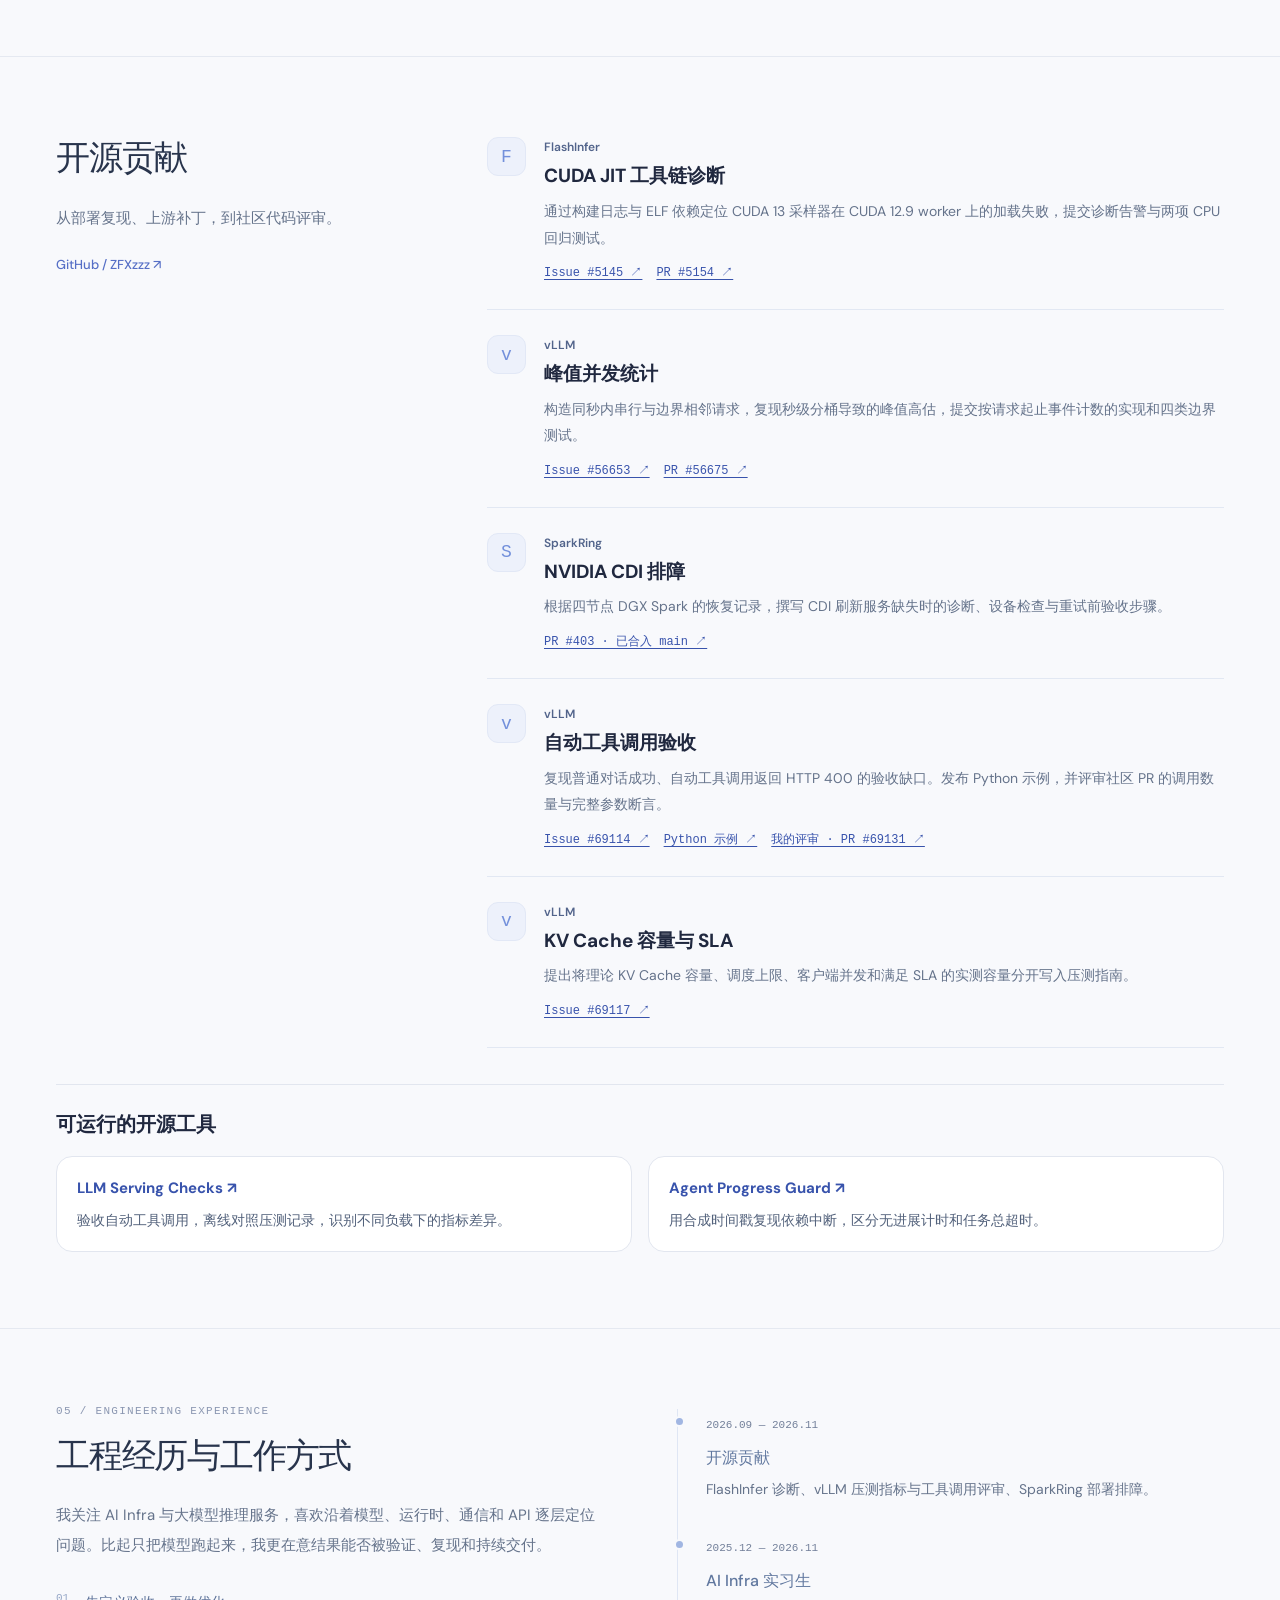
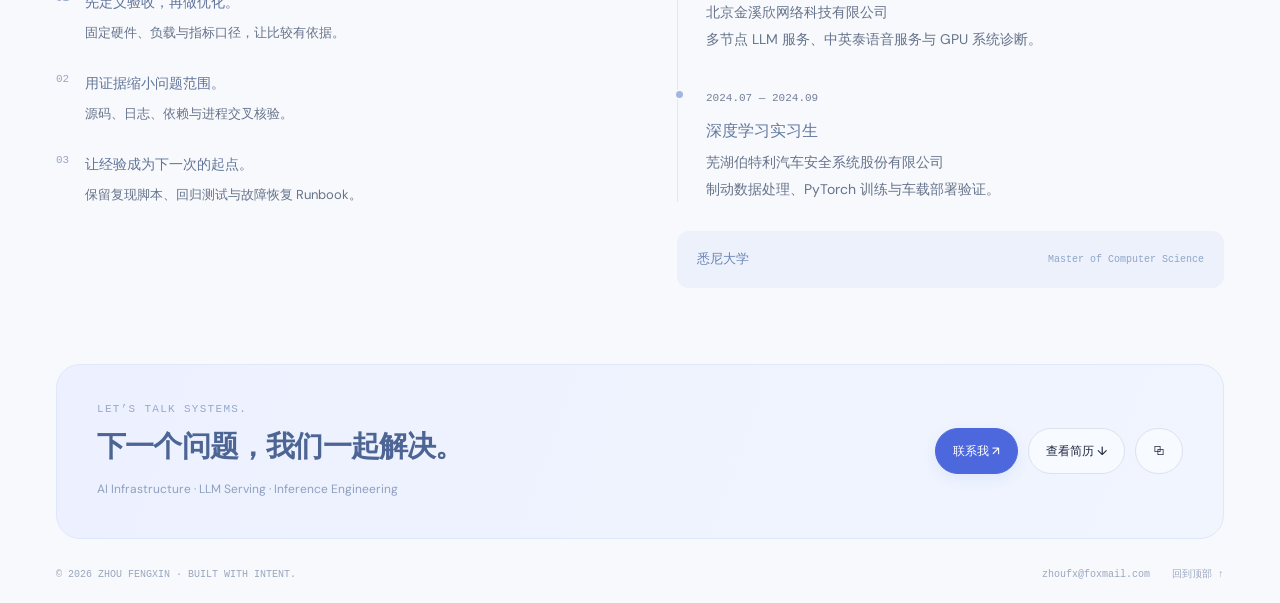
==== commit 10675a52: "Mark SparkRing documentation contribution as merged Assisted-by: OpenAI Codex" ====
--- a/index.html
+++ b/index.html
@@ -8,8 +8,8 @@
   <link rel="icon" href="favicon.svg" type="image/svg+xml">
   <link rel="stylesheet" href="styles.css?v=8">
   <link rel="stylesheet" href="refinements.css?v=9">
-  <script src="case-files.js?v=9" defer></script>
-  <script src="app.js?v=10" defer></script><script src="motion.js?v=9" defer></script><script src="wheel.js?v=9" defer></script>
+  <script src="case-files.js?v=10" defer></script>
+  <script src="app.js?v=11" defer></script><script src="motion.js?v=9" defer></script><script src="wheel.js?v=9" defer></script>
 </head>
 <body><a href="#main" class="skip">Skip to content / 跳转至正文</a><div id="app"></div><dialog id="case-dialog" aria-labelledby="dialog-title"></dialog><dialog id="presentation" aria-labelledby="presentation-title"></dialog><div id="toast" role="status"></div></body>
 </html>
